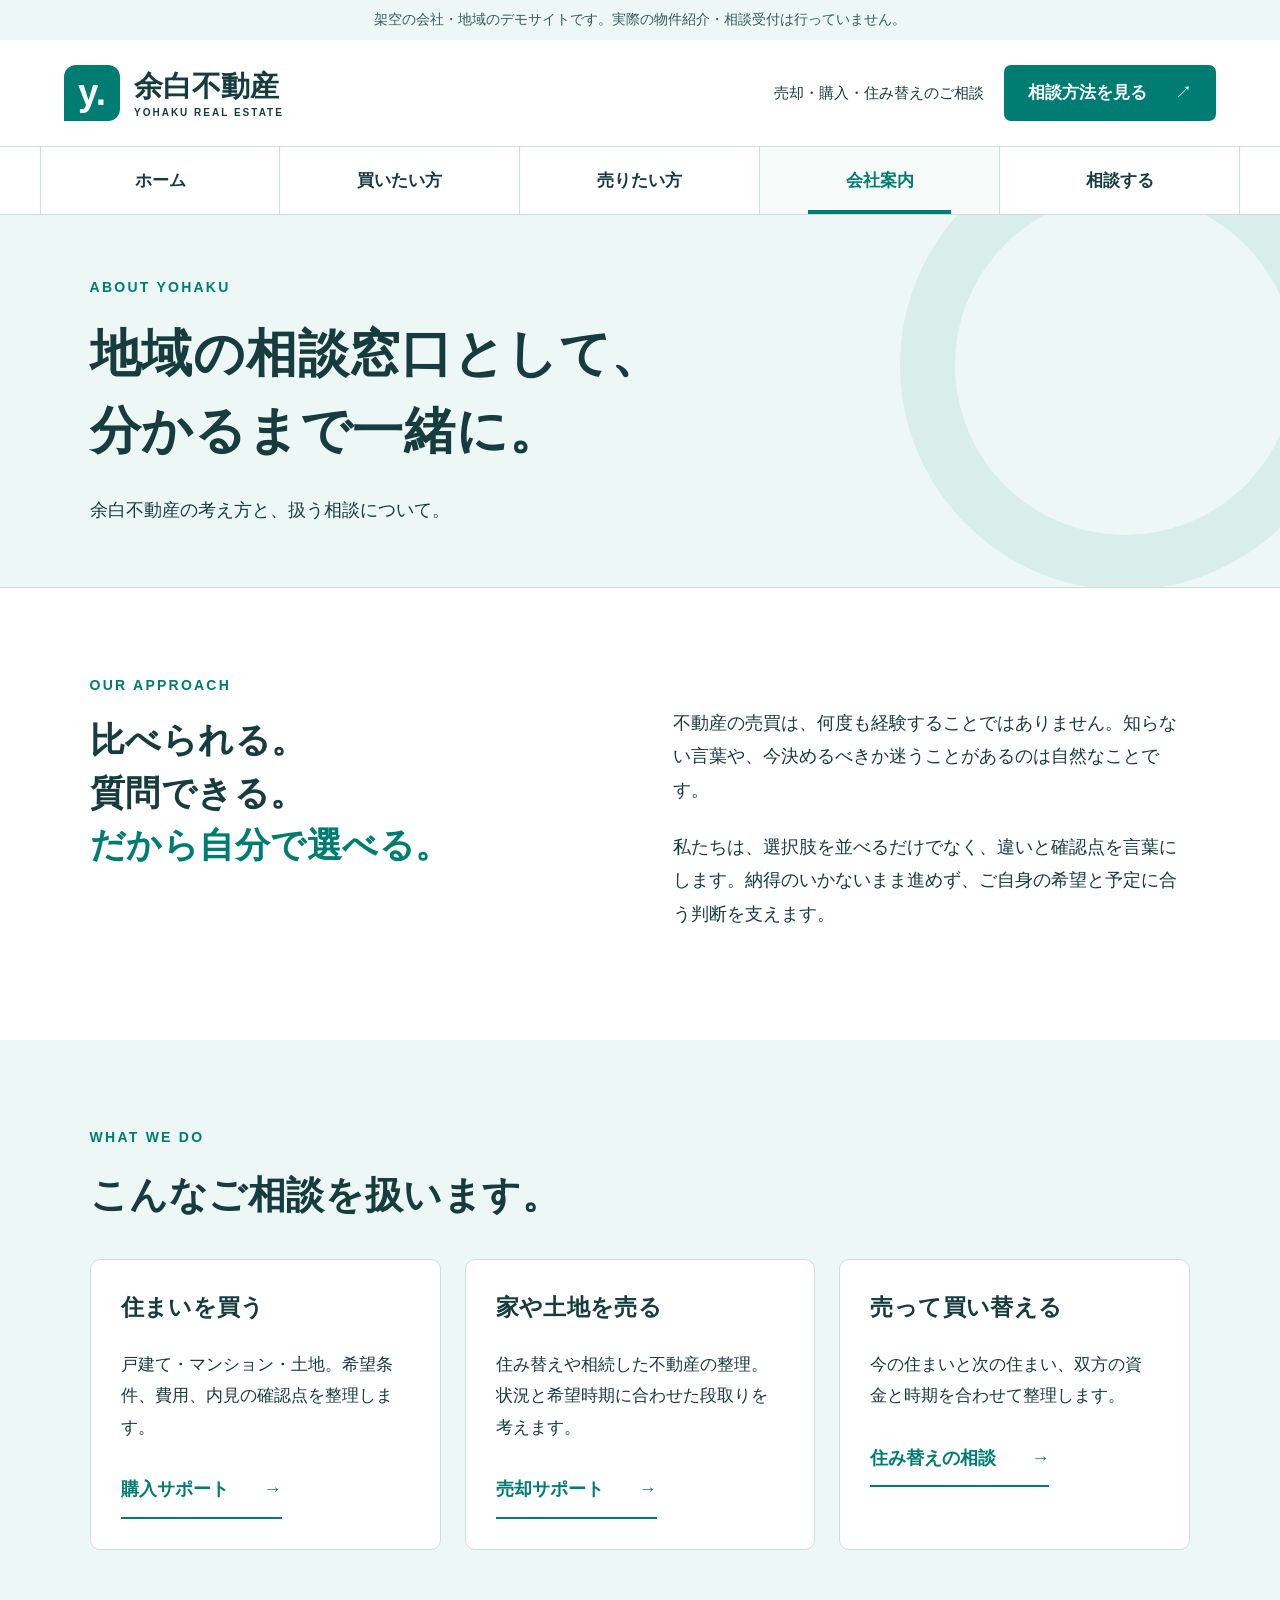
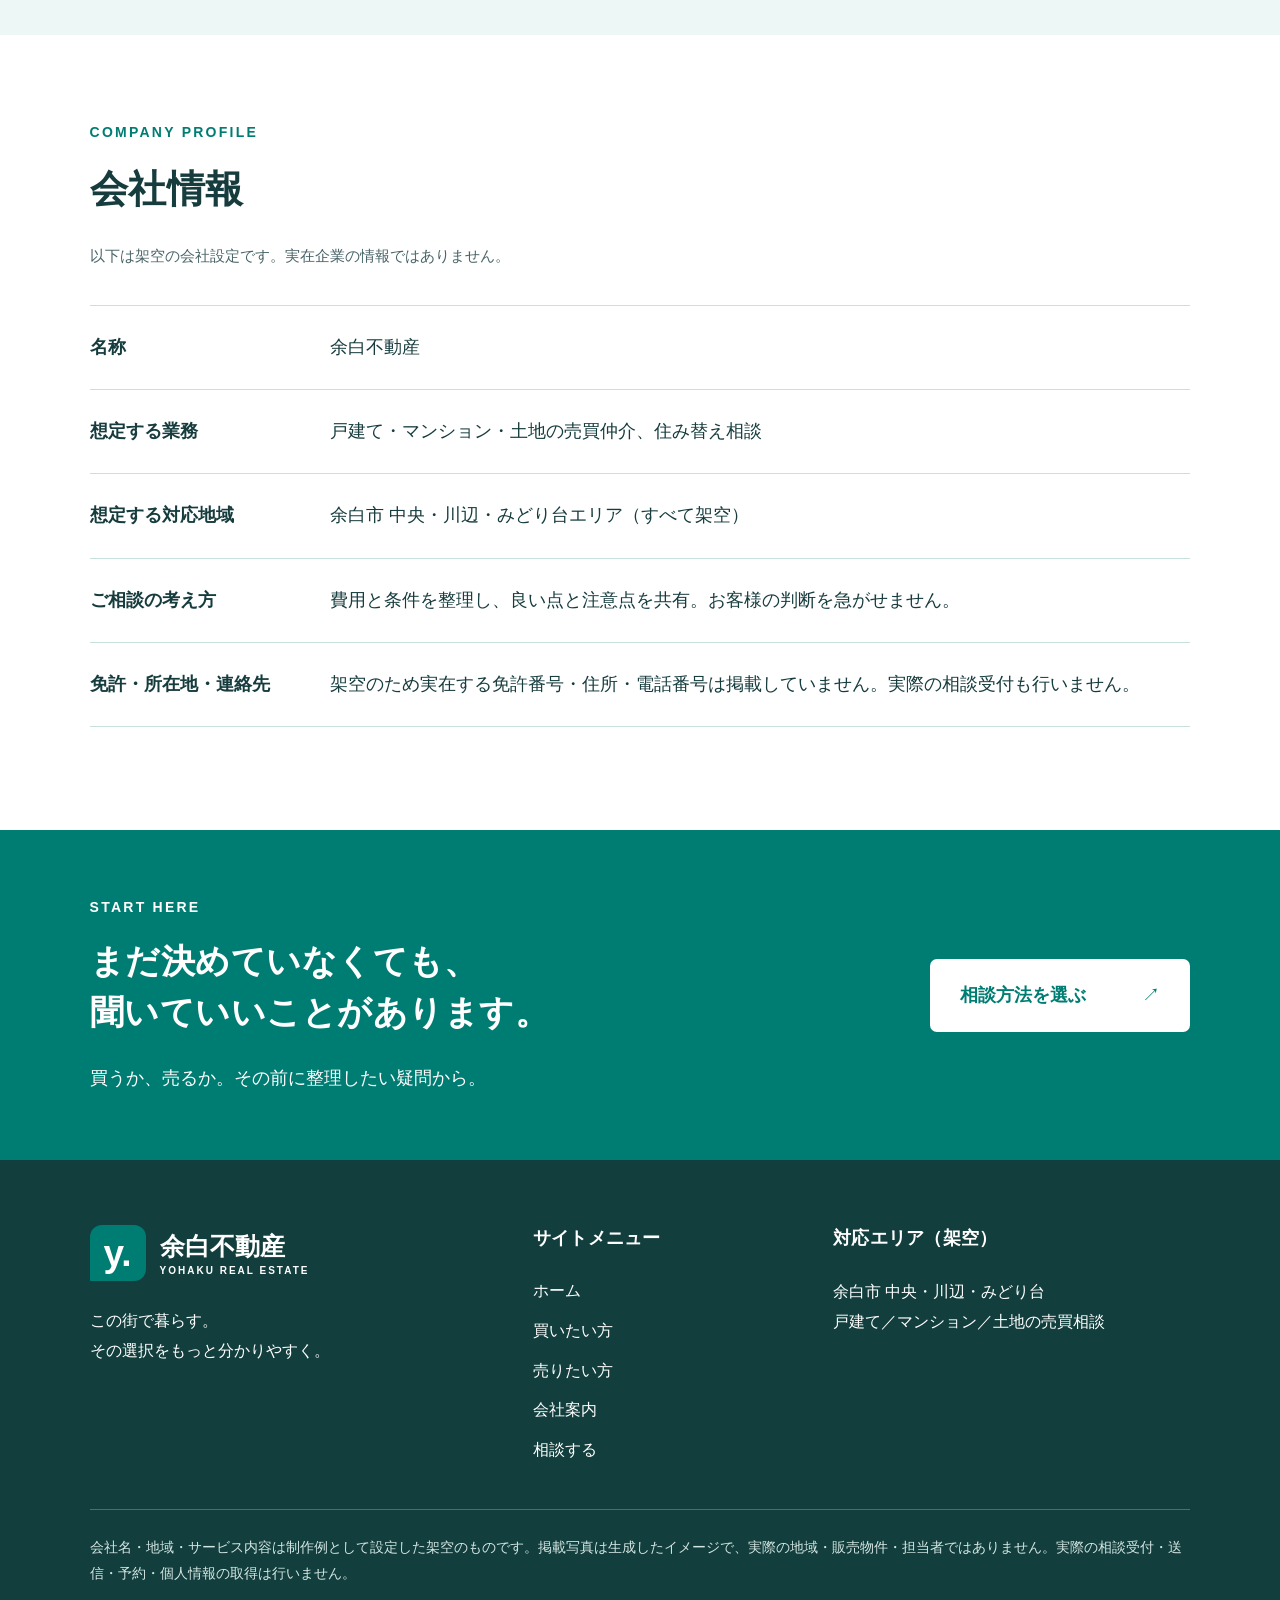
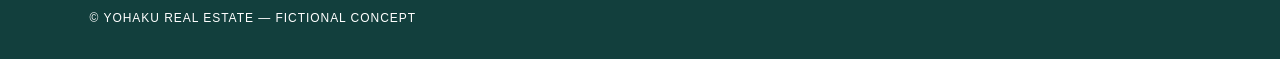
==== about.html @ 40e581dc "Redesign fictional real estate demo with original town imagery and clearer purchase-sale paths" ====
<!doctype html><html lang="ja"><head><meta charset="utf-8"><meta name="viewport" content="width=device-width,initial-scale=1"><meta name="description" content="架空の街・余白市の売買相談を想定した不動産会社のデモサイトです。"><title>会社案内｜余白不動産</title><link rel="stylesheet" href="style.css"></head><body><div class="demo">架空の会社・地域のデモサイトです。実際の物件紹介・相談受付は行っていません。</div><header><a class="brand" href="index.html"><span class="brand-mark" aria-hidden="true">y.</span><span>余白不動産<small>YOHAKU REAL ESTATE</small></span></a><div class="header-contact"><span>売却・購入・住み替えのご相談</span><a class="button compact" href="consult.html">相談方法を見る <b>↗</b></a></div><button class="menu" aria-expanded="false" aria-controls="nav">メニュー <b>＋</b></button></header><nav id="nav" aria-label="メインナビゲーション"><a href="index.html">ホーム</a><a href="buy.html">買いたい方</a><a href="sell.html">売りたい方</a><a href="about.html" aria-current="page">会社案内</a><a href="consult.html">相談する</a></nav><main><section class="pagehead"><p class="eyebrow">ABOUT YOHAKU</p><h1><span>地域の相談窓口として、</span><span>分かるまで一緒に。</span></h1><p>余白不動産の考え方と、扱う相談について。</p></section><section class="section intro"><div><p class="eyebrow">OUR APPROACH</p><h2>比べられる。<br>質問できる。<br><span class="accent">だから自分で選べる。</span></h2></div><div><p>不動産の売買は、何度も経験することではありません。知らない言葉や、今決めるべきか迷うことがあるのは自然なことです。</p><p>私たちは、選択肢を並べるだけでなく、違いと確認点を言葉にします。納得のいかないまま進めず、ご自身の希望と予定に合う判断を支えます。</p></div></section><section class="section soft"><p class="eyebrow">WHAT WE DO</p><h2>こんなご相談を扱います。</h2><div class="cards"><article><h3>住まいを買う</h3><p>戸建て・マンション・土地。希望条件、費用、内見の確認点を整理します。</p><a class="text-link" href="buy.html">購入サポート <b>→</b></a></article><article><h3>家や土地を売る</h3><p>住み替えや相続した不動産の整理。状況と希望時期に合わせた段取りを考えます。</p><a class="text-link" href="sell.html">売却サポート <b>→</b></a></article><article><h3>売って買い替える</h3><p>今の住まいと次の住まい、双方の資金と時期を合わせて整理します。</p><a class="text-link" href="consult.html">住み替えの相談 <b>→</b></a></article></div></section><section class="section company"><p class="eyebrow">COMPANY PROFILE</p><h2>会社情報</h2><p class="note-label">以下は架空の会社設定です。実在企業の情報ではありません。</p><dl><div><dt>名称</dt><dd>余白不動産</dd></div><div><dt>想定する業務</dt><dd>戸建て・マンション・土地の売買仲介、住み替え相談</dd></div><div><dt>想定する対応地域</dt><dd>余白市 中央・川辺・みどり台エリア（すべて架空）</dd></div><div><dt>ご相談の考え方</dt><dd>費用と条件を整理し、良い点と注意点を共有。お客様の判断を急がせません。</dd></div><div><dt>免許・所在地・連絡先</dt><dd>架空のため実在する免許番号・住所・電話番号は掲載していません。実際の相談受付も行いません。</dd></div></dl></section><section class="cta"><div><p class="eyebrow">START HERE</p><h2><span>まだ決めていなくても、</span><span>聞いていいことがあります。</span></h2><p>買うか、売るか。その前に整理したい疑問から。</p></div><a class="button white" href="consult.html">相談方法を選ぶ <b>↗</b></a></section></main><footer><div class="footer-grid"><div><a class="brand" href="index.html"><span class="brand-mark" aria-hidden="true">y.</span><span>余白不動産<small>YOHAKU REAL ESTATE</small></span></a><p>この街で暮らす。<br>その選択をもっと分かりやすく。</p></div><div><h2>サイトメニュー</h2><a href="index.html">ホーム</a><a href="buy.html">買いたい方</a><a href="sell.html">売りたい方</a><a href="about.html" aria-current="page">会社案内</a><a href="consult.html">相談する</a></div><div><h2>対応エリア（架空）</h2><p>余白市 中央・川辺・みどり台<br>戸建て／マンション／土地の売買相談</p></div></div><p class="fine">会社名・地域・サービス内容は制作例として設定した架空のものです。掲載写真は生成したイメージで、実際の地域・販売物件・担当者ではありません。実際の相談受付・送信・予約・個人情報の取得は行いません。</p><p class="copyright">© YOHAKU REAL ESTATE — FICTIONAL CONCEPT</p></footer><a class="mobile-cta" href="consult.html">相談方法を見る <span>↗</span></a><script src="app.js"></script></body></html>
---- style.css ----
:root{--ink:#173c3e;--teal:#007d73;--teal-dark:#00645d;--soft:#edf8f6;--line:#c9e1dd;--muted:#496467}*{box-sizing:border-box}html{scroll-behavior:smooth}body{margin:0;background:#fff;color:var(--ink);font-family:'Noto Sans JP','Yu Gothic','Hiragino Kaku Gothic ProN',sans-serif;font-size:18px;line-height:1.85}a{color:inherit;text-decoration:none}button{font:inherit;cursor:pointer}img{max-width:100%;display:block}p{margin:0 0 24px;line-break:strict;overflow-wrap:break-word}h1,h2,h3{font-weight:800;line-height:1.5;margin:0 0 24px;letter-spacing:.015em;text-wrap:balance;line-break:strict}h1 span,h2 span{display:block}h1 .inline{display:inline}h1{font-size:clamp(34px,4vw,58px)}h2{font-size:clamp(28px,3vw,42px)}h3{font-size:23px}small{font-size:15px}.accent{color:var(--teal)}.demo{font-size:14px;padding:7px 5%;text-align:center;background:var(--soft);color:#35595a}header{display:flex;align-items:center;justify-content:space-between;gap:24px;padding:25px 5%;border-bottom:1px solid var(--line)}.brand{display:inline-flex;align-items:center;gap:14px;font-size:29px;font-weight:800;line-height:1.4;white-space:nowrap}.brand small{display:block;font-size:10px;letter-spacing:.2em}.brand-mark{display:grid;place-items:center;background:var(--teal);color:#fff;border-radius:12px 12px 12px 0;font-size:37px;width:56px;height:56px;font-weight:900}.header-contact{display:flex;align-items:center;gap:20px}.header-contact>span{font-size:15px}.button{display:inline-flex;justify-content:space-between;align-items:center;gap:28px;padding:18px 28px;border:2px solid var(--teal);border-radius:7px;color:white;background:var(--teal);font-size:18px;font-weight:700;transition:background .2s,box-shadow .2s}.button b,.text-link b{font-weight:500;transition:transform .2s}.button:hover{background:var(--teal-dark);box-shadow:0 6px 18px #006b6720}.button:hover b,.text-link:hover b{transform:translateX(5px)}.button.compact{padding:10px 22px;font-size:17px}.button.white{color:var(--teal);background:white;border-color:white;min-width:260px}.menu{display:none}nav{display:flex;justify-content:center;border-bottom:1px solid var(--line);background:white}nav a{flex:1;max-width:240px;text-align:center;padding:18px 10px;border-right:1px solid var(--line);font-size:17px;font-weight:700;position:relative}nav a:first-child{border-left:1px solid var(--line)}nav a:after{position:absolute;content:'';left:20%;right:20%;bottom:0;height:4px;transform:scaleX(0);background:var(--teal);transition:transform .25s}nav a:hover,nav a[aria-current]{color:var(--teal);background:#f6fbfa}nav a:hover:after,nav a[aria-current]:after{transform:scaleX(1)}.hero{position:relative;min-height:680px;padding:70px 7% 0;isolation:isolate}.hero-image{position:absolute;z-index:-1;inset:0 0 100px 24%;overflow:hidden;border-radius:0 0 0 70px}.hero-image img{width:100%;height:100%;object-fit:cover;object-position:center 62%;animation:landscape 1.5s ease-out both}.hero-image:after{content:'';position:absolute;inset:0;background:linear-gradient(90deg,#ffffff 0%,#fffffff0 16%,#ffffffa8 36%,#ffffff08 69%)}.image-caption{position:absolute;bottom:15px;right:22px;background:#ffffffdf;padding:4px 9px;font-size:13px;z-index:1}.hero-copy{max-width:850px}.region{font-weight:800;color:var(--teal);line-height:1.7;margin-bottom:22px}.region small{color:var(--muted);font-weight:600}.hero h1{font-size:clamp(34px,4vw,55px);letter-spacing:.01em;margin-bottom:26px}.hero-copy>p:last-child{font-weight:600}.hero-paths{display:grid;grid-template-columns:1fr 1fr;gap:22px;max-width:1100px;margin:38px auto 0}.hero-paths a{display:flex;align-items:center;gap:22px;padding:26px 30px;border:2px solid var(--teal);background:#fff;border-radius:12px;box-shadow:0 15px 30px #17443d12;transition:background .25s}.hero-paths a:hover{background:var(--soft)}.hero-paths a b{margin-left:auto;color:var(--teal);font-size:28px;transition:transform .25s}.hero-paths a:hover b{transform:translateX(7px)}.hero-paths small{display:block;font-size:15px;color:var(--muted)}.hero-paths strong{font-size:30px;display:block}.path-icon{display:grid;place-items:center;color:var(--teal);font-size:40px;background:var(--soft);border-radius:50%;width:65px;height:65px;flex-shrink:0}.section{padding:85px max(7%,calc((100% - 1200px)/2));}.eyebrow{font-size:14px;font-weight:800;letter-spacing:.16em;color:var(--teal);margin-bottom:15px}.intro{display:grid;grid-template-columns:1fr 1fr;gap:65px}.intro>div:last-child{padding-top:34px}.intro h2{font-size:35px}.text-link{display:inline-flex;align-items:center;gap:35px;color:var(--teal);font-size:18px;font-weight:700;background:transparent;border:0;border-bottom:2px solid var(--teal);padding:10px 0}.soft{background:var(--soft)}.lead{color:var(--muted)}.cards{display:grid;grid-template-columns:repeat(3,1fr);gap:24px;margin-top:36px}.cards article{padding:30px;border:1px solid var(--line);background:white;border-radius:10px}.cards p{font-size:17px;margin-bottom:0}.cards .text-link{margin-top:20px}.num{font-size:36px;font-weight:900;color:var(--teal);display:block;border-bottom:3px solid var(--line);padding-bottom:16px;margin-bottom:22px}.area-heading{display:flex;justify-content:space-between;align-items:center;gap:40px}.area-heading>p{font-size:23px;font-weight:700}.area-heading small{font-weight:400;display:block}.area-tabs,.choices{display:flex;gap:14px;margin:30px 0;flex-wrap:wrap}.area-tabs button,.choices button{background:white;color:var(--teal);border:2px solid var(--line);border-radius:6px;padding:14px 22px;font-size:18px;font-weight:700;transition:background .2s,color .2s}.area-tabs button[aria-pressed=true],.choices button[aria-pressed=true]{color:white;background:var(--teal);border-color:var(--teal)}.area-detail{display:grid;grid-template-columns:230px 1fr;align-items:center;gap:45px;padding:30px 40px;background:var(--soft);border-radius:12px}.area-detail p{margin:0}.area-art{height:180px;position:relative;display:grid;place-items:center;overflow:hidden}.area-art i{position:absolute;border:1px solid #65aaa0;border-radius:50%;width:110px;height:110px;transition:transform .6s}.area-art i:nth-child(1){transform:translate(-40px,15px)}.area-art i:nth-child(2){transform:translate(40px,15px)}.area-art i:nth-child(3){transform:translate(0,-35px)}.area-art span{background:var(--teal);color:white;padding:6px 12px;border-radius:5px;font-size:14px;letter-spacing:.1em;z-index:1}.area-detail[data-active=river] i:first-child{transform:translate(-25px,25px) scale(1.25)}.area-detail[data-active=green] i:nth-child(3){transform:translate(0,-20px) scale(1.25)}.services{display:flex;justify-content:center;gap:20px;margin-top:35px;flex-wrap:wrap}.services span{border:1px solid var(--line);border-radius:30px;padding:9px 25px;font-weight:700}.cta{padding:65px 7%;background:var(--teal);color:white;display:flex;align-items:center;justify-content:space-between;gap:40px}.cta h2{font-size:34px}.cta p{margin-bottom:0}.cta .eyebrow{color:#fff;margin-bottom:15px}.pagehead{background:var(--soft);padding:60px 7%;position:relative;overflow:hidden;border-bottom:1px solid var(--line)}.pagehead:after{content:'';position:absolute;right:-70px;top:-75px;border:55px solid #d9eeea;border-radius:50%;width:340px;height:340px;z-index:0;pointer-events:none}.pagehead>*{position:relative;z-index:1}.pagehead p:last-child{max-width:800px;margin:0}.split{display:grid;grid-template-columns:1fr 1fr;gap:55px;align-items:center}.split h2{font-size:34px}.split figure{margin:0}.split img{width:100%;aspect-ratio:4/3;object-fit:cover;border-radius:14px}.split figcaption{font-size:14px;color:var(--muted);margin-top:10px}.answer{background:#fff;border:1px solid var(--line);border-left:5px solid var(--teal);border-radius:0 10px 10px 0;padding:30px;max-width:1000px;margin-bottom:25px}.answer span{display:block;font-size:15px;font-weight:700;color:var(--teal);margin-bottom:12px}.answer p{margin:0}.answer.switch{animation:switch .35s ease}.steps{list-style:none;padding:0;display:grid;gap:0;margin-top:36px}.steps li{display:grid;grid-template-columns:90px 1fr;gap:30px;padding:30px 0;border-top:1px solid var(--line);position:relative}.steps li:last-child{border-bottom:1px solid var(--line)}.steps li>span{font-size:38px;color:var(--teal);font-weight:900}.steps h3{margin-bottom:12px}.steps p{margin:0}.note{background:var(--soft);padding:30px;margin-top:40px;border-radius:8px}.note p{margin:0}.faq details{border-top:1px solid var(--line);padding:23px 0}.faq details:last-child{border-bottom:1px solid var(--line)}summary{cursor:pointer;list-style:none;position:relative;padding-right:40px;font-weight:700}summary:after{content:'＋';position:absolute;right:5px;top:0;color:var(--teal)}details[open] summary:after{content:'−'}details p{margin:20px 0 0;color:var(--muted);max-width:900px}.company dl{margin-top:35px}.company dl>div{display:grid;grid-template-columns:210px 1fr;gap:30px;border-top:1px solid var(--line);padding:25px 0}.company dl>div:last-child{border-bottom:1px solid var(--line)}dt{font-weight:700}dd{margin:0}.note-label,.notice{font-size:15px;color:var(--muted)}.method-icon{font-size:36px;display:block;color:var(--teal);margin-bottom:12px}.method-answer{margin-top:30px}.method-answer .notice{margin-top:18px}.contact-methods+.notice{margin-top:25px}#checklist{padding:25px 30px;background:var(--soft);border-radius:8px;margin-top:25px}#checklist h3{margin-bottom:15px}#checklist ul{margin:0}footer{padding:65px 7% 30px;background:#123f3d;color:white}.footer-grid{display:grid;grid-template-columns:1.1fr .7fr 1fr;gap:50px}.footer-grid .brand{font-size:25px}.footer-grid p{font-size:16px;margin-top:25px}.footer-grid h2{font-size:18px}.footer-grid>div:nth-child(2)>a{display:block;font-size:16px;margin-bottom:10px}.fine{font-size:14px;color:#d4e6e3;border-top:1px solid #43736d;padding-top:25px;margin:35px 0 20px}.copyright{font-size:12px;letter-spacing:.08em;margin:0}.mobile-cta{display:none}a:focus-visible,button:focus-visible,summary:focus-visible{outline:3px solid #ca7400;outline-offset:5px}button[hidden],[hidden]{display:none!important}@keyframes landscape{from{opacity:.2;transform:scale(1.025)}to{opacity:1;transform:scale(1)}}@keyframes switch{from{opacity:.4}to{opacity:1}}@media(max-width:1000px){.header-contact>span{display:none}.hero{padding-top:55px;min-height:650px}.hero h1{font-size:40px}.hero-paths a{padding:22px;gap:14px}.hero-paths strong{font-size:25px}.intro,.split{gap:35px}.cards{gap:16px}.cards article{padding:25px}.cards h3{font-size:21px}.cta h2{font-size:28px}.footer-grid{gap:25px}.brand{font-size:25px}}
@media(max-width:760px){body{font-size:18px}.demo{font-size:13px;text-align:left;padding:8px 5%}header{padding:18px 5%;position:relative;gap:10px}.brand{font-size:23px;gap:9px}.brand-mark{width:43px;height:43px;font-size:29px}.brand small{font-size:9px}.header-contact{display:none}.menu{display:flex;gap:12px;align-items:center;border:1px solid var(--line);border-radius:5px;padding:10px;font-size:15px;color:var(--teal);background:white}.menu b{font-size:20px;font-weight:400}nav{display:none;padding:10px 5%;border-bottom:1px solid var(--line)}nav.open{display:grid;grid-template-columns:1fr 1fr}nav a{max-width:none;border:0!important;font-size:17px;text-align:left;padding:15px 12px}.hero{padding:32px 6% 0;min-height:0}.hero-image{position:relative;inset:auto;margin:0 -6.82%;height:245px;border-radius:0;z-index:0}.hero-image:after{display:none}.hero-image img{object-position:center 60%}.hero-copy{position:relative;padding-top:30px}.region{font-size:17px;margin-bottom:16px}.region small{font-size:14px}.hero h1{font-size:clamp(26px,6.5vw,38px);line-height:1.55}.hero-copy>p:last-child{font-size:18px}.hero-paths{grid-template-columns:1fr;gap:14px;margin-top:24px}.hero-paths a{padding:20px;gap:18px;border-radius:8px}.hero-paths strong{font-size:25px}.hero-paths small{font-size:14px}.path-icon{width:50px;height:50px;font-size:30px}.section{padding:55px 6%}.intro,.split{grid-template-columns:1fr;gap:25px}.intro>div:last-child{padding-top:0}.intro h2,.split h2{font-size:28px}.eyebrow{font-size:13px}h2{font-size:28px}h3{font-size:23px}.cards{grid-template-columns:1fr;gap:18px;margin-top:28px}.cards article{padding:28px}.cards h3{font-size:23px}.cards p{font-size:18px}.num{font-size:30px;float:left;border:0;padding:0;margin:0 22px 10px 0}.cards article>p{clear:both}.area-heading{display:block}.area-heading>p{font-size:21px;margin-top:28px}.area-heading small{font-size:14px}.area-tabs{display:grid;grid-template-columns:1fr;gap:10px}.area-tabs button{text-align:left;padding:14px 20px}.area-detail{grid-template-columns:1fr;padding:25px;gap:20px}.area-art{height:130px}.area-art i{width:85px;height:85px}.area-detail h3{font-size:23px}.services{gap:10px;justify-content:flex-start}.services span{font-size:16px;padding:7px 18px}.cta{display:block;padding:50px 6%}.cta h2{font-size:clamp(25px,6vw,32px)}.cta .button{margin-top:25px;width:100%;min-width:0}.button{font-size:17px;padding:16px 22px;max-width:100%}.pagehead{padding:45px 6%}.pagehead h1{font-size:clamp(27px,6.8vw,37px)}.pagehead:after{width:230px;height:230px;right:-155px;top:-40px;border-width:35px}.pagehead p{font-size:18px}.split figcaption{font-size:14px}.choices{display:grid;grid-template-columns:1fr;gap:10px}.choices button{text-align:left}.answer{padding:25px 22px}.answer h3{font-size:24px}.steps li{grid-template-columns:45px 1fr;gap:18px}.steps li>span{font-size:28px}.steps h3{font-size:22px}.steps p{font-size:18px}.note{padding:25px}.note h3{font-size:23px}.faq details{padding:22px 0}.company dl>div{grid-template-columns:1fr;gap:10px;padding:23px 0}.company dt{color:var(--teal)}.note-label,.notice{font-size:16px}.footer-grid{grid-template-columns:1fr;gap:30px}.footer-grid p{font-size:17px}.footer-grid h2{margin-bottom:15px}.fine{font-size:15px}footer{padding:50px 6% 95px}.mobile-cta{display:flex;position:fixed;bottom:0;left:0;right:0;justify-content:center;gap:25px;background:var(--teal);color:white;font-size:18px;font-weight:700;padding:15px 20px;z-index:10;border-top:1px solid #ffffff55;box-shadow:0 -4px 16px #173c3e15}.pc{display:none}}
@media(prefers-reduced-motion:reduce){html{scroll-behavior:auto}*,*:before,*:after{animation:none!important;transition:none!important}}
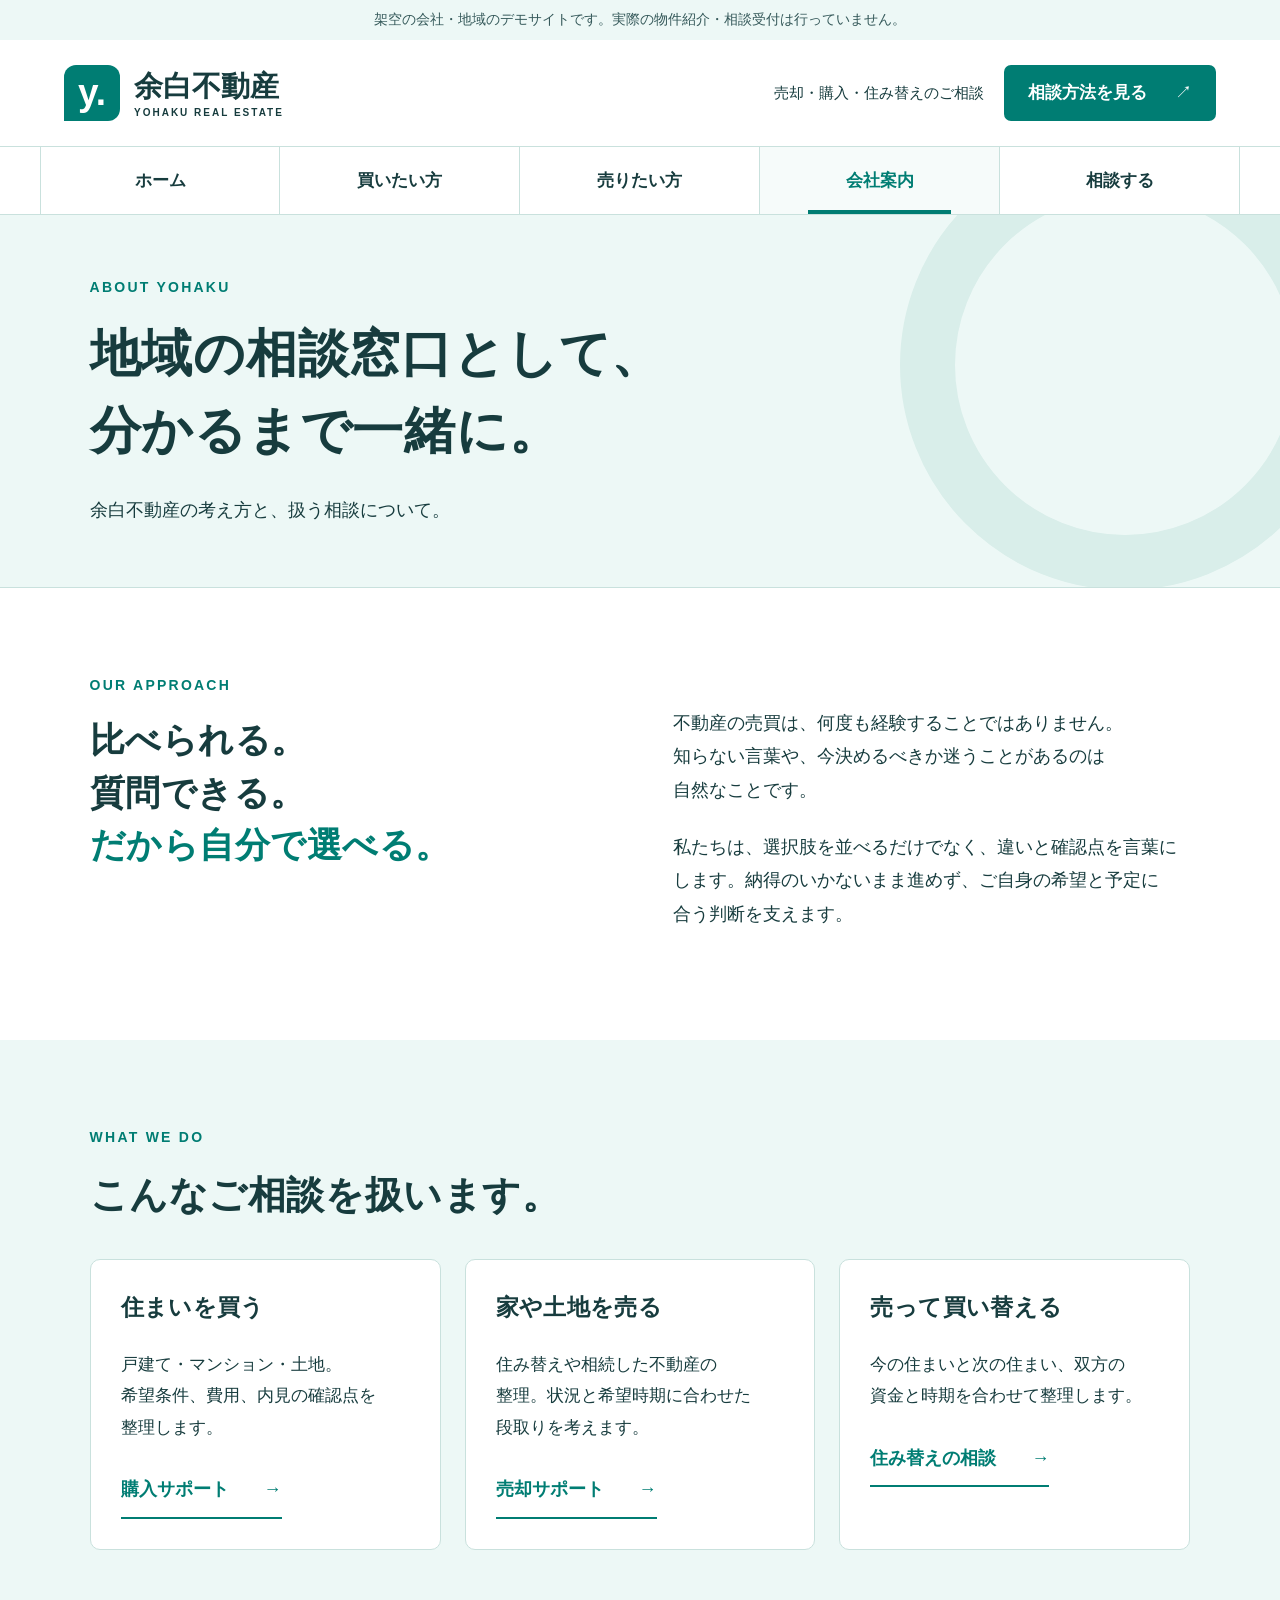
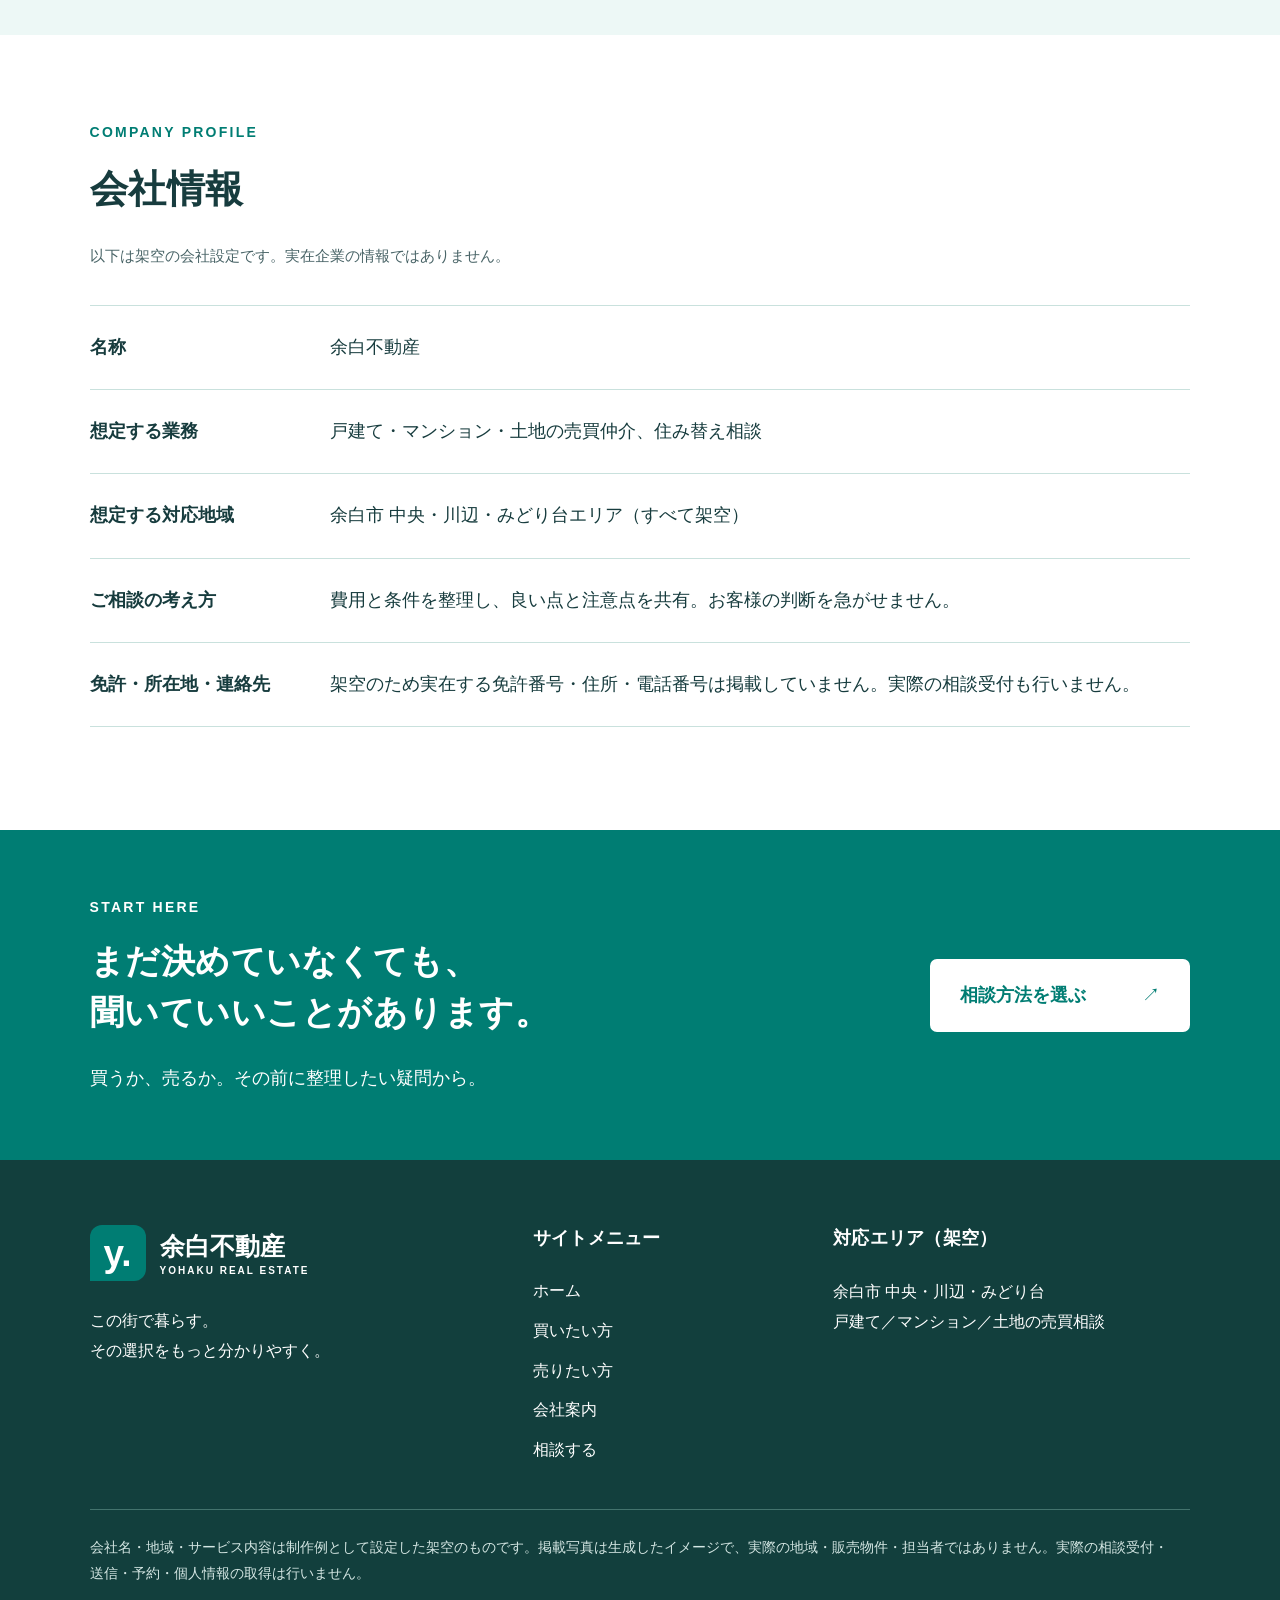
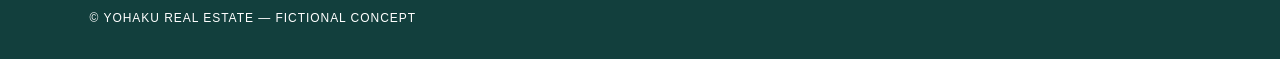
==== commit eb4dea67: "Improve Japanese paragraph wrapping to avoid isolated ending characters" ====
--- a/about.html
+++ b/about.html
@@ -1 +1 @@
-<!doctype html><html lang="ja"><head><meta charset="utf-8"><meta name="viewport" content="width=device-width,initial-scale=1"><meta name="description" content="架空の街・余白市の売買相談を想定した不動産会社のデモサイトです。"><title>会社案内｜余白不動産</title><link rel="stylesheet" href="style.css"></head><body><div class="demo">架空の会社・地域のデモサイトです。実際の物件紹介・相談受付は行っていません。</div><header><a class="brand" href="index.html"><span class="brand-mark" aria-hidden="true">y.</span><span>余白不動産<small>YOHAKU REAL ESTATE</small></span></a><div class="header-contact"><span>売却・購入・住み替えのご相談</span><a class="button compact" href="consult.html">相談方法を見る <b>↗</b></a></div><button class="menu" aria-expanded="false" aria-controls="nav">メニュー <b>＋</b></button></header><nav id="nav" aria-label="メインナビゲーション"><a href="index.html">ホーム</a><a href="buy.html">買いたい方</a><a href="sell.html">売りたい方</a><a href="about.html" aria-current="page">会社案内</a><a href="consult.html">相談する</a></nav><main><section class="pagehead"><p class="eyebrow">ABOUT YOHAKU</p><h1><span>地域の相談窓口として、</span><span>分かるまで一緒に。</span></h1><p>余白不動産の考え方と、扱う相談について。</p></section><section class="section intro"><div><p class="eyebrow">OUR APPROACH</p><h2>比べられる。<br>質問できる。<br><span class="accent">だから自分で選べる。</span></h2></div><div><p>不動産の売買は、何度も経験することではありません。知らない言葉や、今決めるべきか迷うことがあるのは自然なことです。</p><p>私たちは、選択肢を並べるだけでなく、違いと確認点を言葉にします。納得のいかないまま進めず、ご自身の希望と予定に合う判断を支えます。</p></div></section><section class="section soft"><p class="eyebrow">WHAT WE DO</p><h2>こんなご相談を扱います。</h2><div class="cards"><article><h3>住まいを買う</h3><p>戸建て・マンション・土地。希望条件、費用、内見の確認点を整理します。</p><a class="text-link" href="buy.html">購入サポート <b>→</b></a></article><article><h3>家や土地を売る</h3><p>住み替えや相続した不動産の整理。状況と希望時期に合わせた段取りを考えます。</p><a class="text-link" href="sell.html">売却サポート <b>→</b></a></article><article><h3>売って買い替える</h3><p>今の住まいと次の住まい、双方の資金と時期を合わせて整理します。</p><a class="text-link" href="consult.html">住み替えの相談 <b>→</b></a></article></div></section><section class="section company"><p class="eyebrow">COMPANY PROFILE</p><h2>会社情報</h2><p class="note-label">以下は架空の会社設定です。実在企業の情報ではありません。</p><dl><div><dt>名称</dt><dd>余白不動産</dd></div><div><dt>想定する業務</dt><dd>戸建て・マンション・土地の売買仲介、住み替え相談</dd></div><div><dt>想定する対応地域</dt><dd>余白市 中央・川辺・みどり台エリア（すべて架空）</dd></div><div><dt>ご相談の考え方</dt><dd>費用と条件を整理し、良い点と注意点を共有。お客様の判断を急がせません。</dd></div><div><dt>免許・所在地・連絡先</dt><dd>架空のため実在する免許番号・住所・電話番号は掲載していません。実際の相談受付も行いません。</dd></div></dl></section><section class="cta"><div><p class="eyebrow">START HERE</p><h2><span>まだ決めていなくても、</span><span>聞いていいことがあります。</span></h2><p>買うか、売るか。その前に整理したい疑問から。</p></div><a class="button white" href="consult.html">相談方法を選ぶ <b>↗</b></a></section></main><footer><div class="footer-grid"><div><a class="brand" href="index.html"><span class="brand-mark" aria-hidden="true">y.</span><span>余白不動産<small>YOHAKU REAL ESTATE</small></span></a><p>この街で暮らす。<br>その選択をもっと分かりやすく。</p></div><div><h2>サイトメニュー</h2><a href="index.html">ホーム</a><a href="buy.html">買いたい方</a><a href="sell.html">売りたい方</a><a href="about.html" aria-current="page">会社案内</a><a href="consult.html">相談する</a></div><div><h2>対応エリア（架空）</h2><p>余白市 中央・川辺・みどり台<br>戸建て／マンション／土地の売買相談</p></div></div><p class="fine">会社名・地域・サービス内容は制作例として設定した架空のものです。掲載写真は生成したイメージで、実際の地域・販売物件・担当者ではありません。実際の相談受付・送信・予約・個人情報の取得は行いません。</p><p class="copyright">© YOHAKU REAL ESTATE — FICTIONAL CONCEPT</p></footer><a class="mobile-cta" href="consult.html">相談方法を見る <span>↗</span></a><script src="app.js"></script></body></html>+<!doctype html><html lang="ja"><head><meta charset="utf-8"><meta name="viewport" content="width=device-width,initial-scale=1"><meta name="description" content="架空の街・余白市の売買相談を想定した不動産会社のデモサイトです。"><title>会社案内｜余白不動産</title><link rel="stylesheet" href="style.css?v=3"></head><body><div class="demo">架空の会社・地域のデモサイトです。実際の物件紹介・相談受付は行っていません。</div><header><a class="brand" href="index.html"><span class="brand-mark" aria-hidden="true">y.</span><span>余白不動産<small>YOHAKU REAL ESTATE</small></span></a><div class="header-contact"><span>売却・購入・住み替えのご相談</span><a class="button compact" href="consult.html">相談方法を見る <b>↗</b></a></div><button class="menu" aria-expanded="false" aria-controls="nav">メニュー <b>＋</b></button></header><nav id="nav" aria-label="メインナビゲーション"><a href="index.html">ホーム</a><a href="buy.html">買いたい方</a><a href="sell.html">売りたい方</a><a href="about.html" aria-current="page">会社案内</a><a href="consult.html">相談する</a></nav><main><section class="pagehead"><p class="eyebrow">ABOUT YOHAKU</p><h1><span>地域の相談窓口として、</span><span>分かるまで一緒に。</span></h1><p>余白不動産の考え方と、扱う相談について。</p></section><section class="section intro"><div><p class="eyebrow">OUR APPROACH</p><h2>比べられる。<br>質問できる。<br><span class="accent">だから自分で選べる。</span></h2></div><div><p>不動産の売買は、何度も経験することではありません。知らない言葉や、今決めるべきか迷うことがあるのは自然なことです。</p><p>私たちは、選択肢を並べるだけでなく、違いと確認点を言葉にします。納得のいかないまま進めず、ご自身の希望と予定に合う判断を支えます。</p></div></section><section class="section soft"><p class="eyebrow">WHAT WE DO</p><h2>こんなご相談を扱います。</h2><div class="cards"><article><h3>住まいを買う</h3><p>戸建て・マンション・土地。希望条件、費用、内見の確認点を整理します。</p><a class="text-link" href="buy.html">購入サポート <b>→</b></a></article><article><h3>家や土地を売る</h3><p>住み替えや相続した不動産の整理。状況と希望時期に合わせた段取りを考えます。</p><a class="text-link" href="sell.html">売却サポート <b>→</b></a></article><article><h3>売って買い替える</h3><p>今の住まいと次の住まい、双方の資金と時期を合わせて整理します。</p><a class="text-link" href="consult.html">住み替えの相談 <b>→</b></a></article></div></section><section class="section company"><p class="eyebrow">COMPANY PROFILE</p><h2>会社情報</h2><p class="note-label">以下は架空の会社設定です。実在企業の情報ではありません。</p><dl><div><dt>名称</dt><dd>余白不動産</dd></div><div><dt>想定する業務</dt><dd>戸建て・マンション・土地の売買仲介、住み替え相談</dd></div><div><dt>想定する対応地域</dt><dd>余白市 中央・川辺・みどり台エリア（すべて架空）</dd></div><div><dt>ご相談の考え方</dt><dd>費用と条件を整理し、良い点と注意点を共有。お客様の判断を急がせません。</dd></div><div><dt>免許・所在地・連絡先</dt><dd>架空のため実在する免許番号・住所・電話番号は掲載していません。実際の相談受付も行いません。</dd></div></dl></section><section class="cta"><div><p class="eyebrow">START HERE</p><h2><span>まだ決めていなくても、</span><span>聞いていいことがあります。</span></h2><p>買うか、売るか。その前に整理したい疑問から。</p></div><a class="button white" href="consult.html">相談方法を選ぶ <b>↗</b></a></section></main><footer><div class="footer-grid"><div><a class="brand" href="index.html"><span class="brand-mark" aria-hidden="true">y.</span><span>余白不動産<small>YOHAKU REAL ESTATE</small></span></a><p>この街で暮らす。<br>その選択をもっと分かりやすく。</p></div><div><h2>サイトメニュー</h2><a href="index.html">ホーム</a><a href="buy.html">買いたい方</a><a href="sell.html">売りたい方</a><a href="about.html" aria-current="page">会社案内</a><a href="consult.html">相談する</a></div><div><h2>対応エリア（架空）</h2><p>余白市 中央・川辺・みどり台<br>戸建て／マンション／土地の売買相談</p></div></div><p class="fine">会社名・地域・サービス内容は制作例として設定した架空のものです。掲載写真は生成したイメージで、実際の地域・販売物件・担当者ではありません。実際の相談受付・送信・予約・個人情報の取得は行いません。</p><p class="copyright">© YOHAKU REAL ESTATE — FICTIONAL CONCEPT</p></footer><a class="mobile-cta" href="consult.html">相談方法を見る <span>↗</span></a><script src="app.js?v=2"></script></body></html>
--- a/style.css
+++ b/style.css
@@ -1,3 +1,3 @@
-:root{--ink:#173c3e;--teal:#007d73;--teal-dark:#00645d;--soft:#edf8f6;--line:#c9e1dd;--muted:#496467}*{box-sizing:border-box}html{scroll-behavior:smooth}body{margin:0;background:#fff;color:var(--ink);font-family:'Noto Sans JP','Yu Gothic','Hiragino Kaku Gothic ProN',sans-serif;font-size:18px;line-height:1.85}a{color:inherit;text-decoration:none}button{font:inherit;cursor:pointer}img{max-width:100%;display:block}p{margin:0 0 24px;line-break:strict;overflow-wrap:break-word}h1,h2,h3{font-weight:800;line-height:1.5;margin:0 0 24px;letter-spacing:.015em;text-wrap:balance;line-break:strict}h1 span,h2 span{display:block}h1 .inline{display:inline}h1{font-size:clamp(34px,4vw,58px)}h2{font-size:clamp(28px,3vw,42px)}h3{font-size:23px}small{font-size:15px}.accent{color:var(--teal)}.demo{font-size:14px;padding:7px 5%;text-align:center;background:var(--soft);color:#35595a}header{display:flex;align-items:center;justify-content:space-between;gap:24px;padding:25px 5%;border-bottom:1px solid var(--line)}.brand{display:inline-flex;align-items:center;gap:14px;font-size:29px;font-weight:800;line-height:1.4;white-space:nowrap}.brand small{display:block;font-size:10px;letter-spacing:.2em}.brand-mark{display:grid;place-items:center;background:var(--teal);color:#fff;border-radius:12px 12px 12px 0;font-size:37px;width:56px;height:56px;font-weight:900}.header-contact{display:flex;align-items:center;gap:20px}.header-contact>span{font-size:15px}.button{display:inline-flex;justify-content:space-between;align-items:center;gap:28px;padding:18px 28px;border:2px solid var(--teal);border-radius:7px;color:white;background:var(--teal);font-size:18px;font-weight:700;transition:background .2s,box-shadow .2s}.button b,.text-link b{font-weight:500;transition:transform .2s}.button:hover{background:var(--teal-dark);box-shadow:0 6px 18px #006b6720}.button:hover b,.text-link:hover b{transform:translateX(5px)}.button.compact{padding:10px 22px;font-size:17px}.button.white{color:var(--teal);background:white;border-color:white;min-width:260px}.menu{display:none}nav{display:flex;justify-content:center;border-bottom:1px solid var(--line);background:white}nav a{flex:1;max-width:240px;text-align:center;padding:18px 10px;border-right:1px solid var(--line);font-size:17px;font-weight:700;position:relative}nav a:first-child{border-left:1px solid var(--line)}nav a:after{position:absolute;content:'';left:20%;right:20%;bottom:0;height:4px;transform:scaleX(0);background:var(--teal);transition:transform .25s}nav a:hover,nav a[aria-current]{color:var(--teal);background:#f6fbfa}nav a:hover:after,nav a[aria-current]:after{transform:scaleX(1)}.hero{position:relative;min-height:680px;padding:70px 7% 0;isolation:isolate}.hero-image{position:absolute;z-index:-1;inset:0 0 100px 24%;overflow:hidden;border-radius:0 0 0 70px}.hero-image img{width:100%;height:100%;object-fit:cover;object-position:center 62%;animation:landscape 1.5s ease-out both}.hero-image:after{content:'';position:absolute;inset:0;background:linear-gradient(90deg,#ffffff 0%,#fffffff0 16%,#ffffffa8 36%,#ffffff08 69%)}.image-caption{position:absolute;bottom:15px;right:22px;background:#ffffffdf;padding:4px 9px;font-size:13px;z-index:1}.hero-copy{max-width:850px}.region{font-weight:800;color:var(--teal);line-height:1.7;margin-bottom:22px}.region small{color:var(--muted);font-weight:600}.hero h1{font-size:clamp(34px,4vw,55px);letter-spacing:.01em;margin-bottom:26px}.hero-copy>p:last-child{font-weight:600}.hero-paths{display:grid;grid-template-columns:1fr 1fr;gap:22px;max-width:1100px;margin:38px auto 0}.hero-paths a{display:flex;align-items:center;gap:22px;padding:26px 30px;border:2px solid var(--teal);background:#fff;border-radius:12px;box-shadow:0 15px 30px #17443d12;transition:background .25s}.hero-paths a:hover{background:var(--soft)}.hero-paths a b{margin-left:auto;color:var(--teal);font-size:28px;transition:transform .25s}.hero-paths a:hover b{transform:translateX(7px)}.hero-paths small{display:block;font-size:15px;color:var(--muted)}.hero-paths strong{font-size:30px;display:block}.path-icon{display:grid;place-items:center;color:var(--teal);font-size:40px;background:var(--soft);border-radius:50%;width:65px;height:65px;flex-shrink:0}.section{padding:85px max(7%,calc((100% - 1200px)/2));}.eyebrow{font-size:14px;font-weight:800;letter-spacing:.16em;color:var(--teal);margin-bottom:15px}.intro{display:grid;grid-template-columns:1fr 1fr;gap:65px}.intro>div:last-child{padding-top:34px}.intro h2{font-size:35px}.text-link{display:inline-flex;align-items:center;gap:35px;color:var(--teal);font-size:18px;font-weight:700;background:transparent;border:0;border-bottom:2px solid var(--teal);padding:10px 0}.soft{background:var(--soft)}.lead{color:var(--muted)}.cards{display:grid;grid-template-columns:repeat(3,1fr);gap:24px;margin-top:36px}.cards article{padding:30px;border:1px solid var(--line);background:white;border-radius:10px}.cards p{font-size:17px;margin-bottom:0}.cards .text-link{margin-top:20px}.num{font-size:36px;font-weight:900;color:var(--teal);display:block;border-bottom:3px solid var(--line);padding-bottom:16px;margin-bottom:22px}.area-heading{display:flex;justify-content:space-between;align-items:center;gap:40px}.area-heading>p{font-size:23px;font-weight:700}.area-heading small{font-weight:400;display:block}.area-tabs,.choices{display:flex;gap:14px;margin:30px 0;flex-wrap:wrap}.area-tabs button,.choices button{background:white;color:var(--teal);border:2px solid var(--line);border-radius:6px;padding:14px 22px;font-size:18px;font-weight:700;transition:background .2s,color .2s}.area-tabs button[aria-pressed=true],.choices button[aria-pressed=true]{color:white;background:var(--teal);border-color:var(--teal)}.area-detail{display:grid;grid-template-columns:230px 1fr;align-items:center;gap:45px;padding:30px 40px;background:var(--soft);border-radius:12px}.area-detail p{margin:0}.area-art{height:180px;position:relative;display:grid;place-items:center;overflow:hidden}.area-art i{position:absolute;border:1px solid #65aaa0;border-radius:50%;width:110px;height:110px;transition:transform .6s}.area-art i:nth-child(1){transform:translate(-40px,15px)}.area-art i:nth-child(2){transform:translate(40px,15px)}.area-art i:nth-child(3){transform:translate(0,-35px)}.area-art span{background:var(--teal);color:white;padding:6px 12px;border-radius:5px;font-size:14px;letter-spacing:.1em;z-index:1}.area-detail[data-active=river] i:first-child{transform:translate(-25px,25px) scale(1.25)}.area-detail[data-active=green] i:nth-child(3){transform:translate(0,-20px) scale(1.25)}.services{display:flex;justify-content:center;gap:20px;margin-top:35px;flex-wrap:wrap}.services span{border:1px solid var(--line);border-radius:30px;padding:9px 25px;font-weight:700}.cta{padding:65px 7%;background:var(--teal);color:white;display:flex;align-items:center;justify-content:space-between;gap:40px}.cta h2{font-size:34px}.cta p{margin-bottom:0}.cta .eyebrow{color:#fff;margin-bottom:15px}.pagehead{background:var(--soft);padding:60px 7%;position:relative;overflow:hidden;border-bottom:1px solid var(--line)}.pagehead:after{content:'';position:absolute;right:-70px;top:-75px;border:55px solid #d9eeea;border-radius:50%;width:340px;height:340px;z-index:0;pointer-events:none}.pagehead>*{position:relative;z-index:1}.pagehead p:last-child{max-width:800px;margin:0}.split{display:grid;grid-template-columns:1fr 1fr;gap:55px;align-items:center}.split h2{font-size:34px}.split figure{margin:0}.split img{width:100%;aspect-ratio:4/3;object-fit:cover;border-radius:14px}.split figcaption{font-size:14px;color:var(--muted);margin-top:10px}.answer{background:#fff;border:1px solid var(--line);border-left:5px solid var(--teal);border-radius:0 10px 10px 0;padding:30px;max-width:1000px;margin-bottom:25px}.answer span{display:block;font-size:15px;font-weight:700;color:var(--teal);margin-bottom:12px}.answer p{margin:0}.answer.switch{animation:switch .35s ease}.steps{list-style:none;padding:0;display:grid;gap:0;margin-top:36px}.steps li{display:grid;grid-template-columns:90px 1fr;gap:30px;padding:30px 0;border-top:1px solid var(--line);position:relative}.steps li:last-child{border-bottom:1px solid var(--line)}.steps li>span{font-size:38px;color:var(--teal);font-weight:900}.steps h3{margin-bottom:12px}.steps p{margin:0}.note{background:var(--soft);padding:30px;margin-top:40px;border-radius:8px}.note p{margin:0}.faq details{border-top:1px solid var(--line);padding:23px 0}.faq details:last-child{border-bottom:1px solid var(--line)}summary{cursor:pointer;list-style:none;position:relative;padding-right:40px;font-weight:700}summary:after{content:'＋';position:absolute;right:5px;top:0;color:var(--teal)}details[open] summary:after{content:'−'}details p{margin:20px 0 0;color:var(--muted);max-width:900px}.company dl{margin-top:35px}.company dl>div{display:grid;grid-template-columns:210px 1fr;gap:30px;border-top:1px solid var(--line);padding:25px 0}.company dl>div:last-child{border-bottom:1px solid var(--line)}dt{font-weight:700}dd{margin:0}.note-label,.notice{font-size:15px;color:var(--muted)}.method-icon{font-size:36px;display:block;color:var(--teal);margin-bottom:12px}.method-answer{margin-top:30px}.method-answer .notice{margin-top:18px}.contact-methods+.notice{margin-top:25px}#checklist{padding:25px 30px;background:var(--soft);border-radius:8px;margin-top:25px}#checklist h3{margin-bottom:15px}#checklist ul{margin:0}footer{padding:65px 7% 30px;background:#123f3d;color:white}.footer-grid{display:grid;grid-template-columns:1.1fr .7fr 1fr;gap:50px}.footer-grid .brand{font-size:25px}.footer-grid p{font-size:16px;margin-top:25px}.footer-grid h2{font-size:18px}.footer-grid>div:nth-child(2)>a{display:block;font-size:16px;margin-bottom:10px}.fine{font-size:14px;color:#d4e6e3;border-top:1px solid #43736d;padding-top:25px;margin:35px 0 20px}.copyright{font-size:12px;letter-spacing:.08em;margin:0}.mobile-cta{display:none}a:focus-visible,button:focus-visible,summary:focus-visible{outline:3px solid #ca7400;outline-offset:5px}button[hidden],[hidden]{display:none!important}@keyframes landscape{from{opacity:.2;transform:scale(1.025)}to{opacity:1;transform:scale(1)}}@keyframes switch{from{opacity:.4}to{opacity:1}}@media(max-width:1000px){.header-contact>span{display:none}.hero{padding-top:55px;min-height:650px}.hero h1{font-size:40px}.hero-paths a{padding:22px;gap:14px}.hero-paths strong{font-size:25px}.intro,.split{gap:35px}.cards{gap:16px}.cards article{padding:25px}.cards h3{font-size:21px}.cta h2{font-size:28px}.footer-grid{gap:25px}.brand{font-size:25px}}
+:root{--ink:#173c3e;--teal:#007d73;--teal-dark:#00645d;--soft:#edf8f6;--line:#c9e1dd;--muted:#496467}*{box-sizing:border-box}html{scroll-behavior:smooth}body{margin:0;background:#fff;color:var(--ink);font-family:'Noto Sans JP','Yu Gothic','Hiragino Kaku Gothic ProN',sans-serif;font-size:18px;line-height:1.85}a{color:inherit;text-decoration:none}button{font:inherit;cursor:pointer}img{max-width:100%;display:block}p{text-wrap:pretty;word-break:auto-phrase;margin:0 0 24px;line-break:strict;overflow-wrap:break-word}h1,h2,h3{font-weight:800;line-height:1.5;margin:0 0 24px;letter-spacing:.015em;text-wrap:balance;line-break:strict}h1 span,h2 span{display:block}h1 .inline{display:inline}h1{font-size:clamp(34px,4vw,58px)}h2{font-size:clamp(28px,3vw,42px)}h3{font-size:23px}small{font-size:15px}.accent{color:var(--teal)}.demo{font-size:14px;padding:7px 5%;text-align:center;background:var(--soft);color:#35595a}header{display:flex;align-items:center;justify-content:space-between;gap:24px;padding:25px 5%;border-bottom:1px solid var(--line)}.brand{display:inline-flex;align-items:center;gap:14px;font-size:29px;font-weight:800;line-height:1.4;white-space:nowrap}.brand small{display:block;font-size:10px;letter-spacing:.2em}.brand-mark{display:grid;place-items:center;background:var(--teal);color:#fff;border-radius:12px 12px 12px 0;font-size:37px;width:56px;height:56px;font-weight:900}.header-contact{display:flex;align-items:center;gap:20px}.header-contact>span{font-size:15px}.button{display:inline-flex;justify-content:space-between;align-items:center;gap:28px;padding:18px 28px;border:2px solid var(--teal);border-radius:7px;color:white;background:var(--teal);font-size:18px;font-weight:700;transition:background .2s,box-shadow .2s}.button b,.text-link b{font-weight:500;transition:transform .2s}.button:hover{background:var(--teal-dark);box-shadow:0 6px 18px #006b6720}.button:hover b,.text-link:hover b{transform:translateX(5px)}.button.compact{padding:10px 22px;font-size:17px}.button.white{color:var(--teal);background:white;border-color:white;min-width:260px}.menu{display:none}nav{display:flex;justify-content:center;border-bottom:1px solid var(--line);background:white}nav a{flex:1;max-width:240px;text-align:center;padding:18px 10px;border-right:1px solid var(--line);font-size:17px;font-weight:700;position:relative}nav a:first-child{border-left:1px solid var(--line)}nav a:after{position:absolute;content:'';left:20%;right:20%;bottom:0;height:4px;transform:scaleX(0);background:var(--teal);transition:transform .25s}nav a:hover,nav a[aria-current]{color:var(--teal);background:#f6fbfa}nav a:hover:after,nav a[aria-current]:after{transform:scaleX(1)}.hero{position:relative;min-height:680px;padding:70px 7% 0;isolation:isolate}.hero-image{position:absolute;z-index:-1;inset:0 0 100px 24%;overflow:hidden;border-radius:0 0 0 70px}.hero-image img{width:100%;height:100%;object-fit:cover;object-position:center 62%;animation:landscape 1.5s ease-out both}.hero-image:after{content:'';position:absolute;inset:0;background:linear-gradient(90deg,#ffffff 0%,#fffffff0 16%,#ffffffa8 36%,#ffffff08 69%)}.image-caption{position:absolute;bottom:15px;right:22px;background:#ffffffdf;padding:4px 9px;font-size:13px;z-index:1}.hero-copy{max-width:850px}.region{font-weight:800;color:var(--teal);line-height:1.7;margin-bottom:22px}.region small{color:var(--muted);font-weight:600}.hero h1{font-size:clamp(34px,4vw,55px);letter-spacing:.01em;margin-bottom:26px}.hero-copy>p:last-child{font-weight:600}.hero-paths{display:grid;grid-template-columns:1fr 1fr;gap:22px;max-width:1100px;margin:38px auto 0}.hero-paths a{display:flex;align-items:center;gap:22px;padding:26px 30px;border:2px solid var(--teal);background:#fff;border-radius:12px;box-shadow:0 15px 30px #17443d12;transition:background .25s}.hero-paths a:hover{background:var(--soft)}.hero-paths a b{margin-left:auto;color:var(--teal);font-size:28px;transition:transform .25s}.hero-paths a:hover b{transform:translateX(7px)}.hero-paths small{display:block;font-size:15px;color:var(--muted)}.hero-paths strong{font-size:30px;display:block}.path-icon{display:grid;place-items:center;color:var(--teal);font-size:40px;background:var(--soft);border-radius:50%;width:65px;height:65px;flex-shrink:0}.section{padding:85px max(7%,calc((100% - 1200px)/2));}.eyebrow{font-size:14px;font-weight:800;letter-spacing:.16em;color:var(--teal);margin-bottom:15px}.intro{display:grid;grid-template-columns:1fr 1fr;gap:65px}.intro>div:last-child{padding-top:34px}.intro h2{font-size:35px}.text-link{display:inline-flex;align-items:center;gap:35px;color:var(--teal);font-size:18px;font-weight:700;background:transparent;border:0;border-bottom:2px solid var(--teal);padding:10px 0}.soft{background:var(--soft)}.lead{color:var(--muted)}.cards{display:grid;grid-template-columns:repeat(3,1fr);gap:24px;margin-top:36px}.cards article{padding:30px;border:1px solid var(--line);background:white;border-radius:10px}.cards p{font-size:17px;margin-bottom:0}.cards .text-link{margin-top:20px}.num{font-size:36px;font-weight:900;color:var(--teal);display:block;border-bottom:3px solid var(--line);padding-bottom:16px;margin-bottom:22px}.area-heading{display:flex;justify-content:space-between;align-items:center;gap:40px}.area-heading>p{font-size:23px;font-weight:700}.area-heading small{font-weight:400;display:block}.area-tabs,.choices{display:flex;gap:14px;margin:30px 0;flex-wrap:wrap}.area-tabs button,.choices button{background:white;color:var(--teal);border:2px solid var(--line);border-radius:6px;padding:14px 22px;font-size:18px;font-weight:700;transition:background .2s,color .2s}.area-tabs button[aria-pressed=true],.choices button[aria-pressed=true]{color:white;background:var(--teal);border-color:var(--teal)}.area-detail{display:grid;grid-template-columns:230px 1fr;align-items:center;gap:45px;padding:30px 40px;background:var(--soft);border-radius:12px}.area-detail p{margin:0}.area-art{height:180px;position:relative;display:grid;place-items:center;overflow:hidden}.area-art i{position:absolute;border:1px solid #65aaa0;border-radius:50%;width:110px;height:110px;transition:transform .6s}.area-art i:nth-child(1){transform:translate(-40px,15px)}.area-art i:nth-child(2){transform:translate(40px,15px)}.area-art i:nth-child(3){transform:translate(0,-35px)}.area-art span{background:var(--teal);color:white;padding:6px 12px;border-radius:5px;font-size:14px;letter-spacing:.1em;z-index:1}.area-detail[data-active=river] i:first-child{transform:translate(-25px,25px) scale(1.25)}.area-detail[data-active=green] i:nth-child(3){transform:translate(0,-20px) scale(1.25)}.services{display:flex;justify-content:center;gap:20px;margin-top:35px;flex-wrap:wrap}.services span{border:1px solid var(--line);border-radius:30px;padding:9px 25px;font-weight:700}.cta{padding:65px 7%;background:var(--teal);color:white;display:flex;align-items:center;justify-content:space-between;gap:40px}.cta h2{font-size:34px}.cta p{margin-bottom:0}.cta .eyebrow{color:#fff;margin-bottom:15px}.pagehead{background:var(--soft);padding:60px 7%;position:relative;overflow:hidden;border-bottom:1px solid var(--line)}.pagehead:after{content:'';position:absolute;right:-70px;top:-75px;border:55px solid #d9eeea;border-radius:50%;width:340px;height:340px;z-index:0;pointer-events:none}.pagehead>*{position:relative;z-index:1}.pagehead p:last-child{max-width:800px;margin:0}.split{display:grid;grid-template-columns:1fr 1fr;gap:55px;align-items:center}.split h2{font-size:34px}.split figure{margin:0}.split img{width:100%;aspect-ratio:4/3;object-fit:cover;border-radius:14px}.split figcaption{font-size:14px;color:var(--muted);margin-top:10px}.answer{background:#fff;border:1px solid var(--line);border-left:5px solid var(--teal);border-radius:0 10px 10px 0;padding:30px;max-width:1000px;margin-bottom:25px}.answer span{display:block;font-size:15px;font-weight:700;color:var(--teal);margin-bottom:12px}.answer p{margin:0}.answer.switch{animation:switch .35s ease}.steps{list-style:none;padding:0;display:grid;gap:0;margin-top:36px}.steps li{display:grid;grid-template-columns:90px 1fr;gap:30px;padding:30px 0;border-top:1px solid var(--line);position:relative}.steps li:last-child{border-bottom:1px solid var(--line)}.steps li>span{font-size:38px;color:var(--teal);font-weight:900}.steps h3{margin-bottom:12px}.steps p{margin:0}.note{background:var(--soft);padding:30px;margin-top:40px;border-radius:8px}.note p{margin:0}.faq details{border-top:1px solid var(--line);padding:23px 0}.faq details:last-child{border-bottom:1px solid var(--line)}summary{cursor:pointer;list-style:none;position:relative;padding-right:40px;font-weight:700}summary:after{content:'＋';position:absolute;right:5px;top:0;color:var(--teal)}details[open] summary:after{content:'−'}details p{margin:20px 0 0;color:var(--muted);max-width:900px}.company dl{margin-top:35px}.company dl>div{display:grid;grid-template-columns:210px 1fr;gap:30px;border-top:1px solid var(--line);padding:25px 0}.company dl>div:last-child{border-bottom:1px solid var(--line)}dt{font-weight:700}dd{margin:0}.note-label,.notice{font-size:15px;color:var(--muted)}.method-icon{font-size:36px;display:block;color:var(--teal);margin-bottom:12px}.method-answer{margin-top:30px}.method-answer .notice{margin-top:18px}.contact-methods+.notice{margin-top:25px}#checklist{padding:25px 30px;background:var(--soft);border-radius:8px;margin-top:25px}#checklist h3{margin-bottom:15px}#checklist ul{margin:0}footer{padding:65px 7% 30px;background:#123f3d;color:white}.footer-grid{display:grid;grid-template-columns:1.1fr .7fr 1fr;gap:50px}.footer-grid .brand{font-size:25px}.footer-grid p{font-size:16px;margin-top:25px}.footer-grid h2{font-size:18px}.footer-grid>div:nth-child(2)>a{display:block;font-size:16px;margin-bottom:10px}.fine{font-size:14px;color:#d4e6e3;border-top:1px solid #43736d;padding-top:25px;margin:35px 0 20px}.copyright{font-size:12px;letter-spacing:.08em;margin:0}.mobile-cta{display:none}a:focus-visible,button:focus-visible,summary:focus-visible{outline:3px solid #ca7400;outline-offset:5px}button[hidden],[hidden]{display:none!important}@keyframes landscape{from{opacity:.2;transform:scale(1.025)}to{opacity:1;transform:scale(1)}}@keyframes switch{from{opacity:.4}to{opacity:1}}@media(max-width:1000px){.header-contact>span{display:none}.hero{padding-top:55px;min-height:650px}.hero h1{font-size:40px}.hero-paths a{padding:22px;gap:14px}.hero-paths strong{font-size:25px}.intro,.split{gap:35px}.cards{gap:16px}.cards article{padding:25px}.cards h3{font-size:21px}.cta h2{font-size:28px}.footer-grid{gap:25px}.brand{font-size:25px}}
 @media(max-width:760px){body{font-size:18px}.demo{font-size:13px;text-align:left;padding:8px 5%}header{padding:18px 5%;position:relative;gap:10px}.brand{font-size:23px;gap:9px}.brand-mark{width:43px;height:43px;font-size:29px}.brand small{font-size:9px}.header-contact{display:none}.menu{display:flex;gap:12px;align-items:center;border:1px solid var(--line);border-radius:5px;padding:10px;font-size:15px;color:var(--teal);background:white}.menu b{font-size:20px;font-weight:400}nav{display:none;padding:10px 5%;border-bottom:1px solid var(--line)}nav.open{display:grid;grid-template-columns:1fr 1fr}nav a{max-width:none;border:0!important;font-size:17px;text-align:left;padding:15px 12px}.hero{padding:32px 6% 0;min-height:0}.hero-image{position:relative;inset:auto;margin:0 -6.82%;height:245px;border-radius:0;z-index:0}.hero-image:after{display:none}.hero-image img{object-position:center 60%}.hero-copy{position:relative;padding-top:30px}.region{font-size:17px;margin-bottom:16px}.region small{font-size:14px}.hero h1{font-size:clamp(26px,6.5vw,38px);line-height:1.55}.hero-copy>p:last-child{font-size:18px}.hero-paths{grid-template-columns:1fr;gap:14px;margin-top:24px}.hero-paths a{padding:20px;gap:18px;border-radius:8px}.hero-paths strong{font-size:25px}.hero-paths small{font-size:14px}.path-icon{width:50px;height:50px;font-size:30px}.section{padding:55px 6%}.intro,.split{grid-template-columns:1fr;gap:25px}.intro>div:last-child{padding-top:0}.intro h2,.split h2{font-size:28px}.eyebrow{font-size:13px}h2{font-size:28px}h3{font-size:23px}.cards{grid-template-columns:1fr;gap:18px;margin-top:28px}.cards article{padding:28px}.cards h3{font-size:23px}.cards p{font-size:18px}.num{font-size:30px;float:left;border:0;padding:0;margin:0 22px 10px 0}.cards article>p{clear:both}.area-heading{display:block}.area-heading>p{font-size:21px;margin-top:28px}.area-heading small{font-size:14px}.area-tabs{display:grid;grid-template-columns:1fr;gap:10px}.area-tabs button{text-align:left;padding:14px 20px}.area-detail{grid-template-columns:1fr;padding:25px;gap:20px}.area-art{height:130px}.area-art i{width:85px;height:85px}.area-detail h3{font-size:23px}.services{gap:10px;justify-content:flex-start}.services span{font-size:16px;padding:7px 18px}.cta{display:block;padding:50px 6%}.cta h2{font-size:clamp(25px,6vw,32px)}.cta .button{margin-top:25px;width:100%;min-width:0}.button{font-size:17px;padding:16px 22px;max-width:100%}.pagehead{padding:45px 6%}.pagehead h1{font-size:clamp(27px,6.8vw,37px)}.pagehead:after{width:230px;height:230px;right:-155px;top:-40px;border-width:35px}.pagehead p{font-size:18px}.split figcaption{font-size:14px}.choices{display:grid;grid-template-columns:1fr;gap:10px}.choices button{text-align:left}.answer{padding:25px 22px}.answer h3{font-size:24px}.steps li{grid-template-columns:45px 1fr;gap:18px}.steps li>span{font-size:28px}.steps h3{font-size:22px}.steps p{font-size:18px}.note{padding:25px}.note h3{font-size:23px}.faq details{padding:22px 0}.company dl>div{grid-template-columns:1fr;gap:10px;padding:23px 0}.company dt{color:var(--teal)}.note-label,.notice{font-size:16px}.footer-grid{grid-template-columns:1fr;gap:30px}.footer-grid p{font-size:17px}.footer-grid h2{margin-bottom:15px}.fine{font-size:15px}footer{padding:50px 6% 95px}.mobile-cta{display:flex;position:fixed;bottom:0;left:0;right:0;justify-content:center;gap:25px;background:var(--teal);color:white;font-size:18px;font-weight:700;padding:15px 20px;z-index:10;border-top:1px solid #ffffff55;box-shadow:0 -4px 16px #173c3e15}.pc{display:none}}
 @media(prefers-reduced-motion:reduce){html{scroll-behavior:auto}*,*:before,*:after{animation:none!important;transition:none!important}}
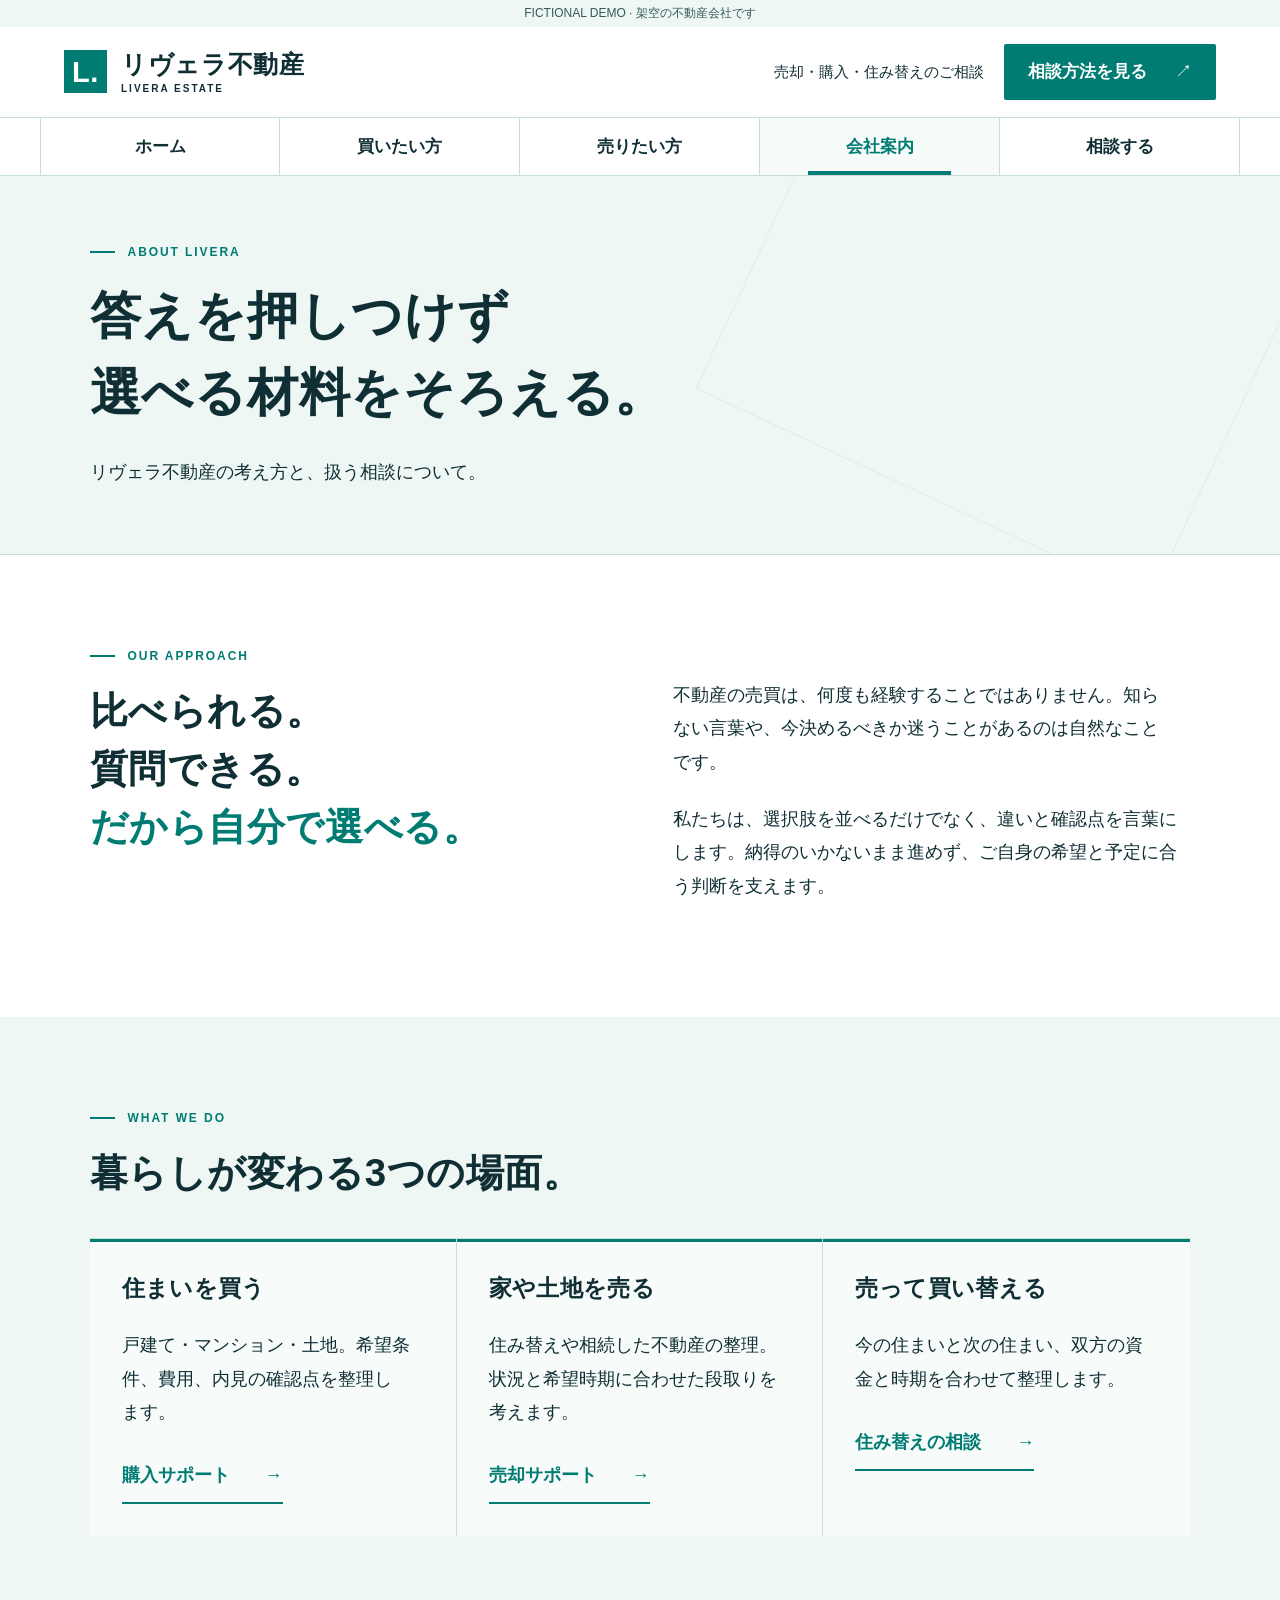
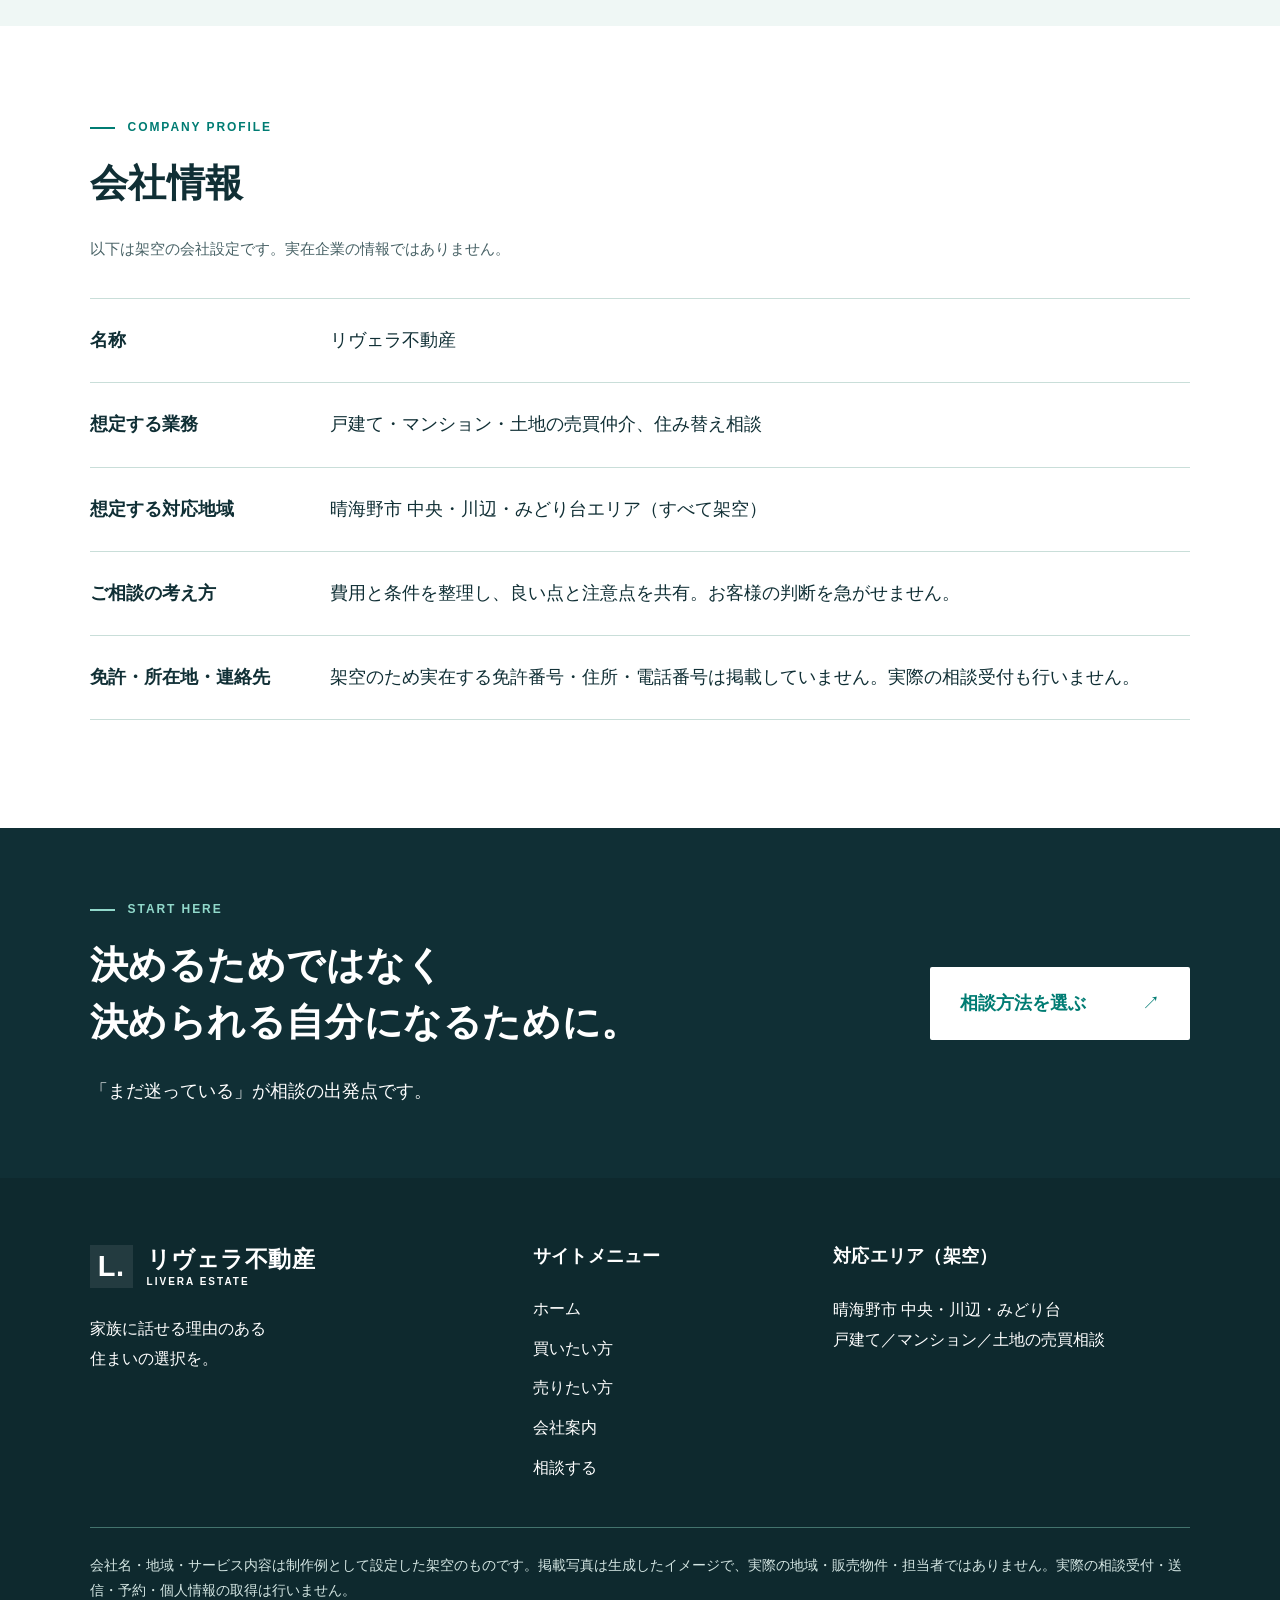
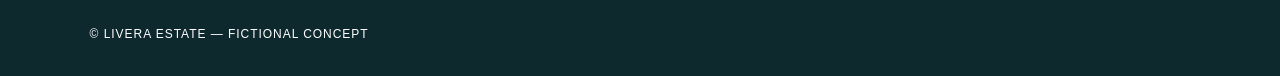
==== commit d3f7cf43: "Rebuild LIVERA demo around family decision criteria and purposeful motion" ====
--- a/about.html
+++ b/about.html
@@ -1 +1 @@
-<!doctype html><html lang="ja"><head><meta charset="utf-8"><meta name="viewport" content="width=device-width,initial-scale=1"><meta name="description" content="架空の街・余白市の売買相談を想定した不動産会社のデモサイトです。"><title>会社案内｜余白不動産</title><link rel="stylesheet" href="style.css?v=3"></head><body><div class="demo">架空の会社・地域のデモサイトです。実際の物件紹介・相談受付は行っていません。</div><header><a class="brand" href="index.html"><span class="brand-mark" aria-hidden="true">y.</span><span>余白不動産<small>YOHAKU REAL ESTATE</small></span></a><div class="header-contact"><span>売却・購入・住み替えのご相談</span><a class="button compact" href="consult.html">相談方法を見る <b>↗</b></a></div><button class="menu" aria-expanded="false" aria-controls="nav">メニュー <b>＋</b></button></header><nav id="nav" aria-label="メインナビゲーション"><a href="index.html">ホーム</a><a href="buy.html">買いたい方</a><a href="sell.html">売りたい方</a><a href="about.html" aria-current="page">会社案内</a><a href="consult.html">相談する</a></nav><main><section class="pagehead"><p class="eyebrow">ABOUT YOHAKU</p><h1><span>地域の相談窓口として、</span><span>分かるまで一緒に。</span></h1><p>余白不動産の考え方と、扱う相談について。</p></section><section class="section intro"><div><p class="eyebrow">OUR APPROACH</p><h2>比べられる。<br>質問できる。<br><span class="accent">だから自分で選べる。</span></h2></div><div><p>不動産の売買は、何度も経験することではありません。知らない言葉や、今決めるべきか迷うことがあるのは自然なことです。</p><p>私たちは、選択肢を並べるだけでなく、違いと確認点を言葉にします。納得のいかないまま進めず、ご自身の希望と予定に合う判断を支えます。</p></div></section><section class="section soft"><p class="eyebrow">WHAT WE DO</p><h2>こんなご相談を扱います。</h2><div class="cards"><article><h3>住まいを買う</h3><p>戸建て・マンション・土地。希望条件、費用、内見の確認点を整理します。</p><a class="text-link" href="buy.html">購入サポート <b>→</b></a></article><article><h3>家や土地を売る</h3><p>住み替えや相続した不動産の整理。状況と希望時期に合わせた段取りを考えます。</p><a class="text-link" href="sell.html">売却サポート <b>→</b></a></article><article><h3>売って買い替える</h3><p>今の住まいと次の住まい、双方の資金と時期を合わせて整理します。</p><a class="text-link" href="consult.html">住み替えの相談 <b>→</b></a></article></div></section><section class="section company"><p class="eyebrow">COMPANY PROFILE</p><h2>会社情報</h2><p class="note-label">以下は架空の会社設定です。実在企業の情報ではありません。</p><dl><div><dt>名称</dt><dd>余白不動産</dd></div><div><dt>想定する業務</dt><dd>戸建て・マンション・土地の売買仲介、住み替え相談</dd></div><div><dt>想定する対応地域</dt><dd>余白市 中央・川辺・みどり台エリア（すべて架空）</dd></div><div><dt>ご相談の考え方</dt><dd>費用と条件を整理し、良い点と注意点を共有。お客様の判断を急がせません。</dd></div><div><dt>免許・所在地・連絡先</dt><dd>架空のため実在する免許番号・住所・電話番号は掲載していません。実際の相談受付も行いません。</dd></div></dl></section><section class="cta"><div><p class="eyebrow">START HERE</p><h2><span>まだ決めていなくても、</span><span>聞いていいことがあります。</span></h2><p>買うか、売るか。その前に整理したい疑問から。</p></div><a class="button white" href="consult.html">相談方法を選ぶ <b>↗</b></a></section></main><footer><div class="footer-grid"><div><a class="brand" href="index.html"><span class="brand-mark" aria-hidden="true">y.</span><span>余白不動産<small>YOHAKU REAL ESTATE</small></span></a><p>この街で暮らす。<br>その選択をもっと分かりやすく。</p></div><div><h2>サイトメニュー</h2><a href="index.html">ホーム</a><a href="buy.html">買いたい方</a><a href="sell.html">売りたい方</a><a href="about.html" aria-current="page">会社案内</a><a href="consult.html">相談する</a></div><div><h2>対応エリア（架空）</h2><p>余白市 中央・川辺・みどり台<br>戸建て／マンション／土地の売買相談</p></div></div><p class="fine">会社名・地域・サービス内容は制作例として設定した架空のものです。掲載写真は生成したイメージで、実際の地域・販売物件・担当者ではありません。実際の相談受付・送信・予約・個人情報の取得は行いません。</p><p class="copyright">© YOHAKU REAL ESTATE — FICTIONAL CONCEPT</p></footer><a class="mobile-cta" href="consult.html">相談方法を見る <span>↗</span></a><script src="app.js?v=2"></script></body></html>+<!doctype html><html lang="ja"><head><meta charset="utf-8"><meta name="viewport" content="width=device-width,initial-scale=1"><meta name="description" content="架空の街・晴海野市の売買相談を想定した不動産会社のデモサイトです。"><title>会社案内｜リヴェラ不動産</title><link rel="stylesheet" href="style.css?v=4"></head><body><div class="demo">FICTIONAL DEMO · 架空の不動産会社です</div><header><a class="brand" href="index.html"><span class="brand-mark" aria-hidden="true">L.</span><span>リヴェラ不動産<small>LIVERA ESTATE</small></span></a><div class="header-contact"><span>売却・購入・住み替えのご相談</span><a class="button compact" href="consult.html">相談方法を見る <b>↗</b></a></div><button class="menu" aria-expanded="false" aria-controls="nav">メニュー <b>＋</b></button></header><nav id="nav" aria-label="メインナビゲーション"><a href="index.html">ホーム</a><a href="buy.html">買いたい方</a><a href="sell.html">売りたい方</a><a href="about.html" aria-current="page">会社案内</a><a href="consult.html">相談する</a></nav><main><section class="pagehead"><p class="eyebrow">ABOUT LIVERA</p><h1><span>答えを押しつけず</span><span>選べる材料をそろえる。</span></h1><p>リヴェラ不動産の考え方と、扱う相談について。</p></section><section class="section intro"><div><p class="eyebrow">OUR APPROACH</p><h2>比べられる。<br>質問できる。<br><span class="accent">だから自分で選べる。</span></h2></div><div><p>不動産の売買は、何度も経験することではありません。知らない言葉や、今決めるべきか迷うことがあるのは自然なことです。</p><p>私たちは、選択肢を並べるだけでなく、違いと確認点を言葉にします。納得のいかないまま進めず、ご自身の希望と予定に合う判断を支えます。</p></div></section><section class="section soft"><p class="eyebrow">WHAT WE DO</p><h2>暮らしが変わる3つの場面。</h2><div class="cards"><article><h3>住まいを買う</h3><p>戸建て・マンション・土地。希望条件、費用、内見の確認点を整理します。</p><a class="text-link" href="buy.html">購入サポート <b>→</b></a></article><article><h3>家や土地を売る</h3><p>住み替えや相続した不動産の整理。状況と希望時期に合わせた段取りを考えます。</p><a class="text-link" href="sell.html">売却サポート <b>→</b></a></article><article><h3>売って買い替える</h3><p>今の住まいと次の住まい、双方の資金と時期を合わせて整理します。</p><a class="text-link" href="consult.html">住み替えの相談 <b>→</b></a></article></div></section><section class="section company"><p class="eyebrow">COMPANY PROFILE</p><h2>会社情報</h2><p class="note-label">以下は架空の会社設定です。実在企業の情報ではありません。</p><dl><div><dt>名称</dt><dd>リヴェラ不動産</dd></div><div><dt>想定する業務</dt><dd>戸建て・マンション・土地の売買仲介、住み替え相談</dd></div><div><dt>想定する対応地域</dt><dd>晴海野市 中央・川辺・みどり台エリア（すべて架空）</dd></div><div><dt>ご相談の考え方</dt><dd>費用と条件を整理し、良い点と注意点を共有。お客様の判断を急がせません。</dd></div><div><dt>免許・所在地・連絡先</dt><dd>架空のため実在する免許番号・住所・電話番号は掲載していません。実際の相談受付も行いません。</dd></div></dl></section><section class="cta"><div><p class="eyebrow">START HERE</p><h2><span>決めるためではなく</span><span>決められる自分になるために。</span></h2><p>「まだ迷っている」が相談の出発点です。</p></div><a class="button white" href="consult.html">相談方法を選ぶ <b>↗</b></a></section></main><footer><div class="footer-grid"><div><a class="brand" href="index.html"><span class="brand-mark" aria-hidden="true">L.</span><span>リヴェラ不動産<small>LIVERA ESTATE</small></span></a><p>家族に話せる理由のある<br>住まいの選択を。</p></div><div><h2>サイトメニュー</h2><a href="index.html">ホーム</a><a href="buy.html">買いたい方</a><a href="sell.html">売りたい方</a><a href="about.html" aria-current="page">会社案内</a><a href="consult.html">相談する</a></div><div><h2>対応エリア（架空）</h2><p>晴海野市 中央・川辺・みどり台<br>戸建て／マンション／土地の売買相談</p></div></div><p class="fine">会社名・地域・サービス内容は制作例として設定した架空のものです。掲載写真は生成したイメージで、実際の地域・販売物件・担当者ではありません。実際の相談受付・送信・予約・個人情報の取得は行いません。</p><p class="copyright">© LIVERA ESTATE — FICTIONAL CONCEPT</p></footer><a class="mobile-cta" href="consult.html">相談方法を見る <span>↗</span></a><script src="app.js?v=4"></script></body></html>
--- a/style.css
+++ b/style.css
@@ -1,3 +1,14 @@
 :root{--ink:#173c3e;--teal:#007d73;--teal-dark:#00645d;--soft:#edf8f6;--line:#c9e1dd;--muted:#496467}*{box-sizing:border-box}html{scroll-behavior:smooth}body{margin:0;background:#fff;color:var(--ink);font-family:'Noto Sans JP','Yu Gothic','Hiragino Kaku Gothic ProN',sans-serif;font-size:18px;line-height:1.85}a{color:inherit;text-decoration:none}button{font:inherit;cursor:pointer}img{max-width:100%;display:block}p{text-wrap:pretty;word-break:auto-phrase;margin:0 0 24px;line-break:strict;overflow-wrap:break-word}h1,h2,h3{font-weight:800;line-height:1.5;margin:0 0 24px;letter-spacing:.015em;text-wrap:balance;line-break:strict}h1 span,h2 span{display:block}h1 .inline{display:inline}h1{font-size:clamp(34px,4vw,58px)}h2{font-size:clamp(28px,3vw,42px)}h3{font-size:23px}small{font-size:15px}.accent{color:var(--teal)}.demo{font-size:14px;padding:7px 5%;text-align:center;background:var(--soft);color:#35595a}header{display:flex;align-items:center;justify-content:space-between;gap:24px;padding:25px 5%;border-bottom:1px solid var(--line)}.brand{display:inline-flex;align-items:center;gap:14px;font-size:29px;font-weight:800;line-height:1.4;white-space:nowrap}.brand small{display:block;font-size:10px;letter-spacing:.2em}.brand-mark{display:grid;place-items:center;background:var(--teal);color:#fff;border-radius:12px 12px 12px 0;font-size:37px;width:56px;height:56px;font-weight:900}.header-contact{display:flex;align-items:center;gap:20px}.header-contact>span{font-size:15px}.button{display:inline-flex;justify-content:space-between;align-items:center;gap:28px;padding:18px 28px;border:2px solid var(--teal);border-radius:7px;color:white;background:var(--teal);font-size:18px;font-weight:700;transition:background .2s,box-shadow .2s}.button b,.text-link b{font-weight:500;transition:transform .2s}.button:hover{background:var(--teal-dark);box-shadow:0 6px 18px #006b6720}.button:hover b,.text-link:hover b{transform:translateX(5px)}.button.compact{padding:10px 22px;font-size:17px}.button.white{color:var(--teal);background:white;border-color:white;min-width:260px}.menu{display:none}nav{display:flex;justify-content:center;border-bottom:1px solid var(--line);background:white}nav a{flex:1;max-width:240px;text-align:center;padding:18px 10px;border-right:1px solid var(--line);font-size:17px;font-weight:700;position:relative}nav a:first-child{border-left:1px solid var(--line)}nav a:after{position:absolute;content:'';left:20%;right:20%;bottom:0;height:4px;transform:scaleX(0);background:var(--teal);transition:transform .25s}nav a:hover,nav a[aria-current]{color:var(--teal);background:#f6fbfa}nav a:hover:after,nav a[aria-current]:after{transform:scaleX(1)}.hero{position:relative;min-height:680px;padding:70px 7% 0;isolation:isolate}.hero-image{position:absolute;z-index:-1;inset:0 0 100px 24%;overflow:hidden;border-radius:0 0 0 70px}.hero-image img{width:100%;height:100%;object-fit:cover;object-position:center 62%;animation:landscape 1.5s ease-out both}.hero-image:after{content:'';position:absolute;inset:0;background:linear-gradient(90deg,#ffffff 0%,#fffffff0 16%,#ffffffa8 36%,#ffffff08 69%)}.image-caption{position:absolute;bottom:15px;right:22px;background:#ffffffdf;padding:4px 9px;font-size:13px;z-index:1}.hero-copy{max-width:850px}.region{font-weight:800;color:var(--teal);line-height:1.7;margin-bottom:22px}.region small{color:var(--muted);font-weight:600}.hero h1{font-size:clamp(34px,4vw,55px);letter-spacing:.01em;margin-bottom:26px}.hero-copy>p:last-child{font-weight:600}.hero-paths{display:grid;grid-template-columns:1fr 1fr;gap:22px;max-width:1100px;margin:38px auto 0}.hero-paths a{display:flex;align-items:center;gap:22px;padding:26px 30px;border:2px solid var(--teal);background:#fff;border-radius:12px;box-shadow:0 15px 30px #17443d12;transition:background .25s}.hero-paths a:hover{background:var(--soft)}.hero-paths a b{margin-left:auto;color:var(--teal);font-size:28px;transition:transform .25s}.hero-paths a:hover b{transform:translateX(7px)}.hero-paths small{display:block;font-size:15px;color:var(--muted)}.hero-paths strong{font-size:30px;display:block}.path-icon{display:grid;place-items:center;color:var(--teal);font-size:40px;background:var(--soft);border-radius:50%;width:65px;height:65px;flex-shrink:0}.section{padding:85px max(7%,calc((100% - 1200px)/2));}.eyebrow{font-size:14px;font-weight:800;letter-spacing:.16em;color:var(--teal);margin-bottom:15px}.intro{display:grid;grid-template-columns:1fr 1fr;gap:65px}.intro>div:last-child{padding-top:34px}.intro h2{font-size:35px}.text-link{display:inline-flex;align-items:center;gap:35px;color:var(--teal);font-size:18px;font-weight:700;background:transparent;border:0;border-bottom:2px solid var(--teal);padding:10px 0}.soft{background:var(--soft)}.lead{color:var(--muted)}.cards{display:grid;grid-template-columns:repeat(3,1fr);gap:24px;margin-top:36px}.cards article{padding:30px;border:1px solid var(--line);background:white;border-radius:10px}.cards p{font-size:17px;margin-bottom:0}.cards .text-link{margin-top:20px}.num{font-size:36px;font-weight:900;color:var(--teal);display:block;border-bottom:3px solid var(--line);padding-bottom:16px;margin-bottom:22px}.area-heading{display:flex;justify-content:space-between;align-items:center;gap:40px}.area-heading>p{font-size:23px;font-weight:700}.area-heading small{font-weight:400;display:block}.area-tabs,.choices{display:flex;gap:14px;margin:30px 0;flex-wrap:wrap}.area-tabs button,.choices button{background:white;color:var(--teal);border:2px solid var(--line);border-radius:6px;padding:14px 22px;font-size:18px;font-weight:700;transition:background .2s,color .2s}.area-tabs button[aria-pressed=true],.choices button[aria-pressed=true]{color:white;background:var(--teal);border-color:var(--teal)}.area-detail{display:grid;grid-template-columns:230px 1fr;align-items:center;gap:45px;padding:30px 40px;background:var(--soft);border-radius:12px}.area-detail p{margin:0}.area-art{height:180px;position:relative;display:grid;place-items:center;overflow:hidden}.area-art i{position:absolute;border:1px solid #65aaa0;border-radius:50%;width:110px;height:110px;transition:transform .6s}.area-art i:nth-child(1){transform:translate(-40px,15px)}.area-art i:nth-child(2){transform:translate(40px,15px)}.area-art i:nth-child(3){transform:translate(0,-35px)}.area-art span{background:var(--teal);color:white;padding:6px 12px;border-radius:5px;font-size:14px;letter-spacing:.1em;z-index:1}.area-detail[data-active=river] i:first-child{transform:translate(-25px,25px) scale(1.25)}.area-detail[data-active=green] i:nth-child(3){transform:translate(0,-20px) scale(1.25)}.services{display:flex;justify-content:center;gap:20px;margin-top:35px;flex-wrap:wrap}.services span{border:1px solid var(--line);border-radius:30px;padding:9px 25px;font-weight:700}.cta{padding:65px 7%;background:var(--teal);color:white;display:flex;align-items:center;justify-content:space-between;gap:40px}.cta h2{font-size:34px}.cta p{margin-bottom:0}.cta .eyebrow{color:#fff;margin-bottom:15px}.pagehead{background:var(--soft);padding:60px 7%;position:relative;overflow:hidden;border-bottom:1px solid var(--line)}.pagehead:after{content:'';position:absolute;right:-70px;top:-75px;border:55px solid #d9eeea;border-radius:50%;width:340px;height:340px;z-index:0;pointer-events:none}.pagehead>*{position:relative;z-index:1}.pagehead p:last-child{max-width:800px;margin:0}.split{display:grid;grid-template-columns:1fr 1fr;gap:55px;align-items:center}.split h2{font-size:34px}.split figure{margin:0}.split img{width:100%;aspect-ratio:4/3;object-fit:cover;border-radius:14px}.split figcaption{font-size:14px;color:var(--muted);margin-top:10px}.answer{background:#fff;border:1px solid var(--line);border-left:5px solid var(--teal);border-radius:0 10px 10px 0;padding:30px;max-width:1000px;margin-bottom:25px}.answer span{display:block;font-size:15px;font-weight:700;color:var(--teal);margin-bottom:12px}.answer p{margin:0}.answer.switch{animation:switch .35s ease}.steps{list-style:none;padding:0;display:grid;gap:0;margin-top:36px}.steps li{display:grid;grid-template-columns:90px 1fr;gap:30px;padding:30px 0;border-top:1px solid var(--line);position:relative}.steps li:last-child{border-bottom:1px solid var(--line)}.steps li>span{font-size:38px;color:var(--teal);font-weight:900}.steps h3{margin-bottom:12px}.steps p{margin:0}.note{background:var(--soft);padding:30px;margin-top:40px;border-radius:8px}.note p{margin:0}.faq details{border-top:1px solid var(--line);padding:23px 0}.faq details:last-child{border-bottom:1px solid var(--line)}summary{cursor:pointer;list-style:none;position:relative;padding-right:40px;font-weight:700}summary:after{content:'＋';position:absolute;right:5px;top:0;color:var(--teal)}details[open] summary:after{content:'−'}details p{margin:20px 0 0;color:var(--muted);max-width:900px}.company dl{margin-top:35px}.company dl>div{display:grid;grid-template-columns:210px 1fr;gap:30px;border-top:1px solid var(--line);padding:25px 0}.company dl>div:last-child{border-bottom:1px solid var(--line)}dt{font-weight:700}dd{margin:0}.note-label,.notice{font-size:15px;color:var(--muted)}.method-icon{font-size:36px;display:block;color:var(--teal);margin-bottom:12px}.method-answer{margin-top:30px}.method-answer .notice{margin-top:18px}.contact-methods+.notice{margin-top:25px}#checklist{padding:25px 30px;background:var(--soft);border-radius:8px;margin-top:25px}#checklist h3{margin-bottom:15px}#checklist ul{margin:0}footer{padding:65px 7% 30px;background:#123f3d;color:white}.footer-grid{display:grid;grid-template-columns:1.1fr .7fr 1fr;gap:50px}.footer-grid .brand{font-size:25px}.footer-grid p{font-size:16px;margin-top:25px}.footer-grid h2{font-size:18px}.footer-grid>div:nth-child(2)>a{display:block;font-size:16px;margin-bottom:10px}.fine{font-size:14px;color:#d4e6e3;border-top:1px solid #43736d;padding-top:25px;margin:35px 0 20px}.copyright{font-size:12px;letter-spacing:.08em;margin:0}.mobile-cta{display:none}a:focus-visible,button:focus-visible,summary:focus-visible{outline:3px solid #ca7400;outline-offset:5px}button[hidden],[hidden]{display:none!important}@keyframes landscape{from{opacity:.2;transform:scale(1.025)}to{opacity:1;transform:scale(1)}}@keyframes switch{from{opacity:.4}to{opacity:1}}@media(max-width:1000px){.header-contact>span{display:none}.hero{padding-top:55px;min-height:650px}.hero h1{font-size:40px}.hero-paths a{padding:22px;gap:14px}.hero-paths strong{font-size:25px}.intro,.split{gap:35px}.cards{gap:16px}.cards article{padding:25px}.cards h3{font-size:21px}.cta h2{font-size:28px}.footer-grid{gap:25px}.brand{font-size:25px}}
 @media(max-width:760px){body{font-size:18px}.demo{font-size:13px;text-align:left;padding:8px 5%}header{padding:18px 5%;position:relative;gap:10px}.brand{font-size:23px;gap:9px}.brand-mark{width:43px;height:43px;font-size:29px}.brand small{font-size:9px}.header-contact{display:none}.menu{display:flex;gap:12px;align-items:center;border:1px solid var(--line);border-radius:5px;padding:10px;font-size:15px;color:var(--teal);background:white}.menu b{font-size:20px;font-weight:400}nav{display:none;padding:10px 5%;border-bottom:1px solid var(--line)}nav.open{display:grid;grid-template-columns:1fr 1fr}nav a{max-width:none;border:0!important;font-size:17px;text-align:left;padding:15px 12px}.hero{padding:32px 6% 0;min-height:0}.hero-image{position:relative;inset:auto;margin:0 -6.82%;height:245px;border-radius:0;z-index:0}.hero-image:after{display:none}.hero-image img{object-position:center 60%}.hero-copy{position:relative;padding-top:30px}.region{font-size:17px;margin-bottom:16px}.region small{font-size:14px}.hero h1{font-size:clamp(26px,6.5vw,38px);line-height:1.55}.hero-copy>p:last-child{font-size:18px}.hero-paths{grid-template-columns:1fr;gap:14px;margin-top:24px}.hero-paths a{padding:20px;gap:18px;border-radius:8px}.hero-paths strong{font-size:25px}.hero-paths small{font-size:14px}.path-icon{width:50px;height:50px;font-size:30px}.section{padding:55px 6%}.intro,.split{grid-template-columns:1fr;gap:25px}.intro>div:last-child{padding-top:0}.intro h2,.split h2{font-size:28px}.eyebrow{font-size:13px}h2{font-size:28px}h3{font-size:23px}.cards{grid-template-columns:1fr;gap:18px;margin-top:28px}.cards article{padding:28px}.cards h3{font-size:23px}.cards p{font-size:18px}.num{font-size:30px;float:left;border:0;padding:0;margin:0 22px 10px 0}.cards article>p{clear:both}.area-heading{display:block}.area-heading>p{font-size:21px;margin-top:28px}.area-heading small{font-size:14px}.area-tabs{display:grid;grid-template-columns:1fr;gap:10px}.area-tabs button{text-align:left;padding:14px 20px}.area-detail{grid-template-columns:1fr;padding:25px;gap:20px}.area-art{height:130px}.area-art i{width:85px;height:85px}.area-detail h3{font-size:23px}.services{gap:10px;justify-content:flex-start}.services span{font-size:16px;padding:7px 18px}.cta{display:block;padding:50px 6%}.cta h2{font-size:clamp(25px,6vw,32px)}.cta .button{margin-top:25px;width:100%;min-width:0}.button{font-size:17px;padding:16px 22px;max-width:100%}.pagehead{padding:45px 6%}.pagehead h1{font-size:clamp(27px,6.8vw,37px)}.pagehead:after{width:230px;height:230px;right:-155px;top:-40px;border-width:35px}.pagehead p{font-size:18px}.split figcaption{font-size:14px}.choices{display:grid;grid-template-columns:1fr;gap:10px}.choices button{text-align:left}.answer{padding:25px 22px}.answer h3{font-size:24px}.steps li{grid-template-columns:45px 1fr;gap:18px}.steps li>span{font-size:28px}.steps h3{font-size:22px}.steps p{font-size:18px}.note{padding:25px}.note h3{font-size:23px}.faq details{padding:22px 0}.company dl>div{grid-template-columns:1fr;gap:10px;padding:23px 0}.company dt{color:var(--teal)}.note-label,.notice{font-size:16px}.footer-grid{grid-template-columns:1fr;gap:30px}.footer-grid p{font-size:17px}.footer-grid h2{margin-bottom:15px}.fine{font-size:15px}footer{padding:50px 6% 95px}.mobile-cta{display:flex;position:fixed;bottom:0;left:0;right:0;justify-content:center;gap:25px;background:var(--teal);color:white;font-size:18px;font-weight:700;padding:15px 20px;z-index:10;border-top:1px solid #ffffff55;box-shadow:0 -4px 16px #173c3e15}.pc{display:none}}
 @media(prefers-reduced-motion:reduce){html{scroll-behavior:auto}*,*:before,*:after{animation:none!important;transition:none!important}}
+
+
+/* LIVERA — quiet structure, purposeful movement */
+:root{--ink:#102f35;--teal:#007c73;--teal-dark:#005c57;--soft:#eff7f5;--line:#c9ded9;--muted:#486266}
+body{font-size:18px}p{word-break:normal;overflow-wrap:anywhere}h1,h2,h3{word-break:normal;overflow-wrap:normal;line-break:strict;text-wrap:balance}h1 span,h2 span{max-width:100%}.demo{padding:4px 5%;font-size:12px;line-height:1.6}header{padding:17px 5%;gap:20px}.brand{font-size:25px;letter-spacing:.025em}.brand-mark{width:43px;height:43px;border-radius:0;font-size:29px}.brand small{font-size:10px}.button,.button.compact,.area-tabs button,.choices button{border-radius:2px}.button{position:relative;overflow:hidden;transition:background .25s,box-shadow .25s}.button:before{content:'';position:absolute;inset:0;background:#ffffff13;transform:translateX(-101%);transition:transform .35s}.button:hover:before{transform:translateX(0)}nav a{padding:13px 10px}.hero{padding:58px 7% 0;min-height:620px;display:grid;grid-template-columns:1fr;align-content:start}.hero-image{inset:0 0 65px 33%;border-radius:0;z-index:-1}.hero-image img{animation:photo-open 1.1s cubic-bezier(.18,.7,.2,1) both;object-position:center 56%;transform:none}.hero-image:after{background:linear-gradient(90deg,#fff 0%,#fffffff2 10%,#ffffff7a 36%,#ffffff00 75%)}.hero-copy{position:relative;max-width:820px}.region{font-size:15px;letter-spacing:.12em;margin-bottom:20px}.region small{font-size:13px;letter-spacing:.03em}.hero h1{font-size:clamp(36px,4.6vw,64px);line-height:1.32;letter-spacing:.025em;margin-bottom:24px;max-width:850px}.hero h1>span{animation:word-open .9s cubic-bezier(.2,.7,.2,1) both}.hero h1>span:nth-child(2){animation-delay:.16s}.hero-copy>p:last-child{font-size:18px;max-width:560px;line-height:1.9}.hero-paths{width:100%;max-width:1200px;margin:32px auto 0;gap:2px}.hero-paths a{border:0;border-radius:0;background:var(--ink);color:white;padding:24px 30px;box-shadow:none;position:relative;overflow:hidden}.hero-paths a:before{content:'';position:absolute;inset:0;background:var(--teal);transform:translateX(-101%);transition:transform .4s cubic-bezier(.2,.7,.2,1)}.hero-paths a:hover:before{transform:translateX(0)}.hero-paths a>*{position:relative;z-index:1}.hero-paths a:hover{background:var(--ink)}.hero-paths small{color:#c9e0dc;font-size:15px}.hero-paths strong{font-size:28px}.hero-paths a b{color:white}.path-icon{background:#ffffff10;color:#84d6ca;border-radius:0;font-size:34px;width:56px;height:56px}.section{padding-top:90px;padding-bottom:90px}.intro h2,.split h2{font-size:clamp(29px,3vw,40px)}.eyebrow{display:flex;gap:13px;align-items:center;font-size:12px}.eyebrow:before{content:'';width:25px;height:2px;background:currentColor}.cards{gap:0;border-top:1px solid var(--line)}.cards article{border:0;border-right:1px solid var(--line);border-radius:0;padding:32px;position:relative;background:transparent}.cards article:last-child{border-right:0}.cards article:before{content:'';position:absolute;inset:0 0 auto;height:3px;background:var(--teal);transform-origin:left;transform:scaleX(0);transition:transform .7s}.cards article:hover:before,.cards article.is-visible:before{transform:scaleX(1)}.cards p{font-size:18px}.num{font-size:42px;line-height:1;border:0;padding-bottom:0;margin-bottom:28px;font-weight:500;letter-spacing:-.04em}.area-detail,.answer,.note,#checklist{border-radius:0}.area-art i{transition:transform .7s cubic-bezier(.16,1,.3,1),border-radius .7s}.area-detail[data-active=central] i{border-radius:10%}.area-detail[data-active=river] i{border-radius:50% 35% 50% 35%}.area-detail[data-active=green] i{border-radius:50%}.split figure{overflow:hidden}.split img{border-radius:0}.pagehead{padding:65px 7%}.pagehead:after{border-radius:0;transform:rotate(25deg);border-width:1px;right:0;top:-160px;width:500px;height:500px}.pagehead h1{font-size:clamp(34px,4vw,55px)}.steps{position:relative}.steps li{padding:32px 0}.steps li:after{content:'';height:2px;background:var(--teal);position:absolute;top:-1px;left:0;right:0;transform:scaleX(0);transform-origin:left;transition:transform 1s cubic-bezier(.2,.7,.2,1)}.steps li.is-visible:after{transform:scaleX(1)}.steps li>span{font-weight:500}.cta{background:var(--ink);padding-top:70px;padding-bottom:70px}.cta h2{font-size:clamp(29px,3vw,40px)}.cta .eyebrow{color:#91d9cb}.text-link b{transition:transform .3s}.text-link:hover b{transform:translateX(8px)}summary:after{transition:transform .25s}details[open] summary:after{content:'＋';transform:rotate(45deg)}details[open] p{animation:answer-open .3s ease-out}.motion-ready .split figure{clip-path:inset(0 100% 0 0);transition:clip-path 1s cubic-bezier(.16,1,.3,1)}.motion-ready .split figure.is-visible{clip-path:inset(0)}.motion-ready .eyebrow:before{transform:scaleX(0);transform-origin:left;transition:transform .6s}.motion-ready .eyebrow.is-visible:before{transform:scaleX(1)}.motion-ready .cards article{transition:background .5s}.motion-ready .cards article.is-visible{background:#ffffff88}footer{background:#0e292e}.footer-grid .brand-mark{background:#ffffff16}.footer-grid .brand{font-size:23px}.fine{line-height:1.8}.answer.switch{animation:none}
+@keyframes word-open{from{clip-path:inset(0 100% 0 0);opacity:.2}to{clip-path:inset(0);opacity:1}}
+@keyframes photo-open{from{clip-path:inset(0 0 0 100%)}to{clip-path:inset(0)}}
+@keyframes answer-open{from{opacity:0;clip-path:inset(0 0 100%)}to{opacity:1;clip-path:inset(0)}}
+@media(max-width:1000px){.hero{min-height:590px;padding-top:45px}.hero h1{font-size:44px}.hero-image{left:25%}.hero-paths strong{font-size:25px}.brand{font-size:23px}.cards article{padding:27px}}
+@media(max-width:760px){.demo{font-size:11px;padding:4px 5%;text-align:center}header{padding:12px 5%;gap:10px}.brand{font-size:20px;gap:9px}.brand-mark{width:34px;height:34px;font-size:24px}.brand small{font-size:9px}.menu{font-size:13px;padding:7px 9px;gap:5px;border-radius:0}.menu b{font-size:18px}.hero{padding:31px 6% 0;min-height:0;display:block}.hero-image{position:absolute;inset:0 0 74px 0;margin:0;height:auto;z-index:-1;border-radius:0}.hero-image img{object-position:64% center;opacity:.55}.hero-image:after{display:block;background:linear-gradient(90deg,#fffffff7 0%,#ffffffe8 45%,#ffffff55 100%)}.hero-copy{padding-top:0;max-width:100%}.region{font-size:13px;letter-spacing:.06em;margin-bottom:14px}.region small{font-size:12px}.hero h1{font-size:clamp(28px,7.1vw,40px);line-height:1.5;letter-spacing:.01em;margin-bottom:18px}.hero-copy>p:last-child{font-size:17px;line-height:1.8;max-width:90%;margin-bottom:20px}.hero-paths{grid-template-columns:1fr 1fr;gap:2px;margin:22px 0 0}.hero-paths a{padding:17px 13px;gap:8px;flex-wrap:wrap;align-items:flex-end}.hero-paths small{font-size:12px;line-height:1.5;margin-bottom:5px}.hero-paths strong{font-size:22px;line-height:1.5}.hero-paths a b{font-size:22px;line-height:1.5}.path-icon{display:none}.image-caption{bottom:5px;right:12px;font-size:10px;background:#ffffffc9;padding:2px 5px}.section{padding-top:58px;padding-bottom:58px}.intro h2,.split h2{font-size:29px}.cards{gap:0}.cards article{padding:28px 0;border-right:0;border-bottom:1px solid var(--line)}.cards article:last-child{border-bottom:0}.num{float:none;font-size:30px;margin:0 0 18px}.cards article>p{clear:none}.cards h3{font-size:23px}.area-tabs{grid-template-columns:repeat(3,1fr);gap:5px}.area-tabs button{padding:12px 7px;text-align:center;font-size:16px;line-height:1.5}.area-detail{padding:24px 20px;gap:16px}.area-art{height:115px}.pagehead{padding:35px 6%}.pagehead h1{font-size:clamp(28px,7.3vw,38px)}.pagehead:after{width:300px;height:300px;right:-170px;top:-80px;border-width:1px}.cta{padding-top:48px;padding-bottom:48px}.cta h2{font-size:29px}.answer h3{font-size:23px}.footer-grid .brand{font-size:22px}.mobile-cta{padding:12px 20px;font-size:17px;background:var(--ink)}.steps li{gap:15px;grid-template-columns:40px 1fr}.steps h3{font-size:22px}.notice,.note-label{font-size:16px}}
+@media(prefers-reduced-motion:reduce){html{scroll-behavior:auto}*,*:before,*:after{animation:none!important;transition:none!important}.motion-ready .split figure{clip-path:none}.motion-ready .eyebrow:before,.steps li:after,.cards article:before{transform:scaleX(1)}}
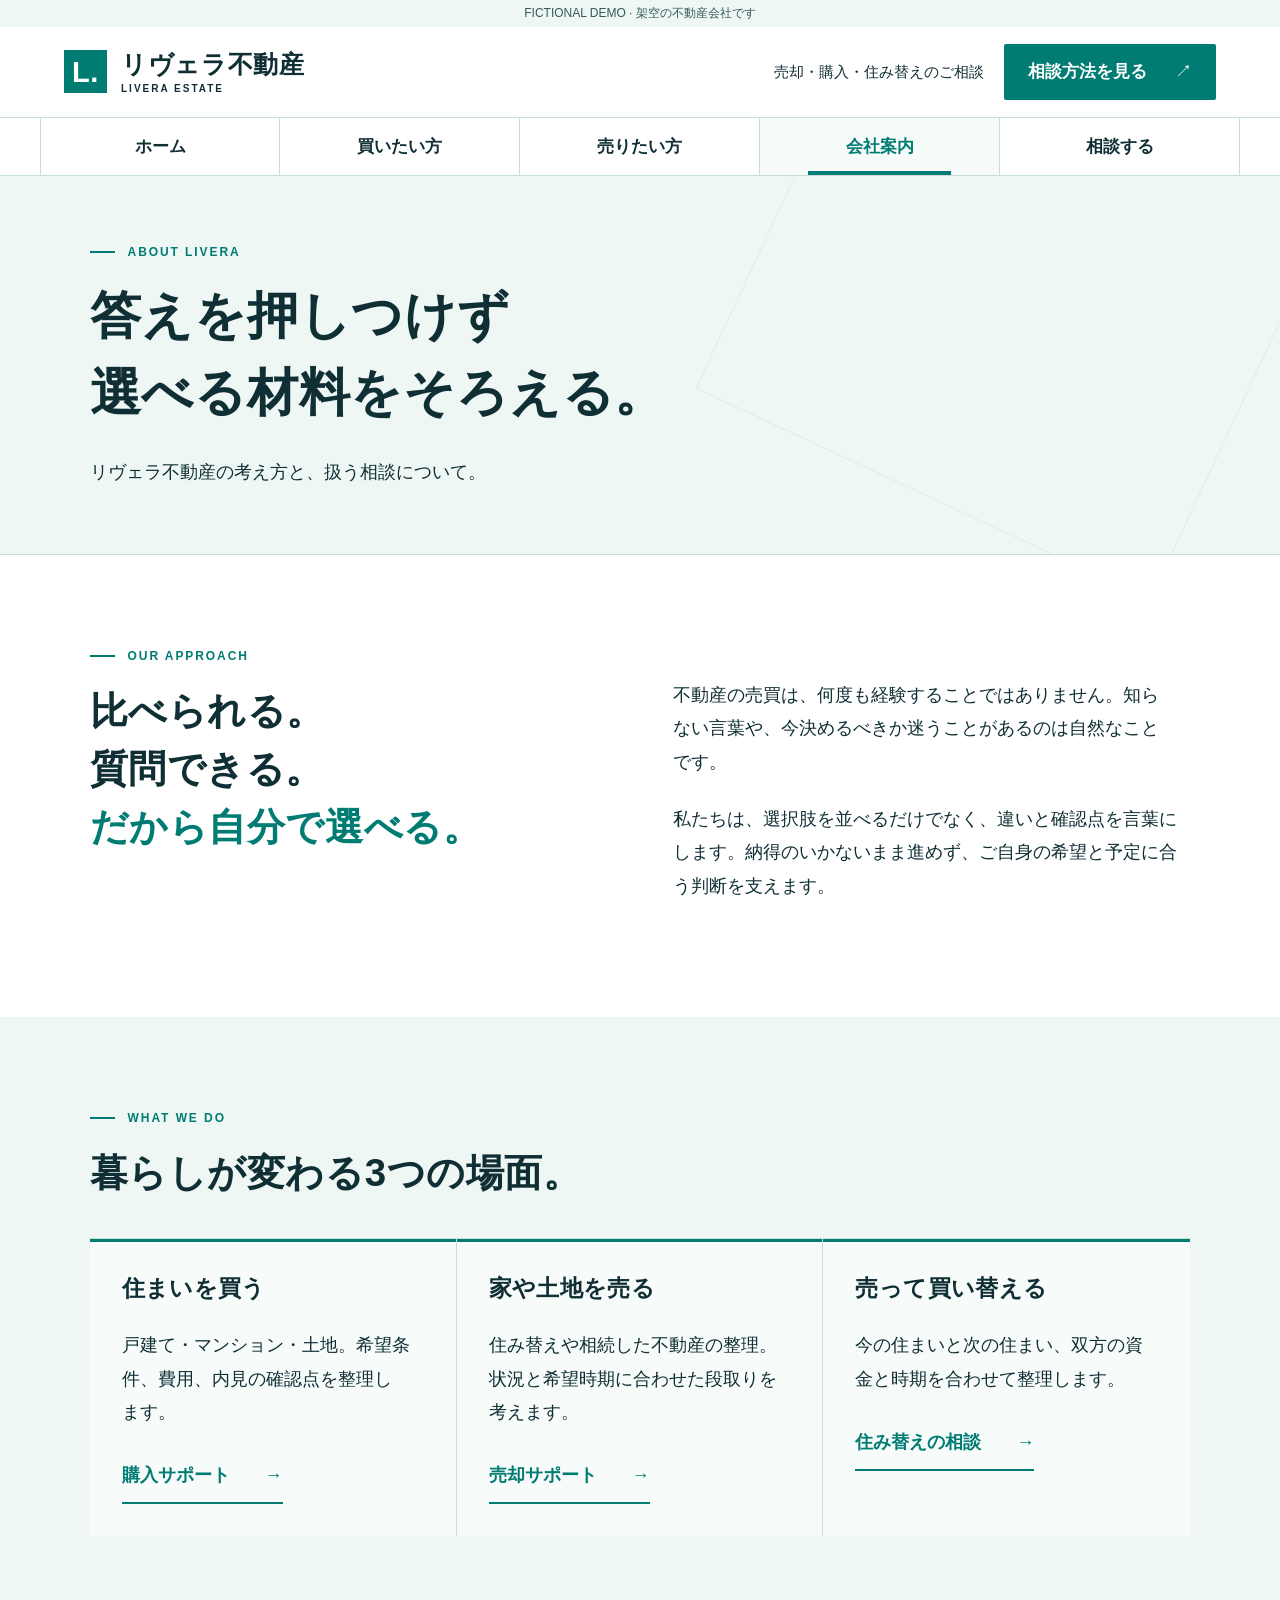
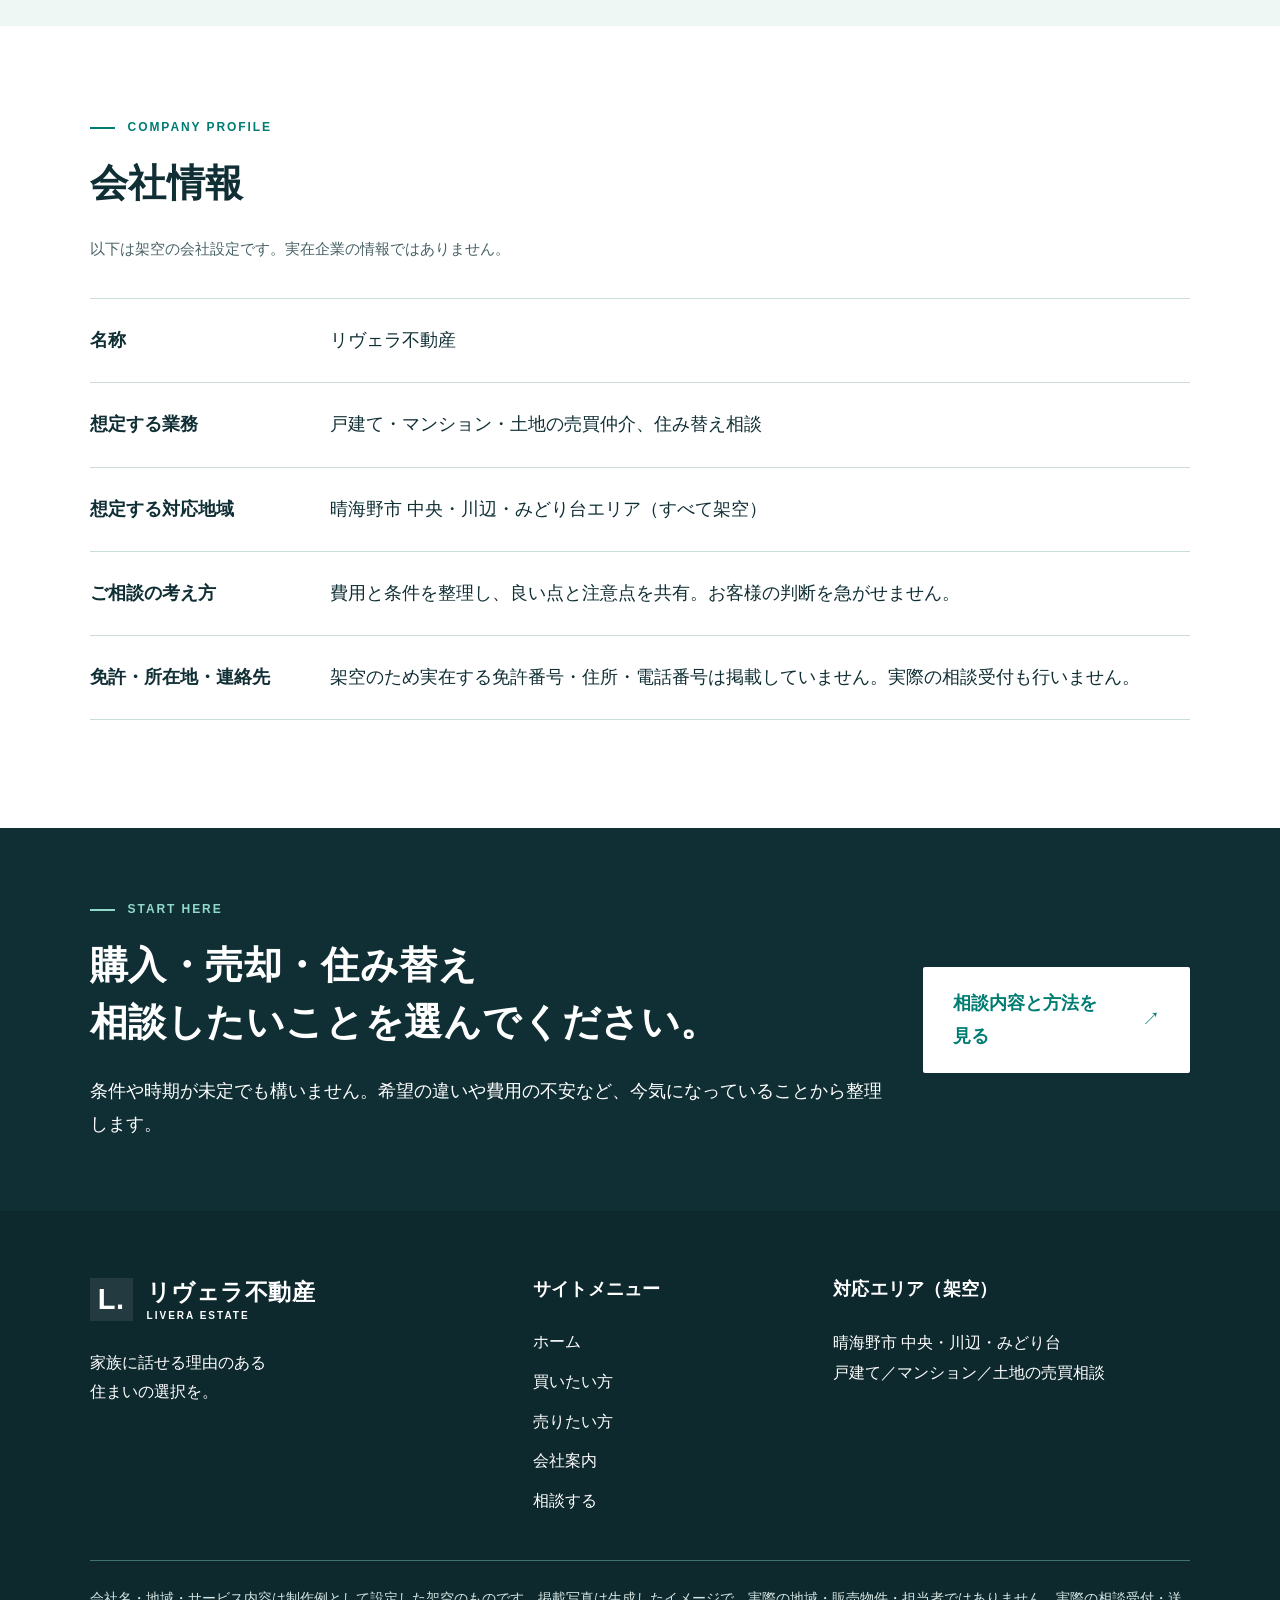
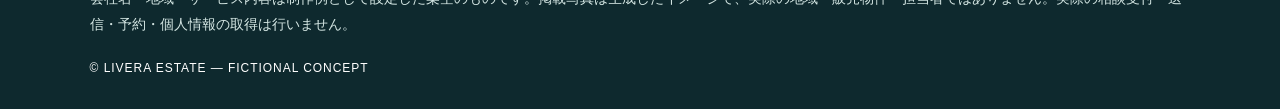
==== commit a4a78a50: "Fix visible imagery and clarify consultation choices after empathy review" ====
--- a/about.html
+++ b/about.html
@@ -1 +1 @@
-<!doctype html><html lang="ja"><head><meta charset="utf-8"><meta name="viewport" content="width=device-width,initial-scale=1"><meta name="description" content="架空の街・晴海野市の売買相談を想定した不動産会社のデモサイトです。"><title>会社案内｜リヴェラ不動産</title><link rel="stylesheet" href="style.css?v=4"></head><body><div class="demo">FICTIONAL DEMO · 架空の不動産会社です</div><header><a class="brand" href="index.html"><span class="brand-mark" aria-hidden="true">L.</span><span>リヴェラ不動産<small>LIVERA ESTATE</small></span></a><div class="header-contact"><span>売却・購入・住み替えのご相談</span><a class="button compact" href="consult.html">相談方法を見る <b>↗</b></a></div><button class="menu" aria-expanded="false" aria-controls="nav">メニュー <b>＋</b></button></header><nav id="nav" aria-label="メインナビゲーション"><a href="index.html">ホーム</a><a href="buy.html">買いたい方</a><a href="sell.html">売りたい方</a><a href="about.html" aria-current="page">会社案内</a><a href="consult.html">相談する</a></nav><main><section class="pagehead"><p class="eyebrow">ABOUT LIVERA</p><h1><span>答えを押しつけず</span><span>選べる材料をそろえる。</span></h1><p>リヴェラ不動産の考え方と、扱う相談について。</p></section><section class="section intro"><div><p class="eyebrow">OUR APPROACH</p><h2>比べられる。<br>質問できる。<br><span class="accent">だから自分で選べる。</span></h2></div><div><p>不動産の売買は、何度も経験することではありません。知らない言葉や、今決めるべきか迷うことがあるのは自然なことです。</p><p>私たちは、選択肢を並べるだけでなく、違いと確認点を言葉にします。納得のいかないまま進めず、ご自身の希望と予定に合う判断を支えます。</p></div></section><section class="section soft"><p class="eyebrow">WHAT WE DO</p><h2>暮らしが変わる3つの場面。</h2><div class="cards"><article><h3>住まいを買う</h3><p>戸建て・マンション・土地。希望条件、費用、内見の確認点を整理します。</p><a class="text-link" href="buy.html">購入サポート <b>→</b></a></article><article><h3>家や土地を売る</h3><p>住み替えや相続した不動産の整理。状況と希望時期に合わせた段取りを考えます。</p><a class="text-link" href="sell.html">売却サポート <b>→</b></a></article><article><h3>売って買い替える</h3><p>今の住まいと次の住まい、双方の資金と時期を合わせて整理します。</p><a class="text-link" href="consult.html">住み替えの相談 <b>→</b></a></article></div></section><section class="section company"><p class="eyebrow">COMPANY PROFILE</p><h2>会社情報</h2><p class="note-label">以下は架空の会社設定です。実在企業の情報ではありません。</p><dl><div><dt>名称</dt><dd>リヴェラ不動産</dd></div><div><dt>想定する業務</dt><dd>戸建て・マンション・土地の売買仲介、住み替え相談</dd></div><div><dt>想定する対応地域</dt><dd>晴海野市 中央・川辺・みどり台エリア（すべて架空）</dd></div><div><dt>ご相談の考え方</dt><dd>費用と条件を整理し、良い点と注意点を共有。お客様の判断を急がせません。</dd></div><div><dt>免許・所在地・連絡先</dt><dd>架空のため実在する免許番号・住所・電話番号は掲載していません。実際の相談受付も行いません。</dd></div></dl></section><section class="cta"><div><p class="eyebrow">START HERE</p><h2><span>決めるためではなく</span><span>決められる自分になるために。</span></h2><p>「まだ迷っている」が相談の出発点です。</p></div><a class="button white" href="consult.html">相談方法を選ぶ <b>↗</b></a></section></main><footer><div class="footer-grid"><div><a class="brand" href="index.html"><span class="brand-mark" aria-hidden="true">L.</span><span>リヴェラ不動産<small>LIVERA ESTATE</small></span></a><p>家族に話せる理由のある<br>住まいの選択を。</p></div><div><h2>サイトメニュー</h2><a href="index.html">ホーム</a><a href="buy.html">買いたい方</a><a href="sell.html">売りたい方</a><a href="about.html" aria-current="page">会社案内</a><a href="consult.html">相談する</a></div><div><h2>対応エリア（架空）</h2><p>晴海野市 中央・川辺・みどり台<br>戸建て／マンション／土地の売買相談</p></div></div><p class="fine">会社名・地域・サービス内容は制作例として設定した架空のものです。掲載写真は生成したイメージで、実際の地域・販売物件・担当者ではありません。実際の相談受付・送信・予約・個人情報の取得は行いません。</p><p class="copyright">© LIVERA ESTATE — FICTIONAL CONCEPT</p></footer><a class="mobile-cta" href="consult.html">相談方法を見る <span>↗</span></a><script src="app.js?v=4"></script></body></html>
+<!doctype html><html lang="ja"><head><meta charset="utf-8"><meta name="viewport" content="width=device-width,initial-scale=1"><meta name="description" content="架空の街・晴海野市の売買相談を想定した不動産会社のデモサイトです。"><title>会社案内｜リヴェラ不動産</title><link rel="stylesheet" href="style.css?v=5"></head><body><div class="demo">FICTIONAL DEMO · 架空の不動産会社です</div><header><a class="brand" href="index.html"><span class="brand-mark" aria-hidden="true">L.</span><span>リヴェラ不動産<small>LIVERA ESTATE</small></span></a><div class="header-contact"><span>売却・購入・住み替えのご相談</span><a class="button compact" href="consult.html">相談方法を見る <b>↗</b></a></div><button class="menu" aria-expanded="false" aria-controls="nav">メニュー <b>＋</b></button></header><nav id="nav" aria-label="メインナビゲーション"><a href="index.html">ホーム</a><a href="buy.html">買いたい方</a><a href="sell.html">売りたい方</a><a href="about.html" aria-current="page">会社案内</a><a href="consult.html">相談する</a></nav><main><section class="pagehead"><p class="eyebrow">ABOUT LIVERA</p><h1><span>答えを押しつけず</span><span>選べる材料をそろえる。</span></h1><p>リヴェラ不動産の考え方と、扱う相談について。</p></section><section class="section intro"><div><p class="eyebrow">OUR APPROACH</p><h2>比べられる。<br>質問できる。<br><span class="accent">だから自分で選べる。</span></h2></div><div><p>不動産の売買は、何度も経験することではありません。知らない言葉や、今決めるべきか迷うことがあるのは自然なことです。</p><p>私たちは、選択肢を並べるだけでなく、違いと確認点を言葉にします。納得のいかないまま進めず、ご自身の希望と予定に合う判断を支えます。</p></div></section><section class="section soft"><p class="eyebrow">WHAT WE DO</p><h2>暮らしが変わる3つの場面。</h2><div class="cards"><article><h3>住まいを買う</h3><p>戸建て・マンション・土地。希望条件、費用、内見の確認点を整理します。</p><a class="text-link" href="buy.html">購入サポート <b>→</b></a></article><article><h3>家や土地を売る</h3><p>住み替えや相続した不動産の整理。状況と希望時期に合わせた段取りを考えます。</p><a class="text-link" href="sell.html">売却サポート <b>→</b></a></article><article><h3>売って買い替える</h3><p>今の住まいと次の住まい、双方の資金と時期を合わせて整理します。</p><a class="text-link" href="consult.html">住み替えの相談 <b>→</b></a></article></div></section><section class="section company"><p class="eyebrow">COMPANY PROFILE</p><h2>会社情報</h2><p class="note-label">以下は架空の会社設定です。実在企業の情報ではありません。</p><dl><div><dt>名称</dt><dd>リヴェラ不動産</dd></div><div><dt>想定する業務</dt><dd>戸建て・マンション・土地の売買仲介、住み替え相談</dd></div><div><dt>想定する対応地域</dt><dd>晴海野市 中央・川辺・みどり台エリア（すべて架空）</dd></div><div><dt>ご相談の考え方</dt><dd>費用と条件を整理し、良い点と注意点を共有。お客様の判断を急がせません。</dd></div><div><dt>免許・所在地・連絡先</dt><dd>架空のため実在する免許番号・住所・電話番号は掲載していません。実際の相談受付も行いません。</dd></div></dl></section><section class="cta"><div><p class="eyebrow">START HERE</p><h2><span>購入・売却・住み替え</span><span>相談したいことを選んでください。</span></h2><p>条件や時期が未定でも構いません。希望の違いや費用の不安など、今気になっていることから整理します。</p></div><a class="button white" href="consult.html">相談内容と方法を見る <b>↗</b></a></section></main><footer><div class="footer-grid"><div><a class="brand" href="index.html"><span class="brand-mark" aria-hidden="true">L.</span><span>リヴェラ不動産<small>LIVERA ESTATE</small></span></a><p>家族に話せる理由のある<br>住まいの選択を。</p></div><div><h2>サイトメニュー</h2><a href="index.html">ホーム</a><a href="buy.html">買いたい方</a><a href="sell.html">売りたい方</a><a href="about.html" aria-current="page">会社案内</a><a href="consult.html">相談する</a></div><div><h2>対応エリア（架空）</h2><p>晴海野市 中央・川辺・みどり台<br>戸建て／マンション／土地の売買相談</p></div></div><p class="fine">会社名・地域・サービス内容は制作例として設定した架空のものです。掲載写真は生成したイメージで、実際の地域・販売物件・担当者ではありません。実際の相談受付・送信・予約・個人情報の取得は行いません。</p><p class="copyright">© LIVERA ESTATE — FICTIONAL CONCEPT</p></footer><a class="mobile-cta" href="consult.html">相談方法を見る <span>↗</span></a><script src="app.js?v=5"></script></body></html>
--- a/style.css
+++ b/style.css
@@ -5,10 +5,19 @@
 
 /* LIVERA — quiet structure, purposeful movement */
 :root{--ink:#102f35;--teal:#007c73;--teal-dark:#005c57;--soft:#eff7f5;--line:#c9ded9;--muted:#486266}
-body{font-size:18px}p{word-break:normal;overflow-wrap:anywhere}h1,h2,h3{word-break:normal;overflow-wrap:normal;line-break:strict;text-wrap:balance}h1 span,h2 span{max-width:100%}.demo{padding:4px 5%;font-size:12px;line-height:1.6}header{padding:17px 5%;gap:20px}.brand{font-size:25px;letter-spacing:.025em}.brand-mark{width:43px;height:43px;border-radius:0;font-size:29px}.brand small{font-size:10px}.button,.button.compact,.area-tabs button,.choices button{border-radius:2px}.button{position:relative;overflow:hidden;transition:background .25s,box-shadow .25s}.button:before{content:'';position:absolute;inset:0;background:#ffffff13;transform:translateX(-101%);transition:transform .35s}.button:hover:before{transform:translateX(0)}nav a{padding:13px 10px}.hero{padding:58px 7% 0;min-height:620px;display:grid;grid-template-columns:1fr;align-content:start}.hero-image{inset:0 0 65px 33%;border-radius:0;z-index:-1}.hero-image img{animation:photo-open 1.1s cubic-bezier(.18,.7,.2,1) both;object-position:center 56%;transform:none}.hero-image:after{background:linear-gradient(90deg,#fff 0%,#fffffff2 10%,#ffffff7a 36%,#ffffff00 75%)}.hero-copy{position:relative;max-width:820px}.region{font-size:15px;letter-spacing:.12em;margin-bottom:20px}.region small{font-size:13px;letter-spacing:.03em}.hero h1{font-size:clamp(36px,4.6vw,64px);line-height:1.32;letter-spacing:.025em;margin-bottom:24px;max-width:850px}.hero h1>span{animation:word-open .9s cubic-bezier(.2,.7,.2,1) both}.hero h1>span:nth-child(2){animation-delay:.16s}.hero-copy>p:last-child{font-size:18px;max-width:560px;line-height:1.9}.hero-paths{width:100%;max-width:1200px;margin:32px auto 0;gap:2px}.hero-paths a{border:0;border-radius:0;background:var(--ink);color:white;padding:24px 30px;box-shadow:none;position:relative;overflow:hidden}.hero-paths a:before{content:'';position:absolute;inset:0;background:var(--teal);transform:translateX(-101%);transition:transform .4s cubic-bezier(.2,.7,.2,1)}.hero-paths a:hover:before{transform:translateX(0)}.hero-paths a>*{position:relative;z-index:1}.hero-paths a:hover{background:var(--ink)}.hero-paths small{color:#c9e0dc;font-size:15px}.hero-paths strong{font-size:28px}.hero-paths a b{color:white}.path-icon{background:#ffffff10;color:#84d6ca;border-radius:0;font-size:34px;width:56px;height:56px}.section{padding-top:90px;padding-bottom:90px}.intro h2,.split h2{font-size:clamp(29px,3vw,40px)}.eyebrow{display:flex;gap:13px;align-items:center;font-size:12px}.eyebrow:before{content:'';width:25px;height:2px;background:currentColor}.cards{gap:0;border-top:1px solid var(--line)}.cards article{border:0;border-right:1px solid var(--line);border-radius:0;padding:32px;position:relative;background:transparent}.cards article:last-child{border-right:0}.cards article:before{content:'';position:absolute;inset:0 0 auto;height:3px;background:var(--teal);transform-origin:left;transform:scaleX(0);transition:transform .7s}.cards article:hover:before,.cards article.is-visible:before{transform:scaleX(1)}.cards p{font-size:18px}.num{font-size:42px;line-height:1;border:0;padding-bottom:0;margin-bottom:28px;font-weight:500;letter-spacing:-.04em}.area-detail,.answer,.note,#checklist{border-radius:0}.area-art i{transition:transform .7s cubic-bezier(.16,1,.3,1),border-radius .7s}.area-detail[data-active=central] i{border-radius:10%}.area-detail[data-active=river] i{border-radius:50% 35% 50% 35%}.area-detail[data-active=green] i{border-radius:50%}.split figure{overflow:hidden}.split img{border-radius:0}.pagehead{padding:65px 7%}.pagehead:after{border-radius:0;transform:rotate(25deg);border-width:1px;right:0;top:-160px;width:500px;height:500px}.pagehead h1{font-size:clamp(34px,4vw,55px)}.steps{position:relative}.steps li{padding:32px 0}.steps li:after{content:'';height:2px;background:var(--teal);position:absolute;top:-1px;left:0;right:0;transform:scaleX(0);transform-origin:left;transition:transform 1s cubic-bezier(.2,.7,.2,1)}.steps li.is-visible:after{transform:scaleX(1)}.steps li>span{font-weight:500}.cta{background:var(--ink);padding-top:70px;padding-bottom:70px}.cta h2{font-size:clamp(29px,3vw,40px)}.cta .eyebrow{color:#91d9cb}.text-link b{transition:transform .3s}.text-link:hover b{transform:translateX(8px)}summary:after{transition:transform .25s}details[open] summary:after{content:'＋';transform:rotate(45deg)}details[open] p{animation:answer-open .3s ease-out}.motion-ready .split figure{clip-path:inset(0 100% 0 0);transition:clip-path 1s cubic-bezier(.16,1,.3,1)}.motion-ready .split figure.is-visible{clip-path:inset(0)}.motion-ready .eyebrow:before{transform:scaleX(0);transform-origin:left;transition:transform .6s}.motion-ready .eyebrow.is-visible:before{transform:scaleX(1)}.motion-ready .cards article{transition:background .5s}.motion-ready .cards article.is-visible{background:#ffffff88}footer{background:#0e292e}.footer-grid .brand-mark{background:#ffffff16}.footer-grid .brand{font-size:23px}.fine{line-height:1.8}.answer.switch{animation:none}
+body{font-size:18px}p{word-break:normal;overflow-wrap:anywhere}h1,h2,h3{word-break:normal;overflow-wrap:normal;line-break:strict;text-wrap:balance}h1 span,h2 span{max-width:100%}.demo{padding:4px 5%;font-size:12px;line-height:1.6}header{padding:17px 5%;gap:20px}.brand{font-size:25px;letter-spacing:.025em}.brand-mark{width:43px;height:43px;border-radius:0;font-size:29px}.brand small{font-size:10px}.button,.button.compact,.area-tabs button,.choices button{border-radius:2px}.button{position:relative;overflow:hidden;transition:background .25s,box-shadow .25s}.button:before{content:'';position:absolute;inset:0;background:#ffffff13;transform:translateX(-101%);transition:transform .35s}.button:hover:before{transform:translateX(0)}nav a{padding:13px 10px}.hero{padding:58px 7% 0;min-height:620px;display:grid;grid-template-columns:1fr;align-content:start}.hero-image{inset:0 0 65px 33%;border-radius:0;z-index:-1}.hero-image img{animation:photo-open 1.1s cubic-bezier(.18,.7,.2,1) both;object-position:center 56%;transform:none}.hero-image:after{background:linear-gradient(90deg,#fff 0%,#fffffff2 10%,#ffffff7a 36%,#ffffff00 75%)}.hero-copy{position:relative;max-width:820px}.region{font-size:15px;letter-spacing:.12em;margin-bottom:20px}.region small{font-size:13px;letter-spacing:.03em}.hero h1{font-size:clamp(36px,4.6vw,64px);line-height:1.32;letter-spacing:.025em;margin-bottom:24px;max-width:850px}.hero h1>span{animation:word-open .9s cubic-bezier(.2,.7,.2,1) both}.hero h1>span:nth-child(2){animation-delay:.16s}.hero-copy>p:last-child{font-size:18px;max-width:560px;line-height:1.9}.hero-paths{width:100%;max-width:1200px;margin:32px auto 0;gap:2px}.hero-paths a{border:0;border-radius:0;background:var(--ink);color:white;padding:24px 30px;box-shadow:none;position:relative;overflow:hidden}.hero-paths a:before{content:'';position:absolute;inset:0;background:var(--teal);transform:translateX(-101%);transition:transform .4s cubic-bezier(.2,.7,.2,1)}.hero-paths a:hover:before{transform:translateX(0)}.hero-paths a>*{position:relative;z-index:1}.hero-paths a:hover{background:var(--ink)}.hero-paths small{color:#c9e0dc;font-size:15px}.hero-paths strong{font-size:28px}.hero-paths a b{color:white}.path-icon{background:#ffffff10;color:#84d6ca;border-radius:0;font-size:34px;width:56px;height:56px}.section{padding-top:90px;padding-bottom:90px}.intro h2,.split h2{font-size:clamp(29px,3vw,40px)}.eyebrow{display:flex;gap:13px;align-items:center;font-size:12px}.eyebrow:before{content:'';width:25px;height:2px;background:currentColor}.cards{gap:0;border-top:1px solid var(--line)}.cards article{border:0;border-right:1px solid var(--line);border-radius:0;padding:32px;position:relative;background:transparent}.cards article:last-child{border-right:0}.cards article:before{content:'';position:absolute;inset:0 0 auto;height:3px;background:var(--teal);transform-origin:left;transform:scaleX(0);transition:transform .7s}.cards article:hover:before,.cards article.is-visible:before{transform:scaleX(1)}.cards p{font-size:18px}.num{font-size:42px;line-height:1;border:0;padding-bottom:0;margin-bottom:28px;font-weight:500;letter-spacing:-.04em}.area-detail,.answer,.note,#checklist{border-radius:0}.area-art i{transition:transform .7s cubic-bezier(.16,1,.3,1),border-radius .7s}.area-detail[data-active=central] i{border-radius:10%}.area-detail[data-active=river] i{border-radius:50% 35% 50% 35%}.area-detail[data-active=green] i{border-radius:50%}.split figure{overflow:hidden}.split img{border-radius:0}.pagehead{padding:65px 7%}.pagehead:after{border-radius:0;transform:rotate(25deg);border-width:1px;right:0;top:-160px;width:500px;height:500px}.pagehead h1{font-size:clamp(34px,4vw,55px)}.steps{position:relative}.steps li{padding:32px 0}.steps li:after{content:'';height:2px;background:var(--teal);position:absolute;top:-1px;left:0;right:0;transform:scaleX(0);transform-origin:left;transition:transform 1s cubic-bezier(.2,.7,.2,1)}.steps li.is-visible:after{transform:scaleX(1)}.steps li>span{font-weight:500}.cta{background:var(--ink);padding-top:70px;padding-bottom:70px}.cta h2{font-size:clamp(29px,3vw,40px)}.cta .eyebrow{color:#91d9cb}.text-link b{transition:transform .3s}.text-link:hover b{transform:translateX(8px)}summary:after{transition:transform .25s}details[open] summary:after{content:'＋';transform:rotate(45deg)}details[open] p{animation:answer-open .3s ease-out}.split figure,.motion-ready .split figure,.motion-ready .split figure.is-visible{clip-path:none!important}.split figure{position:relative}.split img{height:auto;display:block;aspect-ratio:4/3;object-fit:cover}.split figure.is-visible img{animation:photo-settle .8s ease-out both}.motion-ready .eyebrow:before{transform:scaleX(0);transform-origin:left;transition:transform .6s}.motion-ready .eyebrow.is-visible:before{transform:scaleX(1)}.motion-ready .cards article{transition:background .5s}.motion-ready .cards article.is-visible{background:#ffffff88}footer{background:#0e292e}.footer-grid .brand-mark{background:#ffffff16}.footer-grid .brand{font-size:23px}.fine{line-height:1.8}.answer.switch{animation:none}
 @keyframes word-open{from{clip-path:inset(0 100% 0 0);opacity:.2}to{clip-path:inset(0);opacity:1}}
 @keyframes photo-open{from{clip-path:inset(0 0 0 100%)}to{clip-path:inset(0)}}
 @keyframes answer-open{from{opacity:0;clip-path:inset(0 0 100%)}to{opacity:1;clip-path:inset(0)}}
 @media(max-width:1000px){.hero{min-height:590px;padding-top:45px}.hero h1{font-size:44px}.hero-image{left:25%}.hero-paths strong{font-size:25px}.brand{font-size:23px}.cards article{padding:27px}}
 @media(max-width:760px){.demo{font-size:11px;padding:4px 5%;text-align:center}header{padding:12px 5%;gap:10px}.brand{font-size:20px;gap:9px}.brand-mark{width:34px;height:34px;font-size:24px}.brand small{font-size:9px}.menu{font-size:13px;padding:7px 9px;gap:5px;border-radius:0}.menu b{font-size:18px}.hero{padding:31px 6% 0;min-height:0;display:block}.hero-image{position:absolute;inset:0 0 74px 0;margin:0;height:auto;z-index:-1;border-radius:0}.hero-image img{object-position:64% center;opacity:.55}.hero-image:after{display:block;background:linear-gradient(90deg,#fffffff7 0%,#ffffffe8 45%,#ffffff55 100%)}.hero-copy{padding-top:0;max-width:100%}.region{font-size:13px;letter-spacing:.06em;margin-bottom:14px}.region small{font-size:12px}.hero h1{font-size:clamp(28px,7.1vw,40px);line-height:1.5;letter-spacing:.01em;margin-bottom:18px}.hero-copy>p:last-child{font-size:17px;line-height:1.8;max-width:90%;margin-bottom:20px}.hero-paths{grid-template-columns:1fr 1fr;gap:2px;margin:22px 0 0}.hero-paths a{padding:17px 13px;gap:8px;flex-wrap:wrap;align-items:flex-end}.hero-paths small{font-size:12px;line-height:1.5;margin-bottom:5px}.hero-paths strong{font-size:22px;line-height:1.5}.hero-paths a b{font-size:22px;line-height:1.5}.path-icon{display:none}.image-caption{bottom:5px;right:12px;font-size:10px;background:#ffffffc9;padding:2px 5px}.section{padding-top:58px;padding-bottom:58px}.intro h2,.split h2{font-size:29px}.cards{gap:0}.cards article{padding:28px 0;border-right:0;border-bottom:1px solid var(--line)}.cards article:last-child{border-bottom:0}.num{float:none;font-size:30px;margin:0 0 18px}.cards article>p{clear:none}.cards h3{font-size:23px}.area-tabs{grid-template-columns:repeat(3,1fr);gap:5px}.area-tabs button{padding:12px 7px;text-align:center;font-size:16px;line-height:1.5}.area-detail{padding:24px 20px;gap:16px}.area-art{height:115px}.pagehead{padding:35px 6%}.pagehead h1{font-size:clamp(28px,7.3vw,38px)}.pagehead:after{width:300px;height:300px;right:-170px;top:-80px;border-width:1px}.cta{padding-top:48px;padding-bottom:48px}.cta h2{font-size:29px}.answer h3{font-size:23px}.footer-grid .brand{font-size:22px}.mobile-cta{padding:12px 20px;font-size:17px;background:var(--ink)}.steps li{gap:15px;grid-template-columns:40px 1fr}.steps h3{font-size:22px}.notice,.note-label{font-size:16px}}
 @media(prefers-reduced-motion:reduce){html{scroll-behavior:auto}*,*:before,*:after{animation:none!important;transition:none!important}.motion-ready .split figure{clip-path:none}.motion-ready .eyebrow:before,.steps li:after,.cards article:before{transform:scaleX(1)}}
+
+/* v5: content is never hidden while waiting for JavaScript */
+@keyframes photo-settle{from{filter:brightness(.86);transform:scale(1.025)}to{filter:brightness(1);transform:scale(1)}}
+.services{display:block;text-align:center;color:var(--muted);font-size:17px;border-top:1px solid var(--line);padding-top:24px}.services strong{display:inline-block;color:var(--ink);margin-right:20px}.services span{border:0!important;border-radius:0!important;padding:0!important;font-size:inherit}.services span+span:before{content:" ／ ";margin:0 8px;color:var(--line)}
+@media(max-width:760px){.services{text-align:left;line-height:2}.services strong{display:block;margin:0}.split img{height:auto;max-height:none}.split figure{align-self:start}}
+@media(prefers-reduced-motion:reduce){.split figure.is-visible img{animation:none!important}}
+
+.money-flow{display:flex;align-items:center;gap:10px;margin-top:28px;flex-wrap:wrap;font-size:16px}.money-flow span,.money-flow strong{padding:14px 12px;border-bottom:2px solid var(--line);position:relative}.money-flow strong{color:var(--teal);background:var(--soft);font-size:18px}.money-flow strong:after{content:"";position:absolute;inset:auto 0 0;height:3px;background:var(--teal);transform:scaleX(0);transform-origin:left}.money-flow.is-visible strong:after{animation:funds-line 1.2s ease both}.money-flow.is-visible b{animation:operator-in .55s ease both}.money-flow.is-visible b:nth-of-type(2){animation-delay:.35s}@keyframes funds-line{to{transform:scaleX(1)}}@keyframes operator-in{from{transform:scale(.5);opacity:.35}to{transform:scale(1);opacity:1}}.hero-paths a{transition:background .25s,box-shadow .25s}.hero-paths a:hover{box-shadow:inset 0 -5px var(--teal)}
+@media(max-width:760px){.money-flow{gap:5px;font-size:14px}.money-flow span,.money-flow strong{padding:12px 8px}.money-flow strong{font-size:16px}}
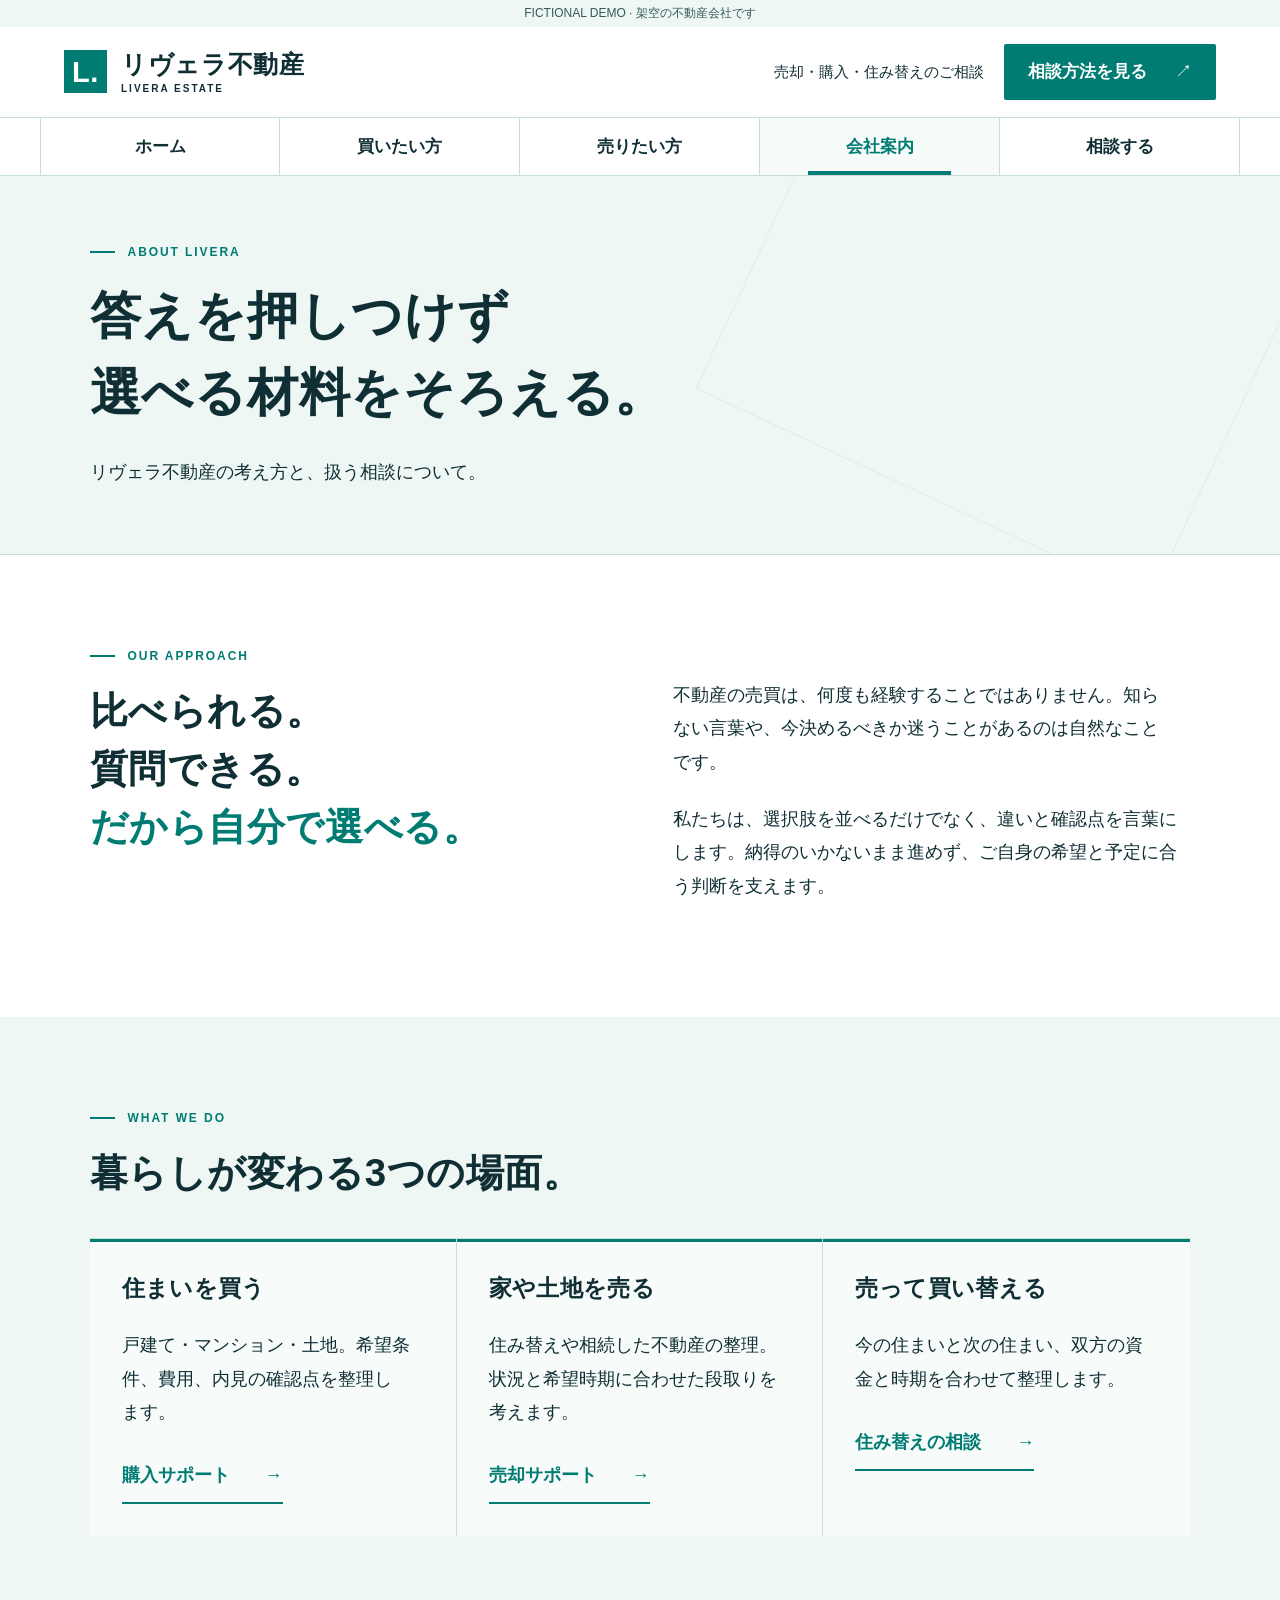
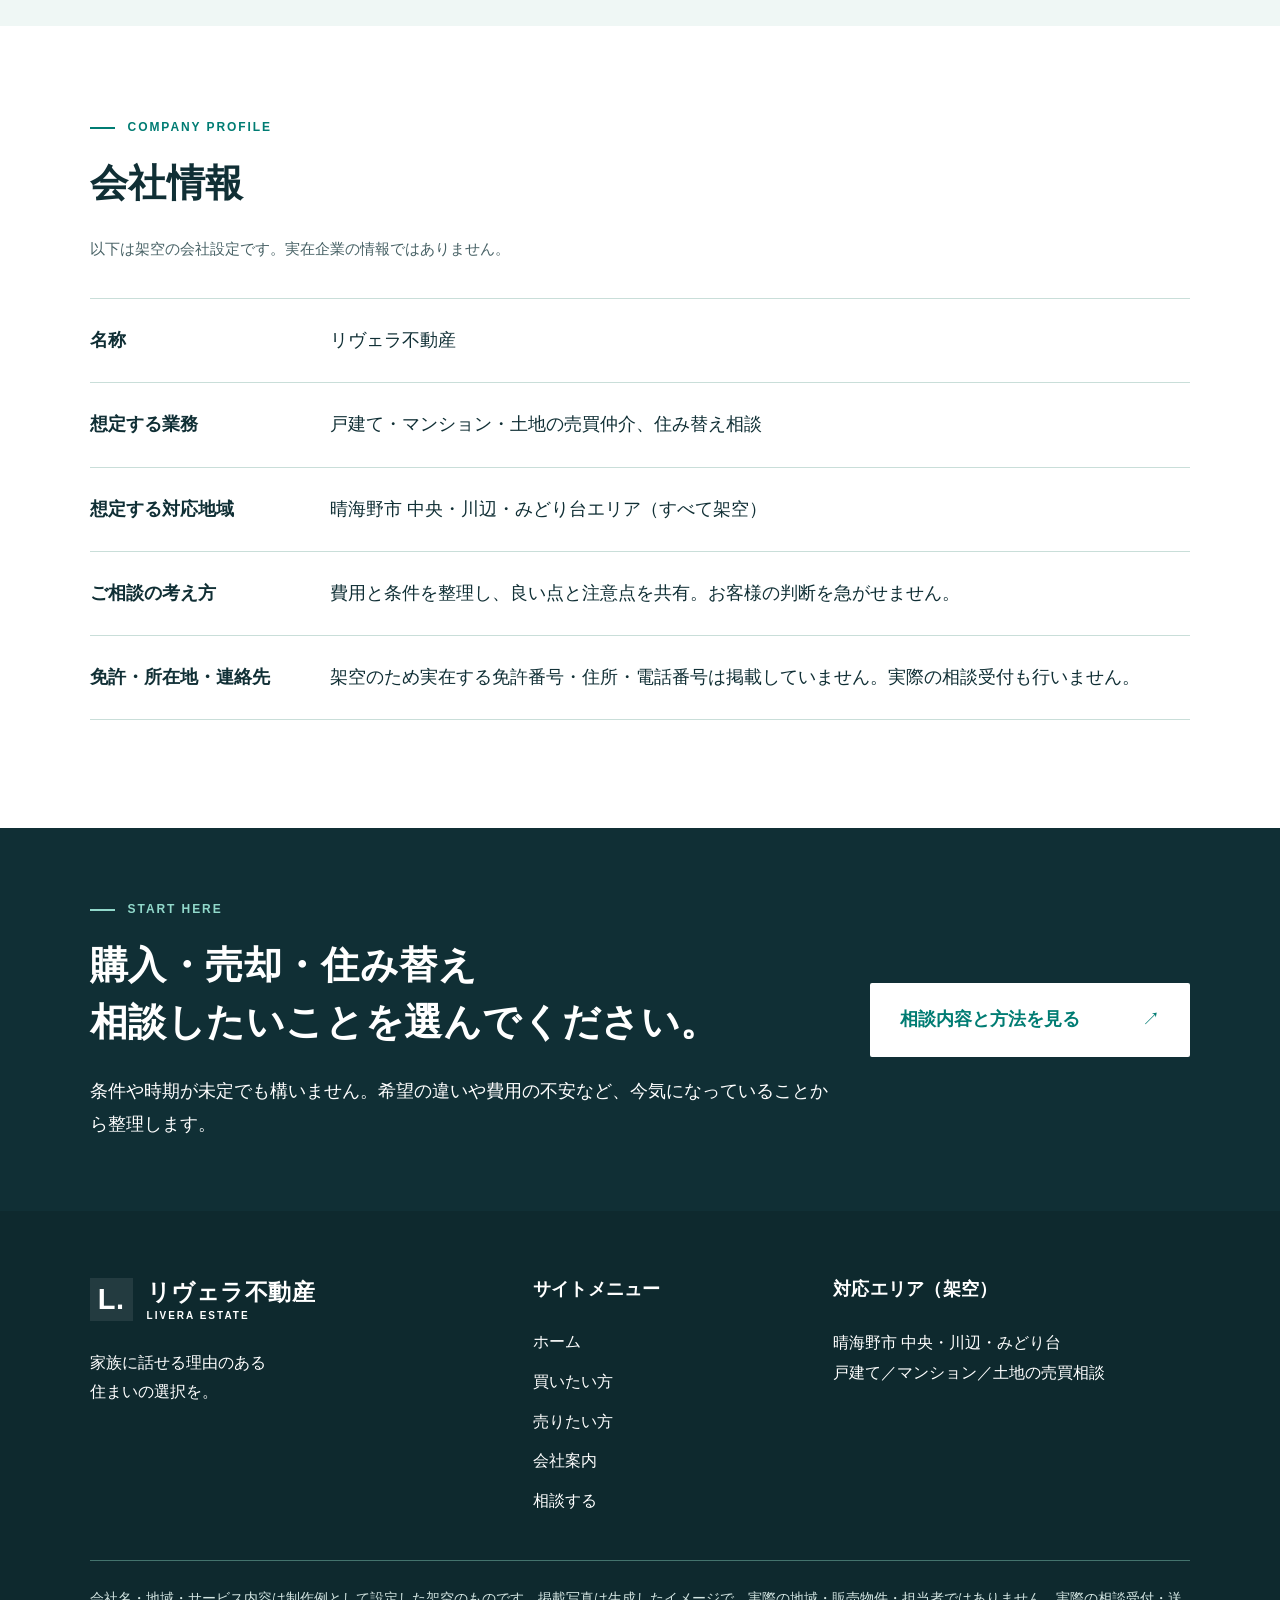
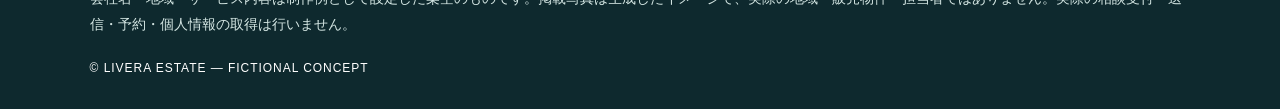
==== commit 84ba8845: "Keep consultation CTA wording on one line" ====
--- a/about.html
+++ b/about.html
@@ -1 +1 @@
-<!doctype html><html lang="ja"><head><meta charset="utf-8"><meta name="viewport" content="width=device-width,initial-scale=1"><meta name="description" content="架空の街・晴海野市の売買相談を想定した不動産会社のデモサイトです。"><title>会社案内｜リヴェラ不動産</title><link rel="stylesheet" href="style.css?v=5"></head><body><div class="demo">FICTIONAL DEMO · 架空の不動産会社です</div><header><a class="brand" href="index.html"><span class="brand-mark" aria-hidden="true">L.</span><span>リヴェラ不動産<small>LIVERA ESTATE</small></span></a><div class="header-contact"><span>売却・購入・住み替えのご相談</span><a class="button compact" href="consult.html">相談方法を見る <b>↗</b></a></div><button class="menu" aria-expanded="false" aria-controls="nav">メニュー <b>＋</b></button></header><nav id="nav" aria-label="メインナビゲーション"><a href="index.html">ホーム</a><a href="buy.html">買いたい方</a><a href="sell.html">売りたい方</a><a href="about.html" aria-current="page">会社案内</a><a href="consult.html">相談する</a></nav><main><section class="pagehead"><p class="eyebrow">ABOUT LIVERA</p><h1><span>答えを押しつけず</span><span>選べる材料をそろえる。</span></h1><p>リヴェラ不動産の考え方と、扱う相談について。</p></section><section class="section intro"><div><p class="eyebrow">OUR APPROACH</p><h2>比べられる。<br>質問できる。<br><span class="accent">だから自分で選べる。</span></h2></div><div><p>不動産の売買は、何度も経験することではありません。知らない言葉や、今決めるべきか迷うことがあるのは自然なことです。</p><p>私たちは、選択肢を並べるだけでなく、違いと確認点を言葉にします。納得のいかないまま進めず、ご自身の希望と予定に合う判断を支えます。</p></div></section><section class="section soft"><p class="eyebrow">WHAT WE DO</p><h2>暮らしが変わる3つの場面。</h2><div class="cards"><article><h3>住まいを買う</h3><p>戸建て・マンション・土地。希望条件、費用、内見の確認点を整理します。</p><a class="text-link" href="buy.html">購入サポート <b>→</b></a></article><article><h3>家や土地を売る</h3><p>住み替えや相続した不動産の整理。状況と希望時期に合わせた段取りを考えます。</p><a class="text-link" href="sell.html">売却サポート <b>→</b></a></article><article><h3>売って買い替える</h3><p>今の住まいと次の住まい、双方の資金と時期を合わせて整理します。</p><a class="text-link" href="consult.html">住み替えの相談 <b>→</b></a></article></div></section><section class="section company"><p class="eyebrow">COMPANY PROFILE</p><h2>会社情報</h2><p class="note-label">以下は架空の会社設定です。実在企業の情報ではありません。</p><dl><div><dt>名称</dt><dd>リヴェラ不動産</dd></div><div><dt>想定する業務</dt><dd>戸建て・マンション・土地の売買仲介、住み替え相談</dd></div><div><dt>想定する対応地域</dt><dd>晴海野市 中央・川辺・みどり台エリア（すべて架空）</dd></div><div><dt>ご相談の考え方</dt><dd>費用と条件を整理し、良い点と注意点を共有。お客様の判断を急がせません。</dd></div><div><dt>免許・所在地・連絡先</dt><dd>架空のため実在する免許番号・住所・電話番号は掲載していません。実際の相談受付も行いません。</dd></div></dl></section><section class="cta"><div><p class="eyebrow">START HERE</p><h2><span>購入・売却・住み替え</span><span>相談したいことを選んでください。</span></h2><p>条件や時期が未定でも構いません。希望の違いや費用の不安など、今気になっていることから整理します。</p></div><a class="button white" href="consult.html">相談内容と方法を見る <b>↗</b></a></section></main><footer><div class="footer-grid"><div><a class="brand" href="index.html"><span class="brand-mark" aria-hidden="true">L.</span><span>リヴェラ不動産<small>LIVERA ESTATE</small></span></a><p>家族に話せる理由のある<br>住まいの選択を。</p></div><div><h2>サイトメニュー</h2><a href="index.html">ホーム</a><a href="buy.html">買いたい方</a><a href="sell.html">売りたい方</a><a href="about.html" aria-current="page">会社案内</a><a href="consult.html">相談する</a></div><div><h2>対応エリア（架空）</h2><p>晴海野市 中央・川辺・みどり台<br>戸建て／マンション／土地の売買相談</p></div></div><p class="fine">会社名・地域・サービス内容は制作例として設定した架空のものです。掲載写真は生成したイメージで、実際の地域・販売物件・担当者ではありません。実際の相談受付・送信・予約・個人情報の取得は行いません。</p><p class="copyright">© LIVERA ESTATE — FICTIONAL CONCEPT</p></footer><a class="mobile-cta" href="consult.html">相談方法を見る <span>↗</span></a><script src="app.js?v=5"></script></body></html>
+<!doctype html><html lang="ja"><head><meta charset="utf-8"><meta name="viewport" content="width=device-width,initial-scale=1"><meta name="description" content="架空の街・晴海野市の売買相談を想定した不動産会社のデモサイトです。"><title>会社案内｜リヴェラ不動産</title><link rel="stylesheet" href="style.css?v=5.1"></head><body><div class="demo">FICTIONAL DEMO · 架空の不動産会社です</div><header><a class="brand" href="index.html"><span class="brand-mark" aria-hidden="true">L.</span><span>リヴェラ不動産<small>LIVERA ESTATE</small></span></a><div class="header-contact"><span>売却・購入・住み替えのご相談</span><a class="button compact" href="consult.html">相談方法を見る <b>↗</b></a></div><button class="menu" aria-expanded="false" aria-controls="nav">メニュー <b>＋</b></button></header><nav id="nav" aria-label="メインナビゲーション"><a href="index.html">ホーム</a><a href="buy.html">買いたい方</a><a href="sell.html">売りたい方</a><a href="about.html" aria-current="page">会社案内</a><a href="consult.html">相談する</a></nav><main><section class="pagehead"><p class="eyebrow">ABOUT LIVERA</p><h1><span>答えを押しつけず</span><span>選べる材料をそろえる。</span></h1><p>リヴェラ不動産の考え方と、扱う相談について。</p></section><section class="section intro"><div><p class="eyebrow">OUR APPROACH</p><h2>比べられる。<br>質問できる。<br><span class="accent">だから自分で選べる。</span></h2></div><div><p>不動産の売買は、何度も経験することではありません。知らない言葉や、今決めるべきか迷うことがあるのは自然なことです。</p><p>私たちは、選択肢を並べるだけでなく、違いと確認点を言葉にします。納得のいかないまま進めず、ご自身の希望と予定に合う判断を支えます。</p></div></section><section class="section soft"><p class="eyebrow">WHAT WE DO</p><h2>暮らしが変わる3つの場面。</h2><div class="cards"><article><h3>住まいを買う</h3><p>戸建て・マンション・土地。希望条件、費用、内見の確認点を整理します。</p><a class="text-link" href="buy.html">購入サポート <b>→</b></a></article><article><h3>家や土地を売る</h3><p>住み替えや相続した不動産の整理。状況と希望時期に合わせた段取りを考えます。</p><a class="text-link" href="sell.html">売却サポート <b>→</b></a></article><article><h3>売って買い替える</h3><p>今の住まいと次の住まい、双方の資金と時期を合わせて整理します。</p><a class="text-link" href="consult.html">住み替えの相談 <b>→</b></a></article></div></section><section class="section company"><p class="eyebrow">COMPANY PROFILE</p><h2>会社情報</h2><p class="note-label">以下は架空の会社設定です。実在企業の情報ではありません。</p><dl><div><dt>名称</dt><dd>リヴェラ不動産</dd></div><div><dt>想定する業務</dt><dd>戸建て・マンション・土地の売買仲介、住み替え相談</dd></div><div><dt>想定する対応地域</dt><dd>晴海野市 中央・川辺・みどり台エリア（すべて架空）</dd></div><div><dt>ご相談の考え方</dt><dd>費用と条件を整理し、良い点と注意点を共有。お客様の判断を急がせません。</dd></div><div><dt>免許・所在地・連絡先</dt><dd>架空のため実在する免許番号・住所・電話番号は掲載していません。実際の相談受付も行いません。</dd></div></dl></section><section class="cta"><div><p class="eyebrow">START HERE</p><h2><span>購入・売却・住み替え</span><span>相談したいことを選んでください。</span></h2><p>条件や時期が未定でも構いません。希望の違いや費用の不安など、今気になっていることから整理します。</p></div><a class="button white" href="consult.html">相談内容と方法を見る <b>↗</b></a></section></main><footer><div class="footer-grid"><div><a class="brand" href="index.html"><span class="brand-mark" aria-hidden="true">L.</span><span>リヴェラ不動産<small>LIVERA ESTATE</small></span></a><p>家族に話せる理由のある<br>住まいの選択を。</p></div><div><h2>サイトメニュー</h2><a href="index.html">ホーム</a><a href="buy.html">買いたい方</a><a href="sell.html">売りたい方</a><a href="about.html" aria-current="page">会社案内</a><a href="consult.html">相談する</a></div><div><h2>対応エリア（架空）</h2><p>晴海野市 中央・川辺・みどり台<br>戸建て／マンション／土地の売買相談</p></div></div><p class="fine">会社名・地域・サービス内容は制作例として設定した架空のものです。掲載写真は生成したイメージで、実際の地域・販売物件・担当者ではありません。実際の相談受付・送信・予約・個人情報の取得は行いません。</p><p class="copyright">© LIVERA ESTATE — FICTIONAL CONCEPT</p></footer><a class="mobile-cta" href="consult.html">相談方法を見る <span>↗</span></a><script src="app.js?v=5"></script></body></html>
--- a/style.css
+++ b/style.css
@@ -21,3 +21,6 @@
 
 .money-flow{display:flex;align-items:center;gap:10px;margin-top:28px;flex-wrap:wrap;font-size:16px}.money-flow span,.money-flow strong{padding:14px 12px;border-bottom:2px solid var(--line);position:relative}.money-flow strong{color:var(--teal);background:var(--soft);font-size:18px}.money-flow strong:after{content:"";position:absolute;inset:auto 0 0;height:3px;background:var(--teal);transform:scaleX(0);transform-origin:left}.money-flow.is-visible strong:after{animation:funds-line 1.2s ease both}.money-flow.is-visible b{animation:operator-in .55s ease both}.money-flow.is-visible b:nth-of-type(2){animation-delay:.35s}@keyframes funds-line{to{transform:scaleX(1)}}@keyframes operator-in{from{transform:scale(.5);opacity:.35}to{transform:scale(1);opacity:1}}.hero-paths a{transition:background .25s,box-shadow .25s}.hero-paths a:hover{box-shadow:inset 0 -5px var(--teal)}
 @media(max-width:760px){.money-flow{gap:5px;font-size:14px}.money-flow span,.money-flow strong{padding:12px 8px}.money-flow strong{font-size:16px}}
+/* Keep the consultation label intact rather than orphaning its final verb. */
+.cta .button{flex-shrink:0;min-width:320px;white-space:nowrap}
+@media(max-width:760px){.cta .button{min-width:0;white-space:normal}.cta .button b{flex-shrink:0}}
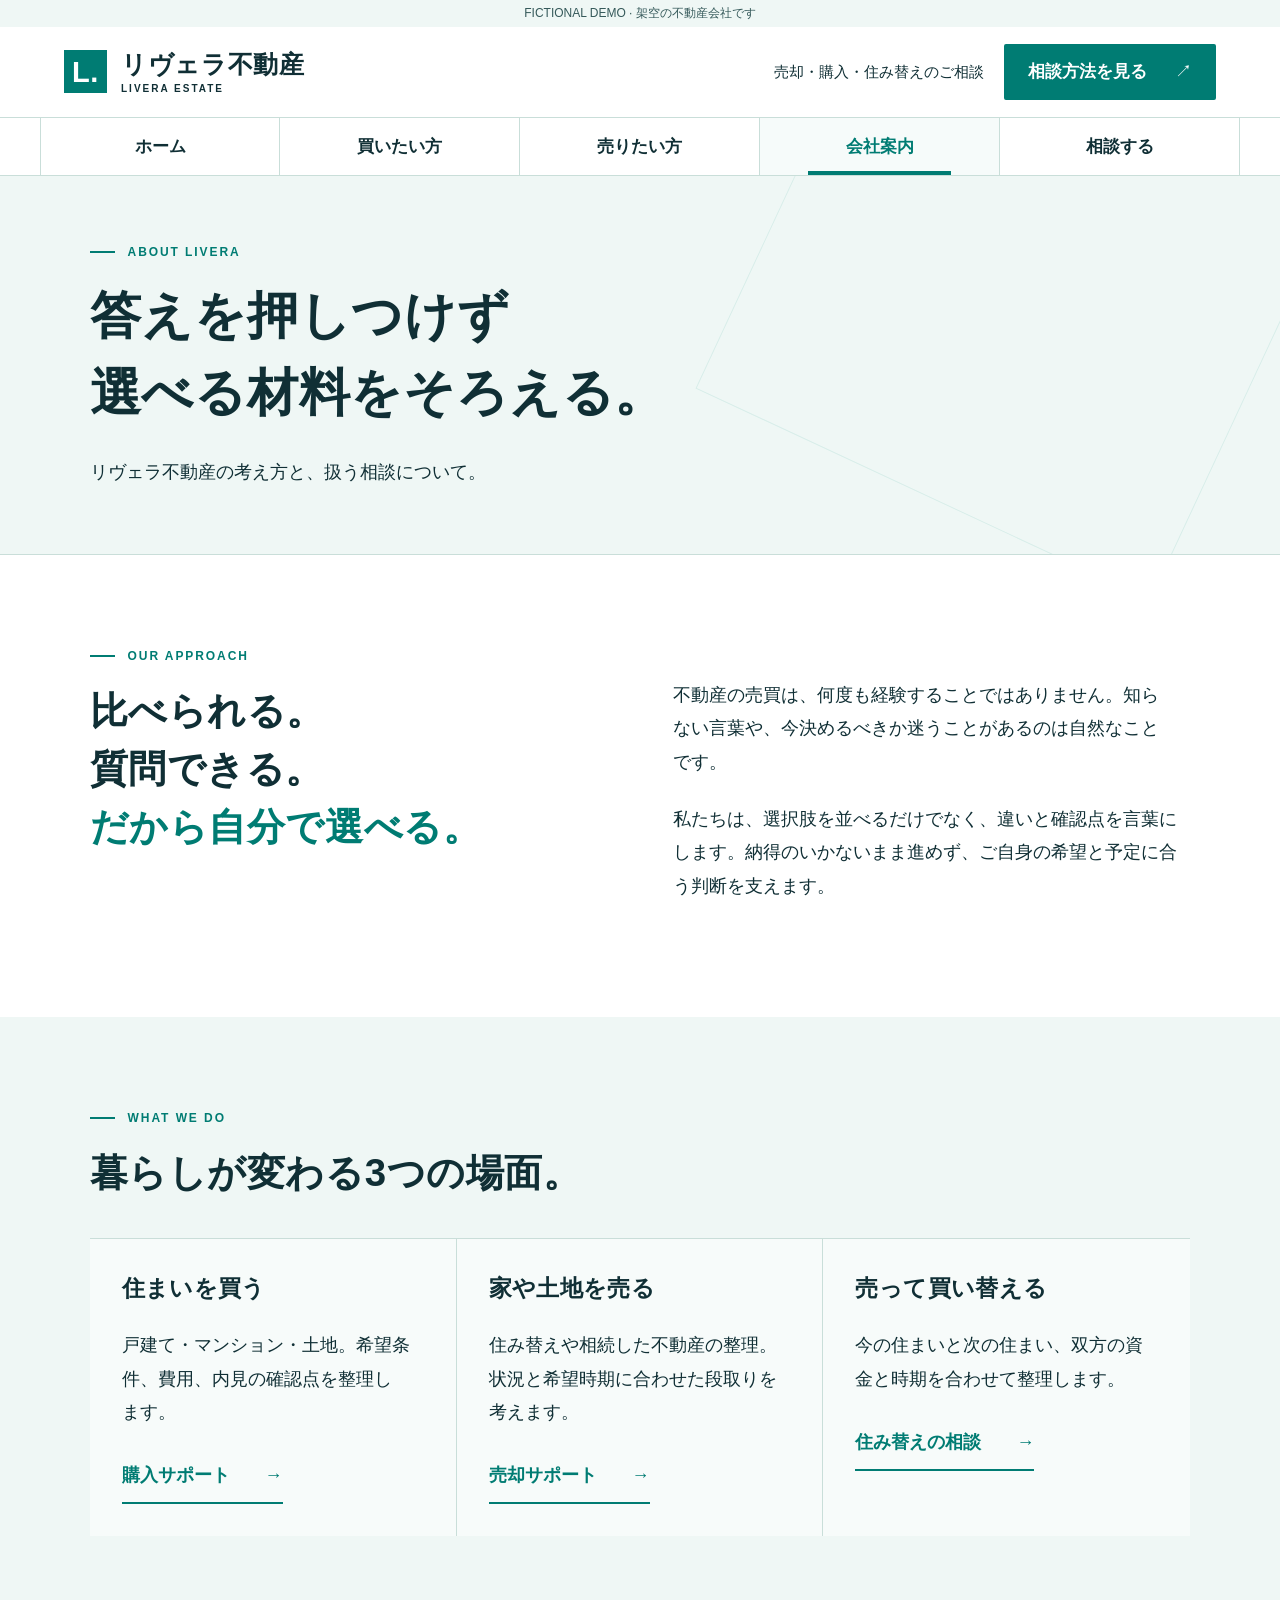
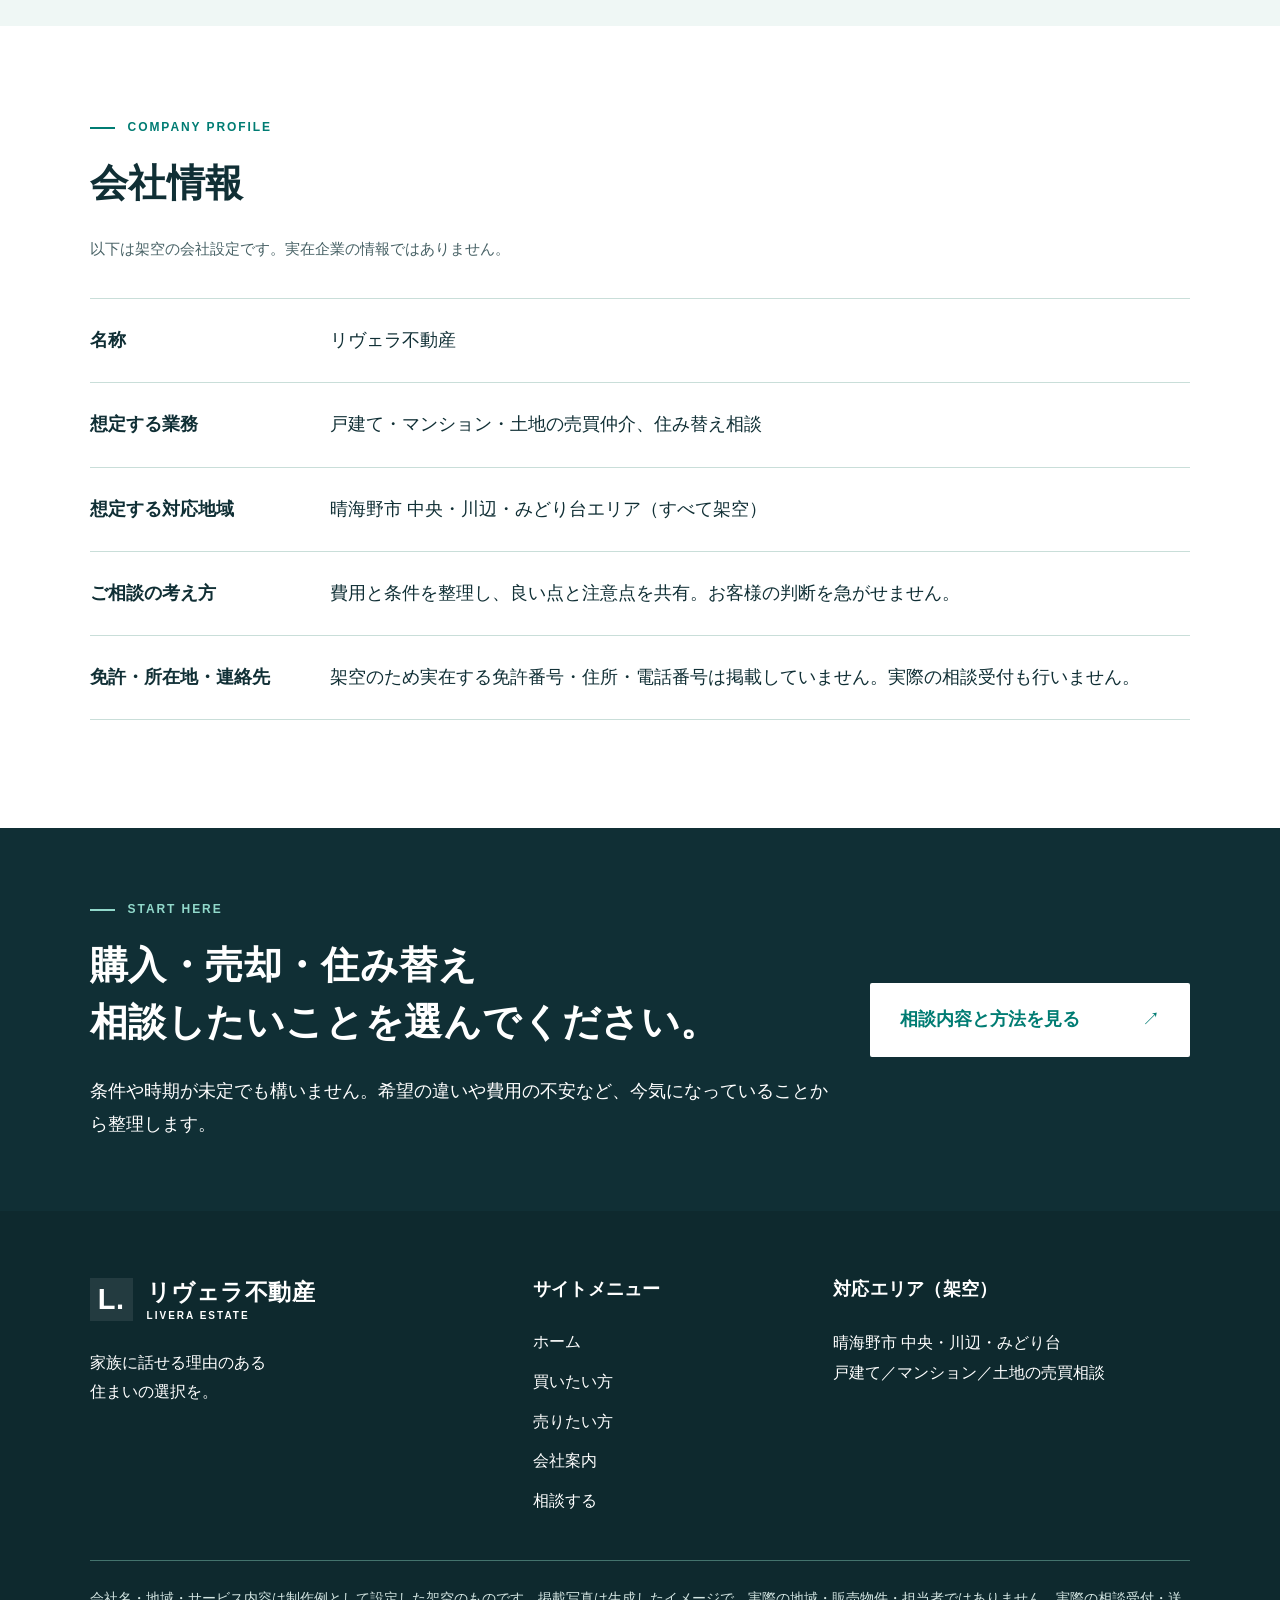
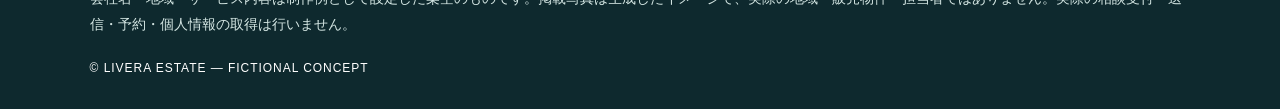
==== commit 1e855424: "Replace numbered selection effects with quiet one-time entrances" ====
--- a/about.html
+++ b/about.html
@@ -1 +1 @@
-<!doctype html><html lang="ja"><head><meta charset="utf-8"><meta name="viewport" content="width=device-width,initial-scale=1"><meta name="description" content="架空の街・晴海野市の売買相談を想定した不動産会社のデモサイトです。"><title>会社案内｜リヴェラ不動産</title><link rel="stylesheet" href="style.css?v=5.1"></head><body><div class="demo">FICTIONAL DEMO · 架空の不動産会社です</div><header><a class="brand" href="index.html"><span class="brand-mark" aria-hidden="true">L.</span><span>リヴェラ不動産<small>LIVERA ESTATE</small></span></a><div class="header-contact"><span>売却・購入・住み替えのご相談</span><a class="button compact" href="consult.html">相談方法を見る <b>↗</b></a></div><button class="menu" aria-expanded="false" aria-controls="nav">メニュー <b>＋</b></button></header><nav id="nav" aria-label="メインナビゲーション"><a href="index.html">ホーム</a><a href="buy.html">買いたい方</a><a href="sell.html">売りたい方</a><a href="about.html" aria-current="page">会社案内</a><a href="consult.html">相談する</a></nav><main><section class="pagehead"><p class="eyebrow">ABOUT LIVERA</p><h1><span>答えを押しつけず</span><span>選べる材料をそろえる。</span></h1><p>リヴェラ不動産の考え方と、扱う相談について。</p></section><section class="section intro"><div><p class="eyebrow">OUR APPROACH</p><h2>比べられる。<br>質問できる。<br><span class="accent">だから自分で選べる。</span></h2></div><div><p>不動産の売買は、何度も経験することではありません。知らない言葉や、今決めるべきか迷うことがあるのは自然なことです。</p><p>私たちは、選択肢を並べるだけでなく、違いと確認点を言葉にします。納得のいかないまま進めず、ご自身の希望と予定に合う判断を支えます。</p></div></section><section class="section soft"><p class="eyebrow">WHAT WE DO</p><h2>暮らしが変わる3つの場面。</h2><div class="cards"><article><h3>住まいを買う</h3><p>戸建て・マンション・土地。希望条件、費用、内見の確認点を整理します。</p><a class="text-link" href="buy.html">購入サポート <b>→</b></a></article><article><h3>家や土地を売る</h3><p>住み替えや相続した不動産の整理。状況と希望時期に合わせた段取りを考えます。</p><a class="text-link" href="sell.html">売却サポート <b>→</b></a></article><article><h3>売って買い替える</h3><p>今の住まいと次の住まい、双方の資金と時期を合わせて整理します。</p><a class="text-link" href="consult.html">住み替えの相談 <b>→</b></a></article></div></section><section class="section company"><p class="eyebrow">COMPANY PROFILE</p><h2>会社情報</h2><p class="note-label">以下は架空の会社設定です。実在企業の情報ではありません。</p><dl><div><dt>名称</dt><dd>リヴェラ不動産</dd></div><div><dt>想定する業務</dt><dd>戸建て・マンション・土地の売買仲介、住み替え相談</dd></div><div><dt>想定する対応地域</dt><dd>晴海野市 中央・川辺・みどり台エリア（すべて架空）</dd></div><div><dt>ご相談の考え方</dt><dd>費用と条件を整理し、良い点と注意点を共有。お客様の判断を急がせません。</dd></div><div><dt>免許・所在地・連絡先</dt><dd>架空のため実在する免許番号・住所・電話番号は掲載していません。実際の相談受付も行いません。</dd></div></dl></section><section class="cta"><div><p class="eyebrow">START HERE</p><h2><span>購入・売却・住み替え</span><span>相談したいことを選んでください。</span></h2><p>条件や時期が未定でも構いません。希望の違いや費用の不安など、今気になっていることから整理します。</p></div><a class="button white" href="consult.html">相談内容と方法を見る <b>↗</b></a></section></main><footer><div class="footer-grid"><div><a class="brand" href="index.html"><span class="brand-mark" aria-hidden="true">L.</span><span>リヴェラ不動産<small>LIVERA ESTATE</small></span></a><p>家族に話せる理由のある<br>住まいの選択を。</p></div><div><h2>サイトメニュー</h2><a href="index.html">ホーム</a><a href="buy.html">買いたい方</a><a href="sell.html">売りたい方</a><a href="about.html" aria-current="page">会社案内</a><a href="consult.html">相談する</a></div><div><h2>対応エリア（架空）</h2><p>晴海野市 中央・川辺・みどり台<br>戸建て／マンション／土地の売買相談</p></div></div><p class="fine">会社名・地域・サービス内容は制作例として設定した架空のものです。掲載写真は生成したイメージで、実際の地域・販売物件・担当者ではありません。実際の相談受付・送信・予約・個人情報の取得は行いません。</p><p class="copyright">© LIVERA ESTATE — FICTIONAL CONCEPT</p></footer><a class="mobile-cta" href="consult.html">相談方法を見る <span>↗</span></a><script src="app.js?v=5"></script></body></html>
+<!doctype html><html lang="ja"><head><meta charset="utf-8"><meta name="viewport" content="width=device-width,initial-scale=1"><meta name="description" content="架空の街・晴海野市の売買相談を想定した不動産会社のデモサイトです。"><title>会社案内｜リヴェラ不動産</title><link rel="stylesheet" href="style.css?v=7"></head><body><div class="demo">FICTIONAL DEMO · 架空の不動産会社です</div><header><a class="brand" href="index.html"><span class="brand-mark" aria-hidden="true">L.</span><span>リヴェラ不動産<small>LIVERA ESTATE</small></span></a><div class="header-contact"><span>売却・購入・住み替えのご相談</span><a class="button compact" href="consult.html">相談方法を見る <b>↗</b></a></div><button class="menu" aria-expanded="false" aria-controls="nav">メニュー <b>＋</b></button></header><nav id="nav" aria-label="メインナビゲーション"><a href="index.html">ホーム</a><a href="buy.html">買いたい方</a><a href="sell.html">売りたい方</a><a href="about.html" aria-current="page">会社案内</a><a href="consult.html">相談する</a></nav><main><section class="pagehead"><p class="eyebrow">ABOUT LIVERA</p><h1><span>答えを押しつけず</span><span>選べる材料をそろえる。</span></h1><p>リヴェラ不動産の考え方と、扱う相談について。</p></section><section class="section intro"><div><p class="eyebrow">OUR APPROACH</p><h2>比べられる。<br>質問できる。<br><span class="accent">だから自分で選べる。</span></h2></div><div><p>不動産の売買は、何度も経験することではありません。知らない言葉や、今決めるべきか迷うことがあるのは自然なことです。</p><p>私たちは、選択肢を並べるだけでなく、違いと確認点を言葉にします。納得のいかないまま進めず、ご自身の希望と予定に合う判断を支えます。</p></div></section><section class="section soft"><p class="eyebrow">WHAT WE DO</p><h2>暮らしが変わる3つの場面。</h2><div class="cards"><article><h3>住まいを買う</h3><p>戸建て・マンション・土地。希望条件、費用、内見の確認点を整理します。</p><a class="text-link" href="buy.html">購入サポート <b>→</b></a></article><article><h3>家や土地を売る</h3><p>住み替えや相続した不動産の整理。状況と希望時期に合わせた段取りを考えます。</p><a class="text-link" href="sell.html">売却サポート <b>→</b></a></article><article><h3>売って買い替える</h3><p>今の住まいと次の住まい、双方の資金と時期を合わせて整理します。</p><a class="text-link" href="consult.html">住み替えの相談 <b>→</b></a></article></div></section><section class="section company"><p class="eyebrow">COMPANY PROFILE</p><h2>会社情報</h2><p class="note-label">以下は架空の会社設定です。実在企業の情報ではありません。</p><dl><div><dt>名称</dt><dd>リヴェラ不動産</dd></div><div><dt>想定する業務</dt><dd>戸建て・マンション・土地の売買仲介、住み替え相談</dd></div><div><dt>想定する対応地域</dt><dd>晴海野市 中央・川辺・みどり台エリア（すべて架空）</dd></div><div><dt>ご相談の考え方</dt><dd>費用と条件を整理し、良い点と注意点を共有。お客様の判断を急がせません。</dd></div><div><dt>免許・所在地・連絡先</dt><dd>架空のため実在する免許番号・住所・電話番号は掲載していません。実際の相談受付も行いません。</dd></div></dl></section><section class="cta"><div><p class="eyebrow">START HERE</p><h2><span>購入・売却・住み替え</span><span>相談したいことを選んでください。</span></h2><p>条件や時期が未定でも構いません。希望の違いや費用の不安など、今気になっていることから整理します。</p></div><a class="button white" href="consult.html">相談内容と方法を見る <b>↗</b></a></section></main><footer><div class="footer-grid"><div><a class="brand" href="index.html"><span class="brand-mark" aria-hidden="true">L.</span><span>リヴェラ不動産<small>LIVERA ESTATE</small></span></a><p>家族に話せる理由のある<br>住まいの選択を。</p></div><div><h2>サイトメニュー</h2><a href="index.html">ホーム</a><a href="buy.html">買いたい方</a><a href="sell.html">売りたい方</a><a href="about.html" aria-current="page">会社案内</a><a href="consult.html">相談する</a></div><div><h2>対応エリア（架空）</h2><p>晴海野市 中央・川辺・みどり台<br>戸建て／マンション／土地の売買相談</p></div></div><p class="fine">会社名・地域・サービス内容は制作例として設定した架空のものです。掲載写真は生成したイメージで、実際の地域・販売物件・担当者ではありません。実際の相談受付・送信・予約・個人情報の取得は行いません。</p><p class="copyright">© LIVERA ESTATE — FICTIONAL CONCEPT</p></footer><a class="mobile-cta" href="consult.html">相談方法を見る <span>↗</span></a><script src="app.js?v=7"></script></body></html>
--- a/style.css
+++ b/style.css
@@ -24,3 +24,12 @@
 /* Keep the consultation label intact rather than orphaning its final verb. */
 .cta .button{flex-shrink:0;min-width:320px;white-space:nowrap}
 @media(max-width:760px){.cta .button{min-width:0;white-space:normal}.cta .button b{flex-shrink:0}}
+/* Static equal-weight items after a single gentle entrance. */
+.hero-image img,.split figure,.split figure img{clip-path:none!important;animation:none!important}
+.cards article:before,.steps li:after{display:none}
+.cards article,.cards article.is-visible{box-shadow:none;background:transparent}
+.contact-methods{grid-template-columns:repeat(2,minmax(0,1fr));gap:0}
+.contact-methods article{border-bottom:1px solid var(--line)}
+.contact-methods article:nth-child(2n){border-right:0}
+@media(max-width:760px){.contact-methods{grid-template-columns:1fr}}
+.consultation-form{max-width:1200px;margin:auto;scroll-margin-top:24px}.demo-form-notice{font-size:15px;border-left:3px solid var(--teal);padding:12px 18px;background:var(--soft)}.form-grid{display:grid;grid-template-columns:1fr 1fr;gap:25px;margin:30px 0}.form-grid label{font-size:17px;font-weight:700;display:grid;gap:9px}.form-grid .wide{grid-column:1/-1}.form-grid input,.form-grid select,.form-grid textarea{font:inherit;font-weight:400;color:var(--ink);background:white;border:1px solid var(--line);border-radius:0;padding:14px;min-width:0;width:100%;line-height:1.7}.form-grid :is(input,select,textarea):focus{outline:2px solid var(--teal);outline-offset:3px}.form-footnote{font-size:14px;margin-top:15px}.form-preview{border:1px solid var(--line);padding:30px;scroll-margin-top:25px}.form-preview dl{display:grid;grid-template-columns:190px 1fr;gap:15px}.form-preview dt{font-weight:700}.form-preview dd{margin:0;white-space:pre-wrap;overflow-wrap:anywhere}.form-preview[hidden],#consult-form[hidden]{display:none}@media(max-width:760px){.form-grid{grid-template-columns:1fr;gap:20px}.form-grid .wide{grid-column:auto}.form-preview{padding:22px}.form-preview dl{grid-template-columns:1fr;gap:8px}.form-preview dd{margin-bottom:15px}}
